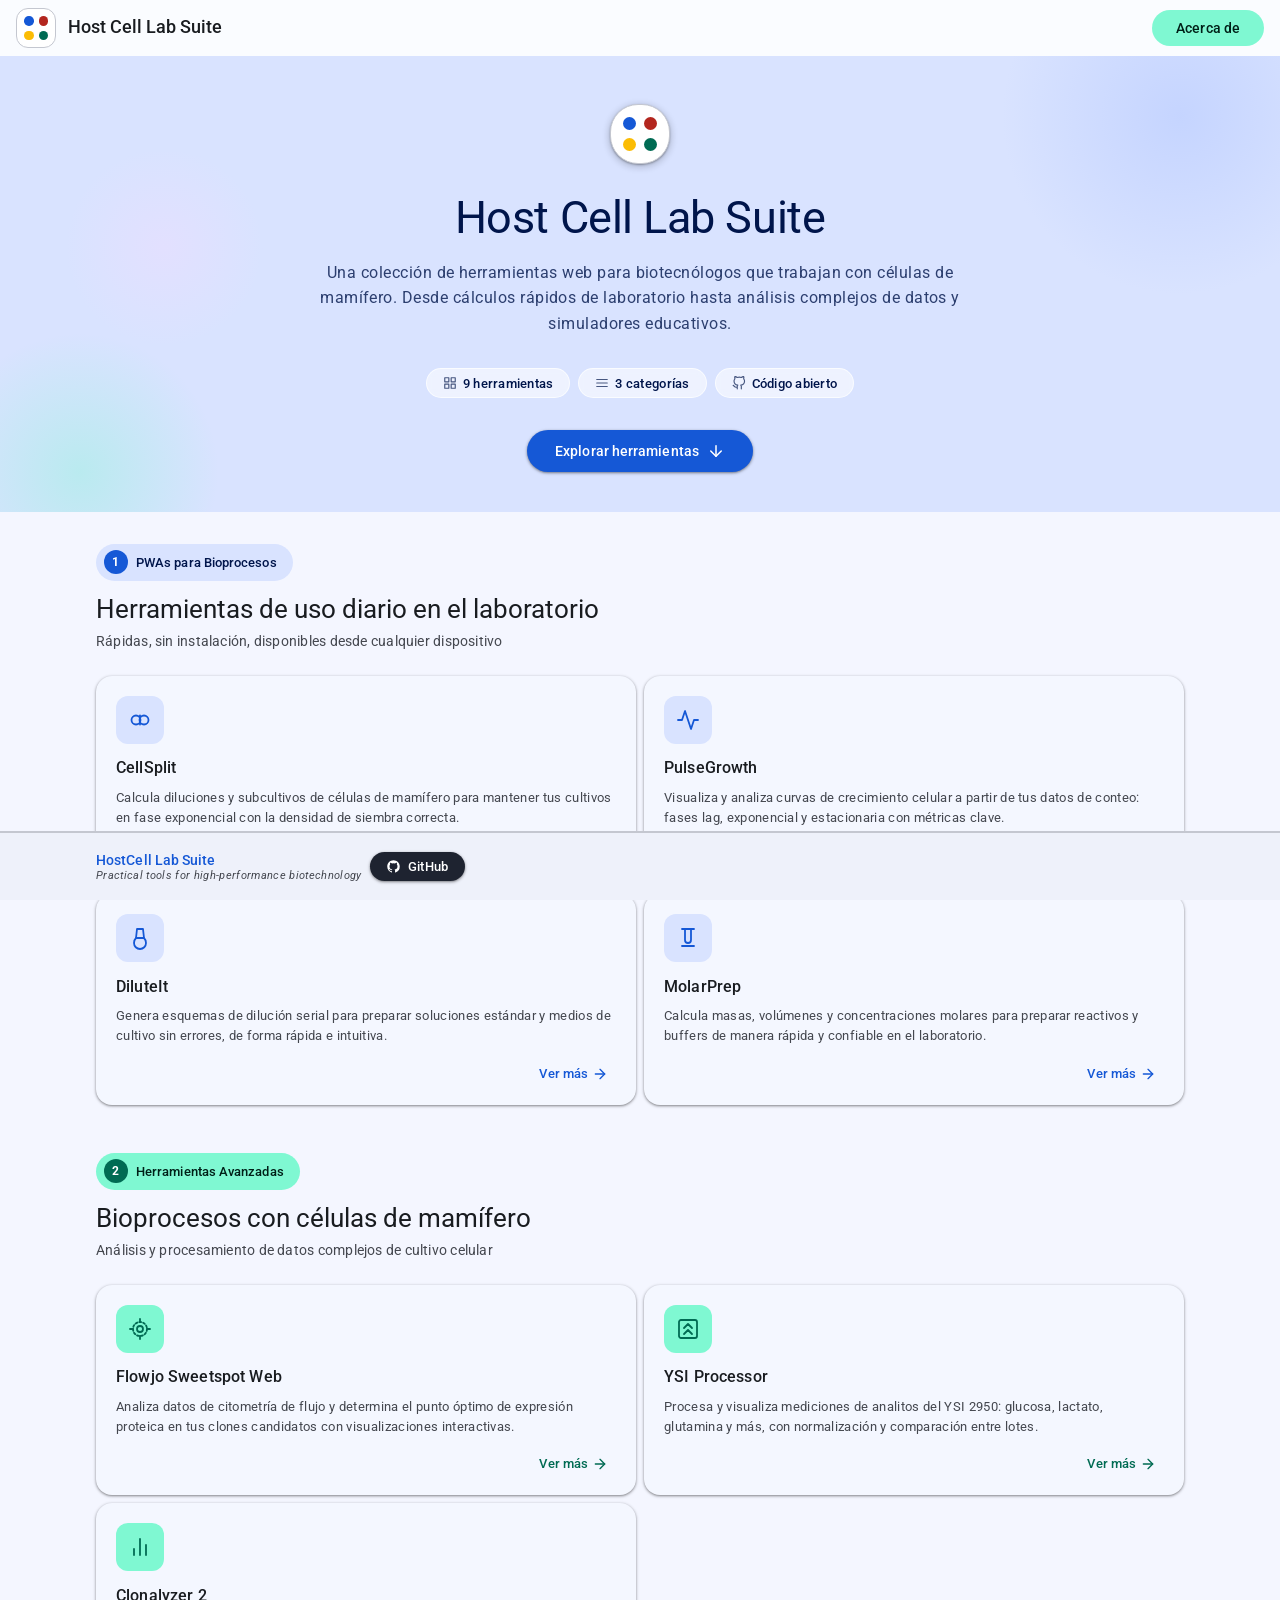
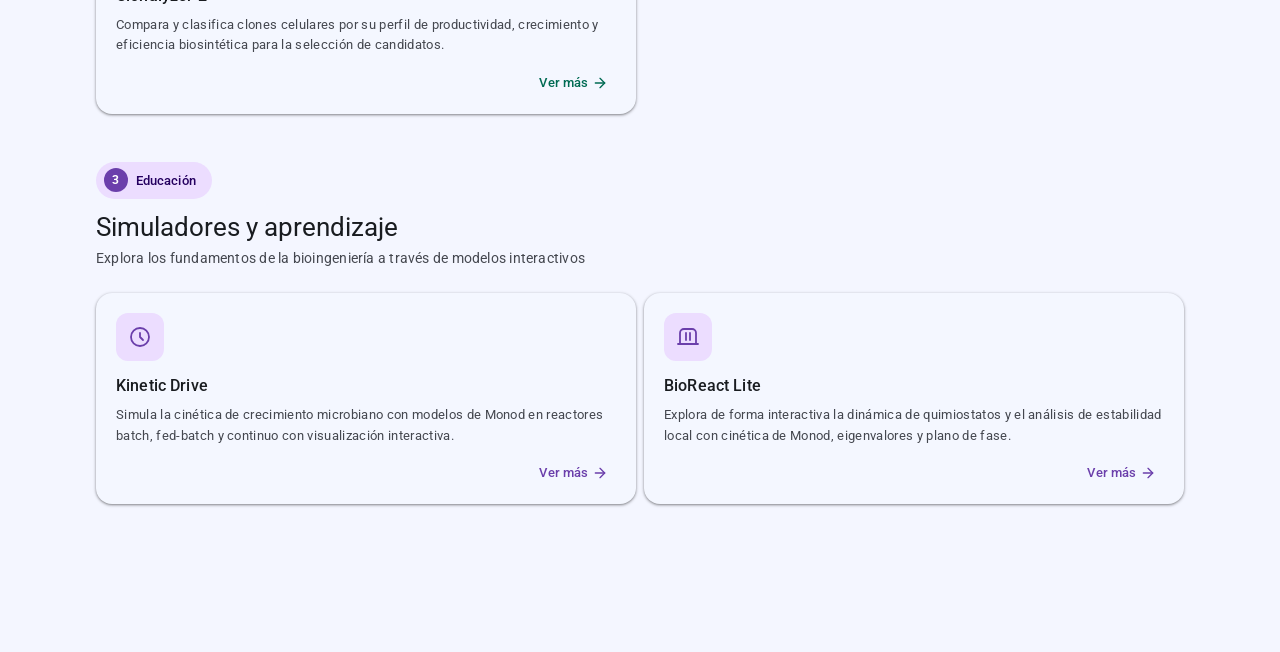
==== index.html @ 401dbfe0 "feat: add tool detail sub-pages for all 9 apps Create tools/ directory with a dedicated landing page" ====
<!DOCTYPE html>
<html lang="en">
<head>
  <meta charset="UTF-8" />
  <meta name="viewport" content="width=device-width, initial-scale=1.0" />

  <!-- Primary SEO -->
  <title>Host Cell Lab Suite — Browser Tools for Upstream Bioprocessing | Emiliano Balderas</title>
  <meta name="description" content="Free browser-based tools for upstream bioprocessing: CHO cell passaging (CellSplit), growth kinetics (PulseGrowth), molar solution prep (MolarPrep), YSI 2950 data processing, flow cytometry analysis, and bioreactor simulation. Built by Emiliano Balderas Ramírez, PhD candidate at IBt-UNAM." />
  <meta name="keywords" content="CHO cell culture tools, upstream bioprocessing software, cell passaging calculator, growth kinetics calculator, YSI 2950 processor, flow cytometry analysis, bioreactor simulator, Saccharomyces cerevisiae, Escherichia coli, biopharmaceutical tools, IVCD calculator, molar solution calculator, dilution calculator, Emiliano Balderas, IBt UNAM, HostCell" />
  <meta name="author" content="Emiliano Balderas Ramírez" />
  <link rel="canonical" href="https://hostcell.app/" />

  <!-- Open Graph -->
  <meta property="og:type"        content="website" />
  <meta property="og:title"       content="Host Cell Lab Suite — Browser Tools for Upstream Bioprocessing" />
  <meta property="og:description" content="Free, offline-ready browser tools for CHO cell culture, bioprocess data analysis, and lab calculations. Built by a PhD researcher at IBt-UNAM." />
  <meta property="og:url"         content="https://hostcell.app/" />
  <meta property="og:site_name"   content="Host Cell Lab Suite" />
  <meta property="og:image"       content="https://hostcell.app/assets/profile.jpg" />

  <!-- Twitter Card -->
  <meta name="twitter:card"        content="summary" />
  <meta name="twitter:title"       content="Host Cell Lab Suite — Browser Tools for Upstream Bioprocessing" />
  <meta name="twitter:description" content="Free, offline-ready browser tools for CHO cell culture, bioprocess data analysis, and lab calculations." />
  <meta name="twitter:image"       content="https://hostcell.app/assets/profile.jpg" />

  <!-- JSON-LD Structured Data -->
  <script type="application/ld+json">
  {
    "@context": "https://schema.org",
    "@graph": [
      {
        "@type": "WebSite",
        "name": "Host Cell Lab Suite",
        "url": "https://hostcell.app/",
        "description": "A collection of free, browser-based tools for upstream bioprocessing, CHO cell culture, laboratory calculations, and bioprocess data analysis.",
        "inLanguage": "en",
        "author": { "@id": "#emiliano" }
      },
      {
        "@type": "Person",
        "@id": "#emiliano",
        "name": "Emiliano Balderas Ramírez",
        "jobTitle": "Bioengineer and PhD Candidate in Biochemical Sciences",
        "affiliation": {
          "@type": "Organization",
          "name": "Instituto de Biotecnología, UNAM",
          "url": "https://www.ibt.unam.mx/"
        },
        "url": "https://hostcell.app/about.html",
        "sameAs": [
          "https://github.com/ebalderasr",
          "https://www.linkedin.com/in/emilianobalderas/",
          "https://ebalderasr.github.io/ebalderasr/"
        ],
        "knowsAbout": [
          "Upstream Bioprocessing", "CHO Cell Culture", "Fed-batch Bioreactor",
          "Saccharomyces cerevisiae", "Escherichia coli", "Molecular Biology",
          "CRISPR-Cas9", "Scientific Software", "Data Science", "Python",
          "Biotherapeutics", "Recombinant Protein Production"
        ]
      },
      {
        "@type": "SoftwareApplication",
        "name": "Host Cell Lab Suite",
        "applicationCategory": "ScienceApplication",
        "operatingSystem": "Any — runs in web browser",
        "url": "https://hostcell.app/",
        "author": { "@id": "#emiliano" },
        "license": "https://opensource.org/licenses/MIT",
        "description": "Browser-based tools for upstream bioprocessing: cell passaging, growth kinetics, molar solution preparation, serial dilution, YSI 2950 data processing, flow cytometry sweetspot analysis, clone comparison, and bioreactor simulation."
      }
    ]
  }
  </script>

  <link rel="preconnect" href="https://fonts.googleapis.com" />
  <link rel="preconnect" href="https://fonts.gstatic.com" crossorigin />
  <link href="https://fonts.googleapis.com/css2?family=Google+Sans:wght@400;500;700&family=Roboto:wght@300;400;500&display=swap" rel="stylesheet" />

  <link rel="stylesheet" href="style.css" />
</head>
<body>

  <!-- ══ MD3 TOP APP BAR ══ -->
  <header class="md-top-app-bar" id="app-bar">
    <div class="md-top-app-bar__row">

      <div class="md-top-app-bar__leading">
        <div class="hc-logo-mark" aria-hidden="true">
          <div class="hc-logo-dot" style="background:#1558D6"></div>
          <div class="hc-logo-dot" style="background:#B3261E"></div>
          <div class="hc-logo-dot" style="background:#FBBC04"></div>
          <div class="hc-logo-dot" style="background:#006B53"></div>
        </div>
        <div class="hc-brand">
          <span class="hc-brand__name">Host Cell Lab Suite</span>
          <span class="hc-brand__tagline">Practical tools for high-performance biotechnology</span>
        </div>
      </div>

      <a class="md-button-tonal" href="about.html">Acerca de</a>

    </div>
  </header>

  <!-- ══ HERO ══ -->
  <section class="hc-hero" id="about" aria-label="Acerca de la suite">

    <div class="hc-hero__bg" aria-hidden="true">
      <div class="hc-hero__bg-blob"></div>
      <div class="hc-hero__bg-blob"></div>
      <div class="hc-hero__bg-blob"></div>
    </div>

    <div class="hc-hero__content">

      <div class="hc-hero__logo" aria-hidden="true">
        <div class="hc-logo-dot" style="background:#1558D6"></div>
        <div class="hc-logo-dot" style="background:#B3261E"></div>
        <div class="hc-logo-dot" style="background:#FBBC04"></div>
        <div class="hc-logo-dot" style="background:#006B53"></div>
      </div>

      <h1 class="hc-hero__title">Host Cell Lab Suite</h1>

      <p class="hc-hero__body">
        Una colección de herramientas web para biotecnólogos que trabajan con células
        de mamífero. Desde cálculos rápidos de laboratorio hasta análisis complejos de
        datos y simuladores educativos.
      </p>

      <!-- MD3 Assist Chips — información de contexto -->
      <div class="hc-hero__chips" role="list">
        <div class="hc-assist-chip" role="listitem">
          <svg width="14" height="14" viewBox="0 0 24 24" fill="none" stroke="currentColor" stroke-width="2" stroke-linecap="round" stroke-linejoin="round" aria-hidden="true">
            <rect x="3" y="3" width="7" height="7"/><rect x="14" y="3" width="7" height="7"/>
            <rect x="14" y="14" width="7" height="7"/><rect x="3" y="14" width="7" height="7"/>
          </svg>
          9 herramientas
        </div>
        <div class="hc-assist-chip" role="listitem">
          <svg width="14" height="14" viewBox="0 0 24 24" fill="none" stroke="currentColor" stroke-width="2" stroke-linecap="round" stroke-linejoin="round" aria-hidden="true">
            <path d="M3 6h18M3 12h18M3 18h18"/>
          </svg>
          3 categorías
        </div>
        <div class="hc-assist-chip" role="listitem">
          <svg width="14" height="14" viewBox="0 0 24 24" fill="none" stroke="currentColor" stroke-width="2" stroke-linecap="round" stroke-linejoin="round" aria-hidden="true">
            <path d="M9 19c-5 1.5-5-2.5-7-3m14 6v-3.87a3.37 3.37 0 0 0-.94-2.61c3.14-.35 6.44-1.54 6.44-7A5.44 5.44 0 0 0 20 4.77 5.07 5.07 0 0 0 19.91 1S18.73.65 16 2.48a13.38 13.38 0 0 0-7 0C6.27.65 5.09 1 5.09 1A5.07 5.07 0 0 0 5 4.77a5.44 5.44 0 0 0-1.5 3.78c0 5.42 3.3 6.61 6.44 7A3.37 3.37 0 0 0 9 18.13V22"/>
          </svg>
          Código abierto
        </div>
      </div>

      <a class="md-button-filled" href="#tools">
        Explorar herramientas
        <svg width="18" height="18" viewBox="0 0 24 24" fill="none" stroke="currentColor" stroke-width="2" stroke-linecap="round" stroke-linejoin="round" aria-hidden="true">
          <line x1="12" y1="5" x2="12" y2="19"/><polyline points="19 12 12 19 5 12"/>
        </svg>
      </a>

    </div>
  </section>

  <!-- ══ TOOL SECTIONS ══ -->
  <div class="hc-content" id="tools">

    <!-- ── Sección 1: PWAs para Bioprocesos ── -->
    <section class="hc-section" aria-labelledby="section-pwa-title">

      <div class="hc-section__header">
        <div class="hc-category-chip hc-category-chip--primary">
          <span class="hc-category-chip__num" aria-hidden="true">1</span>
          PWAs para Bioprocesos
        </div>
        <h2 class="hc-section__title" id="section-pwa-title">Herramientas de uso diario en el laboratorio</h2>
        <p class="hc-section__sub">Rápidas, sin instalación, disponibles desde cualquier dispositivo</p>
      </div>

      <div class="hc-tool-grid">

        <!-- CellSplit -->
        <a class="md-card" href="tools/cellsplit.html" aria-label="Ver CellSplit">
          <div class="md-state-layer" aria-hidden="true"></div>
          <div class="md-card__media">
            <div class="md-card__icon-container md-card__icon-container--primary">
              <svg width="24" height="24" viewBox="0 0 24 24" fill="none" stroke="#1558D6" stroke-width="1.8" stroke-linecap="round" stroke-linejoin="round" aria-hidden="true">
                <circle cx="8" cy="12" r="4.5"/><circle cx="16" cy="12" r="4.5"/>
                <line x1="12" y1="7.5" x2="12" y2="16.5"/>
              </svg>
            </div>
          </div>
          <div class="md-card__body">
            <div class="md-card__title">CellSplit</div>
            <p class="md-card__supporting">Calcula diluciones y subcultivos de células de mamífero para mantener tus cultivos en fase exponencial con la densidad de siembra correcta.</p>
          </div>
          <div class="md-card__actions">
            <span class="md-card__action-btn">
              Ver más
              <svg width="16" height="16" viewBox="0 0 24 24" fill="none" stroke="currentColor" stroke-width="2" stroke-linecap="round" stroke-linejoin="round" aria-hidden="true">
                <line x1="5" y1="12" x2="19" y2="12"/><polyline points="12 5 19 12 12 19"/>
              </svg>
            </span>
          </div>
        </a>

        <!-- PulseGrowth -->
        <a class="md-card" href="tools/pulsegrowth.html" aria-label="Ver PulseGrowth">
          <div class="md-state-layer" aria-hidden="true"></div>
          <div class="md-card__media">
            <div class="md-card__icon-container md-card__icon-container--primary">
              <svg width="24" height="24" viewBox="0 0 24 24" fill="none" stroke="#1558D6" stroke-width="1.8" stroke-linecap="round" stroke-linejoin="round" aria-hidden="true">
                <polyline points="22 12 18 12 15 21 9 3 6 12 2 12"/>
              </svg>
            </div>
          </div>
          <div class="md-card__body">
            <div class="md-card__title">PulseGrowth</div>
            <p class="md-card__supporting">Visualiza y analiza curvas de crecimiento celular a partir de tus datos de conteo: fases lag, exponencial y estacionaria con métricas clave.</p>
          </div>
          <div class="md-card__actions">
            <span class="md-card__action-btn">
              Ver más
              <svg width="16" height="16" viewBox="0 0 24 24" fill="none" stroke="currentColor" stroke-width="2" stroke-linecap="round" stroke-linejoin="round" aria-hidden="true">
                <line x1="5" y1="12" x2="19" y2="12"/><polyline points="12 5 19 12 12 19"/>
              </svg>
            </span>
          </div>
        </a>

        <!-- DiluteIt -->
        <a class="md-card" href="tools/diluteit.html" aria-label="Ver DiluteIt">
          <div class="md-state-layer" aria-hidden="true"></div>
          <div class="md-card__media">
            <div class="md-card__icon-container md-card__icon-container--primary">
              <svg width="24" height="24" viewBox="0 0 24 24" fill="none" stroke="#1558D6" stroke-width="1.8" stroke-linecap="round" stroke-linejoin="round" aria-hidden="true">
                <path d="M9 3h6l1 9H8L9 3z"/>
                <path d="M8 12c0 0-2 2-2 5a6 6 0 0 0 12 0c0-3-2-5-2-5"/>
              </svg>
            </div>
          </div>
          <div class="md-card__body">
            <div class="md-card__title">DiluteIt</div>
            <p class="md-card__supporting">Genera esquemas de dilución serial para preparar soluciones estándar y medios de cultivo sin errores, de forma rápida e intuitiva.</p>
          </div>
          <div class="md-card__actions">
            <span class="md-card__action-btn">
              Ver más
              <svg width="16" height="16" viewBox="0 0 24 24" fill="none" stroke="currentColor" stroke-width="2" stroke-linecap="round" stroke-linejoin="round" aria-hidden="true">
                <line x1="5" y1="12" x2="19" y2="12"/><polyline points="12 5 19 12 12 19"/>
              </svg>
            </span>
          </div>
        </a>

        <!-- MolarPrep -->
        <a class="md-card" href="tools/molarprep.html" aria-label="Ver MolarPrep">
          <div class="md-state-layer" aria-hidden="true"></div>
          <div class="md-card__media">
            <div class="md-card__icon-container md-card__icon-container--primary">
              <svg width="24" height="24" viewBox="0 0 24 24" fill="none" stroke="#1558D6" stroke-width="1.8" stroke-linecap="round" stroke-linejoin="round" aria-hidden="true">
                <path d="M9 3v11a3 3 0 0 0 6 0V3"/>
                <line x1="6" y1="3" x2="18" y2="3"/>
                <path d="M6 20h12"/>
              </svg>
            </div>
          </div>
          <div class="md-card__body">
            <div class="md-card__title">MolarPrep</div>
            <p class="md-card__supporting">Calcula masas, volúmenes y concentraciones molares para preparar reactivos y buffers de manera rápida y confiable en el laboratorio.</p>
          </div>
          <div class="md-card__actions">
            <span class="md-card__action-btn">
              Ver más
              <svg width="16" height="16" viewBox="0 0 24 24" fill="none" stroke="currentColor" stroke-width="2" stroke-linecap="round" stroke-linejoin="round" aria-hidden="true">
                <line x1="5" y1="12" x2="19" y2="12"/><polyline points="12 5 19 12 12 19"/>
              </svg>
            </span>
          </div>
        </a>

      </div>
    </section>

    <!-- ── Sección 2: Herramientas Avanzadas ── -->
    <section class="hc-section" aria-labelledby="section-adv-title">

      <div class="hc-section__header">
        <div class="hc-category-chip hc-category-chip--secondary">
          <span class="hc-category-chip__num" aria-hidden="true">2</span>
          Herramientas Avanzadas
        </div>
        <h2 class="hc-section__title" id="section-adv-title">Bioprocesos con células de mamífero</h2>
        <p class="hc-section__sub">Análisis y procesamiento de datos complejos de cultivo celular</p>
      </div>

      <div class="hc-tool-grid">

        <!-- Flowjo Sweetspot Web -->
        <a class="md-card md-card--secondary" href="tools/flowjo-sweetspot.html" aria-label="Ver Flowjo Sweetspot Web">
          <div class="md-state-layer" aria-hidden="true"></div>
          <div class="md-card__media">
            <div class="md-card__icon-container md-card__icon-container--secondary">
              <svg width="24" height="24" viewBox="0 0 24 24" fill="none" stroke="#006B53" stroke-width="1.8" stroke-linecap="round" stroke-linejoin="round" aria-hidden="true">
                <circle cx="12" cy="12" r="3"/>
                <circle cx="12" cy="12" r="7" stroke-dasharray="2 2"/>
                <line x1="12" y1="2" x2="12" y2="5"/>
                <line x1="12" y1="19" x2="12" y2="22"/>
                <line x1="2" y1="12" x2="5" y2="12"/>
                <line x1="19" y1="12" x2="22" y2="12"/>
              </svg>
            </div>
          </div>
          <div class="md-card__body">
            <div class="md-card__title">Flowjo Sweetspot Web</div>
            <p class="md-card__supporting">Analiza datos de citometría de flujo y determina el punto óptimo de expresión proteica en tus clones candidatos con visualizaciones interactivas.</p>
          </div>
          <div class="md-card__actions">
            <span class="md-card__action-btn">
              Ver más
              <svg width="16" height="16" viewBox="0 0 24 24" fill="none" stroke="currentColor" stroke-width="2" stroke-linecap="round" stroke-linejoin="round" aria-hidden="true">
                <line x1="5" y1="12" x2="19" y2="12"/><polyline points="12 5 19 12 12 19"/>
              </svg>
            </span>
          </div>
        </a>

        <!-- YSI Processor -->
        <a class="md-card md-card--secondary" href="tools/ysi-processor.html" aria-label="Ver YSI Processor">
          <div class="md-state-layer" aria-hidden="true"></div>
          <div class="md-card__media">
            <div class="md-card__icon-container md-card__icon-container--secondary">
              <svg width="24" height="24" viewBox="0 0 24 24" fill="none" stroke="#006B53" stroke-width="1.8" stroke-linecap="round" stroke-linejoin="round" aria-hidden="true">
                <rect x="3" y="3" width="18" height="18" rx="2"/>
                <polyline points="8 17 12 13 16 17"/>
                <polyline points="8 11 12 7 16 11"/>
              </svg>
            </div>
          </div>
          <div class="md-card__body">
            <div class="md-card__title">YSI Processor</div>
            <p class="md-card__supporting">Procesa y visualiza mediciones de analitos del YSI 2950: glucosa, lactato, glutamina y más, con normalización y comparación entre lotes.</p>
          </div>
          <div class="md-card__actions">
            <span class="md-card__action-btn">
              Ver más
              <svg width="16" height="16" viewBox="0 0 24 24" fill="none" stroke="currentColor" stroke-width="2" stroke-linecap="round" stroke-linejoin="round" aria-hidden="true">
                <line x1="5" y1="12" x2="19" y2="12"/><polyline points="12 5 19 12 12 19"/>
              </svg>
            </span>
          </div>
        </a>

        <!-- Clonalyzer 2 -->
        <a class="md-card md-card--secondary" href="tools/clonalyzer.html" aria-label="Ver Clonalyzer 2">
          <div class="md-state-layer" aria-hidden="true"></div>
          <div class="md-card__media">
            <div class="md-card__icon-container md-card__icon-container--secondary">
              <svg width="24" height="24" viewBox="0 0 24 24" fill="none" stroke="#006B53" stroke-width="1.8" stroke-linecap="round" stroke-linejoin="round" aria-hidden="true">
                <path d="M18 20V10"/><path d="M12 20V4"/><path d="M6 20v-6"/>
              </svg>
            </div>
          </div>
          <div class="md-card__body">
            <div class="md-card__title">Clonalyzer 2</div>
            <p class="md-card__supporting">Compara y clasifica clones celulares por su perfil de productividad, crecimiento y eficiencia biosintética para la selección de candidatos.</p>
          </div>
          <div class="md-card__actions">
            <span class="md-card__action-btn">
              Ver más
              <svg width="16" height="16" viewBox="0 0 24 24" fill="none" stroke="currentColor" stroke-width="2" stroke-linecap="round" stroke-linejoin="round" aria-hidden="true">
                <line x1="5" y1="12" x2="19" y2="12"/><polyline points="12 5 19 12 12 19"/>
              </svg>
            </span>
          </div>
        </a>

      </div>
    </section>

    <!-- ── Sección 3: Educación ── -->
    <section class="hc-section" aria-labelledby="section-edu-title">

      <div class="hc-section__header">
        <div class="hc-category-chip hc-category-chip--tertiary">
          <span class="hc-category-chip__num" aria-hidden="true">3</span>
          Educación
        </div>
        <h2 class="hc-section__title" id="section-edu-title">Simuladores y aprendizaje</h2>
        <p class="hc-section__sub">Explora los fundamentos de la bioingeniería a través de modelos interactivos</p>
      </div>

      <div class="hc-tool-grid">

        <!-- Kinetic Drive -->
        <a class="md-card md-card--tertiary" href="tools/kinetic-drive.html" aria-label="Ver Kinetic Drive">
          <div class="md-state-layer" aria-hidden="true"></div>
          <div class="md-card__media">
            <div class="md-card__icon-container md-card__icon-container--tertiary">
              <svg width="24" height="24" viewBox="0 0 24 24" fill="none" stroke="#6B3FAB" stroke-width="1.8" stroke-linecap="round" stroke-linejoin="round" aria-hidden="true">
                <circle cx="12" cy="12" r="9"/>
                <path d="M12 8v4l3 3"/>
              </svg>
            </div>
          </div>
          <div class="md-card__body">
            <div class="md-card__title">Kinetic Drive</div>
            <p class="md-card__supporting">Simula la cinética de crecimiento microbiano con modelos de Monod en reactores batch, fed-batch y continuo con visualización interactiva.</p>
          </div>
          <div class="md-card__actions">
            <span class="md-card__action-btn">
              Ver más
              <svg width="16" height="16" viewBox="0 0 24 24" fill="none" stroke="currentColor" stroke-width="2" stroke-linecap="round" stroke-linejoin="round" aria-hidden="true">
                <line x1="5" y1="12" x2="19" y2="12"/><polyline points="12 5 19 12 12 19"/>
              </svg>
            </span>
          </div>
        </a>

        <!-- BioReact Lite -->
        <a class="md-card md-card--tertiary" href="tools/bioreact-lite.html" aria-label="Ver BioReact Lite">
          <div class="md-state-layer" aria-hidden="true"></div>
          <div class="md-card__media">
            <div class="md-card__icon-container md-card__icon-container--tertiary">
              <svg width="24" height="24" viewBox="0 0 24 24" fill="none" stroke="#6B3FAB" stroke-width="1.8" stroke-linecap="round" stroke-linejoin="round" aria-hidden="true">
                <path d="M4 19V8a4 4 0 0 1 4-4h8a4 4 0 0 1 4 4v11"/>
                <line x1="2" y1="19" x2="22" y2="19"/>
                <line x1="10" y1="8" x2="10" y2="15"/>
                <line x1="14" y1="8" x2="14" y2="15"/>
              </svg>
            </div>
          </div>
          <div class="md-card__body">
            <div class="md-card__title">BioReact Lite</div>
            <p class="md-card__supporting">Explora de forma interactiva la dinámica de quimiostatos y el análisis de estabilidad local con cinética de Monod, eigenvalores y plano de fase.</p>
          </div>
          <div class="md-card__actions">
            <span class="md-card__action-btn">
              Ver más
              <svg width="16" height="16" viewBox="0 0 24 24" fill="none" stroke="currentColor" stroke-width="2" stroke-linecap="round" stroke-linejoin="round" aria-hidden="true">
                <line x1="5" y1="12" x2="19" y2="12"/><polyline points="12 5 19 12 12 19"/>
              </svg>
            </span>
          </div>
        </a>

      </div>
    </section>

  </div><!-- /.hc-content -->

  <!-- ══ FOOTER ══ -->
  <footer class="hc-footer">
    <div class="hc-footer__inner">
      <div class="hc-footer__brand">
        <span class="hc-footer__name">HostCell Lab Suite</span>
        <span class="hc-footer__slogan">Practical tools for high-performance biotechnology</span>
      </div>
      <span class="hc-footer__author">© Emiliano Balderas Ramírez</span>
      <a href="https://github.com/ebalderasr"
         target="_blank" rel="noopener noreferrer"
         class="hc-footer__github">
        <svg xmlns="http://www.w3.org/2000/svg" width="15" height="15"
             viewBox="0 0 24 24" fill="currentColor" aria-hidden="true">
          <path d="M12 2C6.477 2 2 6.484 2 12.017c0 4.425 2.865 8.18 6.839
          9.504.5.092.682-.217.682-.483 0-.237-.008-.868-.013-1.703-2.782.605
          -3.369-1.343-3.369-1.343-.454-1.158-1.11-1.466-1.11-1.466-.908-.62
          .069-.608.069-.608 1.003.07 1.531 1.032 1.531 1.032.892 1.53 2.341
          1.088 2.91.832.092-.647.35-1.088.636-1.338-2.22-.253-4.555-1.113
          -4.555-4.951 0-1.093.39-1.988 1.029-2.688-.103-.253-.446-1.272.098
          -2.65 0 0 .84-.27 2.75 1.026A9.564 9.564 0 0 1 12 6.844a9.59 9.59
          0 0 1 2.504.337c1.909-1.296 2.747-1.027 2.747-1.027.546 1.379.202
          2.398.1 2.651.64.7 1.028 1.595 1.028 2.688 0 3.848-2.339 4.695
          -4.566 4.943.359.309.678.92.678 1.855 0 1.338-.012 2.419-.012 2.747
          0 .268.18.58.688.482A10.02 10.02 0 0 0 22 12.017C22 6.484 17.522 2
          12 2Z"/>
        </svg>
        <span>GitHub</span>
      </a>
    </div>
  </footer>

  <script src="app.js"></script>
</body>
</html>
---- style.css ----
/* ══════════════════════════════════════════════════════════
   HOST CELL LAB SUITE — Material Design 3
   ══════════════════════════════════════════════════════════ */

/* ── MD3 Color Tokens ────────────────────────────────────── */
:root {
  /* Primary — biotech blue */
  --md-primary:               #1558D6;
  --md-on-primary:            #FFFFFF;
  --md-primary-container:     #D9E3FF;
  --md-on-primary-container:  #00154B;

  /* Secondary — deep teal (tools avanzadas) */
  --md-secondary:             #006B53;
  --md-on-secondary:          #FFFFFF;
  --md-secondary-container:   #7FF8D2;
  --md-on-secondary-container:#002018;

  /* Tertiary — science violet (educación) */
  --md-tertiary:              #6B3FAB;
  --md-on-tertiary:           #FFFFFF;
  --md-tertiary-container:    #ECDDFF;
  --md-on-tertiary-container: #250060;

  /* Surface family */
  --md-background:            #F4F6FF;
  --md-surface:               #FAFCFF;
  --md-surface-variant:       #E1E4F0;
  --md-on-surface:            #191C20;
  --md-on-surface-variant:    #44474F;

  /* Containers (tonal elevation) */
  --md-surface-container-lowest:  #FFFFFF;
  --md-surface-container-low:     #F4F7FF;
  --md-surface-container:         #EEF1FA;
  --md-surface-container-high:    #E8EBF4;
  --md-surface-container-highest: #E3E5EE;

  /* Outline */
  --md-outline:         #74777F;
  --md-outline-variant: #C4C7D0;

  /* ── MD3 Shape Scale ──────────────────────────────────── */
  --md-shape-xs:    4px;
  --md-shape-sm:    8px;
  --md-shape-md:    12px;
  --md-shape-lg:    16px;
  --md-shape-xl:    28px;
  --md-shape-full:  9999px;

  /* ── MD3 Elevation (tonal shadows, not color overlays) ── */
  --md-elevation-1: 0 1px 2px rgba(0,0,0,0.30), 0 1px 3px 1px rgba(0,0,0,0.15);
  --md-elevation-2: 0 1px 2px rgba(0,0,0,0.30), 0 2px 6px 2px rgba(0,0,0,0.15);
  --md-elevation-3: 0 4px 8px 3px rgba(0,0,0,0.15), 0 1px 3px rgba(0,0,0,0.30);

  /* ── MD3 Motion ───────────────────────────────────────── */
  --md-easing-standard:   cubic-bezier(0.2, 0, 0, 1);
  --md-easing-emphasized: cubic-bezier(0.2, 0, 0, 1);
  --md-duration-short:    200ms;
  --md-duration-medium:   300ms;
  --md-duration-long:     500ms;

  /* ── Layout ───────────────────────────────────────────── */
  --app-bar-height:    64px;
  --footer-height:     56px;
}

/* ── Reset ───────────────────────────────────────────────── */
*, *::before, *::after { box-sizing: border-box; margin: 0; padding: 0; }

html {
  scroll-behavior: smooth;
  scroll-padding-top: calc(var(--app-bar-height) + 32px);
}

body {
  font-family: 'Roboto', 'Google Sans', system-ui, sans-serif;
  background: var(--md-background);
  color: var(--md-on-surface);
  min-height: 100vh;
  padding-top: var(--app-bar-height);
  padding-bottom: var(--footer-height);
  -webkit-font-smoothing: antialiased;
}

a { text-decoration: none; color: inherit; }

/* ══════════════════════════════════════════════════════════
   MD3 TOP APP BAR (Small)
   ══════════════════════════════════════════════════════════ */
.md-top-app-bar {
  position: fixed;
  top: 0; left: 0; right: 0;
  height: var(--app-bar-height);
  z-index: 1000;
  background: var(--md-surface);
  /* No shadow at rest — MD3 uses tonal elevation, not shadows */
  transition:
    background var(--md-duration-short) var(--md-easing-standard),
    box-shadow  var(--md-duration-short) var(--md-easing-standard);
}

/* On scroll: surface-container background = tonal elevation level 2 */
.md-top-app-bar.scrolled {
  background: var(--md-surface-container);
  box-shadow: var(--md-elevation-2);
}

.md-top-app-bar__row {
  height: 100%;
  display: flex;
  align-items: center;
  justify-content: space-between;
  padding: 0 1.5rem;
  gap: 1rem;
}

.md-top-app-bar__leading {
  display: flex;
  align-items: center;
  gap: 12px;
  min-width: 0;
  flex: 1 1 auto;
  overflow: hidden;
}

/* ── 4-dot brand mark ────────────────────────────────────── */
.hc-logo-mark {
  flex-shrink: 0;
  width: 40px; height: 40px;
  display: grid;
  grid-template-columns: 1fr 1fr;
  gap: 5px;
  padding: 7px;
  background: var(--md-surface-container-lowest);
  border: 1px solid var(--md-outline-variant);
  border-radius: var(--md-shape-md);
}

.hc-logo-dot {
  border-radius: 50%;
  width: 100%; height: 100%;
}

.hc-brand {
  min-width: 0;
  line-height: 1;
}

/* MD3 Title Large */
.hc-brand__name {
  font-family: 'Google Sans', 'Roboto', sans-serif;
  font-size: 1.1rem;
  font-weight: 500;
  letter-spacing: 0;
  color: var(--md-on-surface);
  white-space: nowrap;
  overflow: hidden;
  text-overflow: ellipsis;
  display: block;
}

/* MD3 Label Medium */
.hc-brand__tagline {
  font-size: 0.75rem;
  letter-spacing: 0.03em;
  font-weight: 400;
  color: var(--md-on-surface-variant);
  white-space: nowrap;
  overflow: hidden;
  text-overflow: ellipsis;
  display: block;
  margin-top: 1px;
}

/* ── MD3 Tonal Button ────────────────────────────────────── */
.md-button-tonal {
  position: relative;
  display: inline-flex;
  align-items: center;
  gap: 8px;
  padding: 0.6rem 1.5rem;
  border-radius: var(--md-shape-full);
  background: var(--md-secondary-container);
  color: var(--md-on-secondary-container);
  font-family: 'Google Sans', 'Roboto', sans-serif;
  font-size: 0.875rem;
  font-weight: 500;
  letter-spacing: 0.006em;
  overflow: hidden;
  flex-shrink: 0;
  transition: box-shadow var(--md-duration-short) var(--md-easing-standard);
}

.md-button-tonal::before {
  content: '';
  position: absolute;
  inset: 0;
  background: var(--md-on-secondary-container);
  opacity: 0;
  transition: opacity var(--md-duration-short) var(--md-easing-standard);
}

.md-button-tonal:hover::before  { opacity: 0.08; }
.md-button-tonal:active::before { opacity: 0.12; }
.md-button-tonal:hover { box-shadow: var(--md-elevation-1); }

/* ══════════════════════════════════════════════════════════
   HERO
   ══════════════════════════════════════════════════════════ */
.hc-hero {
  background: var(--md-primary-container);
  color: var(--md-on-primary-container);
  padding: 5rem 2rem 4.5rem;
  text-align: center;
  position: relative;
  overflow: hidden;
}

/* Decorative background shapes — MD3 loves expressive geometry */
.hc-hero__bg {
  position: absolute;
  inset: 0;
  pointer-events: none;
  overflow: hidden;
}

.hc-hero__bg-blob {
  position: absolute;
  border-radius: 50%;
  opacity: 0.35;
}

.hc-hero__bg-blob:nth-child(1) {
  width: 360px; height: 360px;
  top: -120px; right: -80px;
  background: radial-gradient(circle, #A0B9FF 0%, transparent 70%);
}

.hc-hero__bg-blob:nth-child(2) {
  width: 280px; height: 280px;
  bottom: -100px; left: -60px;
  background: radial-gradient(circle, #7FF8D2 0%, transparent 70%);
}

.hc-hero__bg-blob:nth-child(3) {
  width: 200px; height: 200px;
  top: 20%; left: 5%;
  background: radial-gradient(circle, #ECDDFF 0%, transparent 70%);
  opacity: 0.5;
}

.hc-hero__content {
  position: relative;
  z-index: 1;
  max-width: 680px;
  margin: 0 auto;
}

/* Big logo mark in hero */
.hc-hero__logo {
  width: 72px; height: 72px;
  display: grid;
  grid-template-columns: 1fr 1fr;
  gap: 8px;
  padding: 12px;
  background: var(--md-surface-container-lowest);
  border: 1px solid var(--md-outline-variant);
  border-radius: var(--md-shape-xl);
  box-shadow: var(--md-elevation-2);
  margin: 0 auto 1.75rem;
}

/* MD3 Display Medium */
.hc-hero__title {
  font-family: 'Google Sans', 'Roboto', sans-serif;
  font-size: clamp(2rem, 5vw, 2.8rem);
  font-weight: 400;    /* MD3 Display uses Regular weight — it lets size do the work */
  letter-spacing: -0.01em;
  line-height: 1.15;
  color: var(--md-on-primary-container);
  margin-bottom: 1rem;
}

/* MD3 Body Large */
.hc-hero__body {
  font-size: 1rem;
  line-height: 1.6;
  letter-spacing: 0.03em;
  color: color-mix(in srgb, var(--md-on-primary-container) 80%, transparent);
  margin-bottom: 2rem;
}

/* Assist chips row */
.hc-hero__chips {
  display: flex;
  justify-content: center;
  flex-wrap: wrap;
  gap: 0.5rem;
  margin-bottom: 2rem;
}

.hc-assist-chip {
  display: inline-flex;
  align-items: center;
  gap: 6px;
  padding: 0.4rem 1rem;
  border-radius: var(--md-shape-full);
  background: rgba(255,255,255,0.55);
  border: 1px solid rgba(255,255,255,0.7);
  font-size: 0.8125rem;
  font-weight: 500;
  letter-spacing: 0.02em;
  color: var(--md-on-primary-container);
  backdrop-filter: blur(4px);
}

.hc-assist-chip svg {
  opacity: 0.7;
}

/* MD3 Extended FAB (acting as CTA) */
.md-button-filled {
  position: relative;
  display: inline-flex;
  align-items: center;
  gap: 8px;
  padding: 0.75rem 1.75rem;
  border-radius: var(--md-shape-full);
  background: var(--md-primary);
  color: var(--md-on-primary);
  font-family: 'Google Sans', 'Roboto', sans-serif;
  font-size: 0.875rem;
  font-weight: 500;
  letter-spacing: 0.006em;
  overflow: hidden;
  transition: box-shadow var(--md-duration-short) var(--md-easing-standard);
  box-shadow: var(--md-elevation-1);
}

.md-button-filled::before {
  content: '';
  position: absolute;
  inset: 0;
  background: var(--md-on-primary);
  opacity: 0;
  transition: opacity var(--md-duration-short) var(--md-easing-standard);
}

.md-button-filled:hover::before  { opacity: 0.08; }
.md-button-filled:active::before { opacity: 0.12; }
.md-button-filled:hover { box-shadow: var(--md-elevation-2); }

/* ══════════════════════════════════════════════════════════
   CONTENT AREA
   ══════════════════════════════════════════════════════════ */
.hc-content {
  max-width: 1120px;
  margin: 0 auto;
  padding: 3rem 1.5rem 3rem;
}

/* ══════════════════════════════════════════════════════════
   SECTION
   ══════════════════════════════════════════════════════════ */
.hc-section {
  margin-bottom: 4rem;
}

.hc-section__header {
  margin-bottom: 1.5rem;
}

/* MD3 Suggestion Chip used as category label */
.hc-category-chip {
  display: inline-flex;
  align-items: center;
  gap: 8px;
  padding: 0.4rem 1rem 0.4rem 0.5rem;
  border-radius: var(--md-shape-full);
  font-family: 'Google Sans', 'Roboto', sans-serif;
  font-size: 0.8125rem;
  font-weight: 500;
  letter-spacing: 0.006em;
  margin-bottom: 0.75rem;
}

.hc-category-chip--primary {
  background: var(--md-primary-container);
  color: var(--md-on-primary-container);
}

.hc-category-chip--secondary {
  background: var(--md-secondary-container);
  color: var(--md-on-secondary-container);
}

.hc-category-chip--tertiary {
  background: var(--md-tertiary-container);
  color: var(--md-on-tertiary-container);
}

.hc-category-chip__num {
  display: flex;
  align-items: center;
  justify-content: center;
  width: 24px; height: 24px;
  border-radius: 50%;
  font-size: 0.75rem;
  font-weight: 700;
  flex-shrink: 0;
}

.hc-category-chip--primary   .hc-category-chip__num { background: var(--md-primary);   color: var(--md-on-primary); }
.hc-category-chip--secondary .hc-category-chip__num { background: var(--md-secondary); color: var(--md-on-secondary); }
.hc-category-chip--tertiary  .hc-category-chip__num { background: var(--md-tertiary);  color: var(--md-on-tertiary); }

/* MD3 Headline Medium */
.hc-section__title {
  font-family: 'Google Sans', 'Roboto', sans-serif;
  font-size: 1.625rem;
  font-weight: 400;   /* MD3 Headline is Regular — expressive not heavy */
  letter-spacing: 0;
  line-height: 1.3;
  color: var(--md-on-surface);
  margin-bottom: 0.25rem;
}

/* MD3 Body Medium */
.hc-section__sub {
  font-size: 0.875rem;
  line-height: 1.5;
  letter-spacing: 0.016em;
  color: var(--md-on-surface-variant);
}

/* ══════════════════════════════════════════════════════════
   TOOL GRID
   ══════════════════════════════════════════════════════════ */
.hc-tool-grid {
  display: grid;
  grid-template-columns: repeat(auto-fill, minmax(240px, 1fr));
  gap: 12px;
}

/* ══════════════════════════════════════════════════════════
   MD3 ELEVATED CARD
   ══════════════════════════════════════════════════════════ */
.md-card {
  position: relative;
  display: flex;
  flex-direction: column;
  background: var(--md-surface-container-low);
  border-radius: var(--md-shape-lg);         /* MD3 Large shape = 16dp */
  box-shadow: var(--md-elevation-1);
  overflow: hidden;
  color: var(--md-on-surface);
  text-decoration: none;
  transition:
    box-shadow var(--md-duration-short) var(--md-easing-standard),
    transform  var(--md-duration-short) var(--md-easing-emphasized);
}

.md-card:hover {
  box-shadow: var(--md-elevation-2);
  transform: translateY(-2px);
}

/* MD3 State Layer — overlaid on top of card content */
.md-state-layer {
  position: absolute;
  inset: 0;
  border-radius: inherit;
  background: var(--md-primary);
  opacity: 0;
  pointer-events: none;
  transition: opacity var(--md-duration-short) var(--md-easing-standard);
  z-index: 0;
}

.md-card:hover .md-state-layer  { opacity: 0.08; }
.md-card:active .md-state-layer { opacity: 0.12; }

/* Secondary cards */
.md-card--secondary .md-state-layer { background: var(--md-secondary); }
.md-card--tertiary  .md-state-layer { background: var(--md-tertiary); }

/* ── Card inner layout ───────────────────────────────────── */
.md-card__media {
  position: relative;
  z-index: 1;
  padding: 1.25rem 1.25rem 0;
}

.md-card__icon-container {
  width: 48px; height: 48px;
  border-radius: var(--md-shape-md);
  display: flex;
  align-items: center;
  justify-content: center;
}

.md-card__icon-container--primary   { background: var(--md-primary-container); }
.md-card__icon-container--secondary { background: var(--md-secondary-container); }
.md-card__icon-container--tertiary  { background: var(--md-tertiary-container); }

.md-card__body {
  position: relative;
  z-index: 1;
  padding: 0.85rem 1.25rem;
  flex: 1;
}

/* MD3 Title Medium */
.md-card__title {
  font-family: 'Google Sans', 'Roboto', sans-serif;
  font-size: 1rem;
  font-weight: 500;
  letter-spacing: 0.009em;
  line-height: 1.4;
  color: var(--md-on-surface);
  margin-bottom: 0.5rem;
}

/* MD3 Body Small */
.md-card__supporting {
  font-size: 0.8125rem;
  line-height: 1.55;
  letter-spacing: 0.025em;
  color: var(--md-on-surface-variant);
}

.md-card__actions {
  position: relative;
  z-index: 1;
  padding: 0 1.25rem 1.1rem;
  margin-top: auto;
  display: flex;
  align-items: center;
  justify-content: flex-end;
}

/* MD3 Text button with arrow */
.md-card__action-btn {
  display: inline-flex;
  align-items: center;
  gap: 4px;
  font-family: 'Google Sans', 'Roboto', sans-serif;
  font-size: 0.8125rem;
  font-weight: 500;
  letter-spacing: 0.006em;
  color: var(--md-primary);
  border-radius: var(--md-shape-full);
  padding: 0.35rem 0.5rem;
}

.md-card--secondary .md-card__action-btn { color: var(--md-secondary); }
.md-card--tertiary  .md-card__action-btn { color: var(--md-tertiary); }

.md-card__action-btn svg {
  transition: transform var(--md-duration-short) var(--md-easing-emphasized);
}

.md-card:hover .md-card__action-btn svg {
  transform: translateX(4px);
}

/* ══════════════════════════════════════════════════════════
   MD3 FOOTER (navigation bar feel)
   ══════════════════════════════════════════════════════════ */
.hc-footer {
  position: fixed;
  bottom: 0; left: 0; right: 0;
  height: var(--footer-height);
  background: var(--md-surface-container);
  border-top: 1px solid var(--md-outline-variant);
  box-shadow: 0 -1px 0 var(--md-outline-variant);
  z-index: 1000;
}

.hc-footer__inner {
  height: 100%;
  display: flex;
  align-items: center;
  padding: 0 1.5rem;
  gap: 1rem;
  max-width: 1120px;
  margin: 0 auto;
}

.hc-footer__brand {
  display: flex;
  flex-direction: column;
  gap: 1px;
  min-width: 0;
}

/* MD3 Label Large */
.hc-footer__name {
  font-family: 'Google Sans', 'Roboto', sans-serif;
  font-size: 0.875rem;
  font-weight: 500;
  letter-spacing: 0.006em;
  color: var(--md-primary);
  white-space: nowrap;
}

/* MD3 Label Small */
.hc-footer__slogan {
  font-size: 0.6875rem;
  letter-spacing: 0.03em;
  color: var(--md-on-surface-variant);
  font-style: italic;
  white-space: nowrap;
}

/* MD3 Label Medium */
.hc-footer__author {
  font-size: 0.75rem;
  letter-spacing: 0.03em;
  color: var(--md-on-surface-variant);
  white-space: nowrap;
  margin-left: auto;
}

/* GitHub — outlined button style */
.hc-footer__github {
  position: relative;
  display: inline-flex;
  align-items: center;
  gap: 7px;
  padding: 0.44rem 1.05rem;
  border-radius: var(--md-shape-full);
  background: #1e2330;
  color: #FFFFFF;
  font-family: 'Google Sans', 'Roboto', sans-serif;
  font-size: 0.8125rem;
  font-weight: 500;
  letter-spacing: 0.006em;
  overflow: hidden;
  flex-shrink: 0;
  transition: box-shadow var(--md-duration-short) var(--md-easing-standard);
  box-shadow: var(--md-elevation-1);
}

.hc-footer__github::before {
  content: '';
  position: absolute;
  inset: 0;
  background: #FFFFFF;
  opacity: 0;
  transition: opacity var(--md-duration-short) var(--md-easing-standard);
}

.hc-footer__github:hover::before  { opacity: 0.08; }
.hc-footer__github:hover { box-shadow: var(--md-elevation-2); }
.hc-footer__github svg { flex-shrink: 0; position: relative; z-index: 1; }
.hc-footer__github span { position: relative; z-index: 1; }

/* ══════════════════════════════════════════════════════════
   TOOL DETAIL PAGES
   ══════════════════════════════════════════════════════════ */

/* Back / icon button */
.md-icon-button {
  width: 40px; height: 40px;
  border-radius: 50%;
  display: flex; align-items: center; justify-content: center;
  background: transparent;
  color: var(--md-on-surface);
  text-decoration: none;
  position: relative; overflow: hidden; flex-shrink: 0;
  transition: background var(--md-duration-short) var(--md-easing-standard);
}

.md-icon-button::before {
  content: '';
  position: absolute; inset: 0; border-radius: inherit;
  background: currentColor;
  opacity: 0;
  transition: opacity var(--md-duration-short) var(--md-easing-standard);
}

.md-icon-button:hover::before  { opacity: 0.08; }
.md-icon-button:active::before { opacity: 0.12; }

/* Tool hero */
.tool-hero {
  padding: 4rem 2rem 3.5rem;
  text-align: center;
  position: relative; overflow: hidden;
}

.tool-hero--primary   { background: var(--md-primary-container);   color: var(--md-on-primary-container); }
.tool-hero--secondary { background: var(--md-secondary-container);  color: var(--md-on-secondary-container); }
.tool-hero--tertiary  { background: var(--md-tertiary-container);   color: var(--md-on-tertiary-container); }

.tool-hero__bg { position: absolute; inset: 0; pointer-events: none; overflow: hidden; }

.tool-hero__bg-blob {
  position: absolute; border-radius: 50%; opacity: 0.4;
}

.tool-hero__bg-blob:nth-child(1) {
  width: 320px; height: 320px; top: -100px; right: -60px;
  background: radial-gradient(circle, rgba(255,255,255,0.55) 0%, transparent 70%);
}

.tool-hero__bg-blob:nth-child(2) {
  width: 240px; height: 240px; bottom: -80px; left: -50px;
  background: radial-gradient(circle, rgba(255,255,255,0.40) 0%, transparent 70%);
}

.tool-hero__content {
  position: relative; z-index: 1;
  max-width: 680px; margin: 0 auto;
}

.tool-hero__icon {
  width: 72px; height: 72px;
  border-radius: var(--md-shape-xl);
  display: flex; align-items: center; justify-content: center;
  background: var(--md-surface-container-lowest);
  border: 1px solid var(--md-outline-variant);
  box-shadow: var(--md-elevation-2);
  margin: 0 auto 1.5rem;
}

.tool-hero__badge {
  display: inline-flex; align-items: center; gap: 6px;
  padding: 0.35rem 0.9rem;
  border-radius: var(--md-shape-full);
  background: rgba(255,255,255,0.55);
  border: 1px solid rgba(255,255,255,0.7);
  font-size: 0.8125rem; font-weight: 500; letter-spacing: 0.02em;
  backdrop-filter: blur(4px);
  margin-bottom: 1rem;
}

.tool-hero__title {
  font-family: 'Google Sans', 'Roboto', sans-serif;
  font-size: clamp(1.75rem, 4vw, 2.5rem);
  font-weight: 400; letter-spacing: -0.01em; line-height: 1.2;
  margin-bottom: 0.75rem;
}

.tool-hero__tagline {
  font-size: 1rem; line-height: 1.6; letter-spacing: 0.025em;
  opacity: 0.82; max-width: 560px; margin: 0 auto;
}

/* Tool page content */
.tool-content {
  max-width: 900px; margin: 0 auto;
  padding: 3rem 1.5rem 3rem;
}

.tool-info-grid {
  display: grid;
  grid-template-columns: 1fr 1fr;
  gap: 14px;
  margin-bottom: 3rem;
}

.tool-info-card {
  background: var(--md-surface-container-low);
  border-radius: var(--md-shape-lg);
  padding: 1.5rem;
  box-shadow: var(--md-elevation-1);
}

.tool-info-card__label {
  font-family: 'Google Sans', 'Roboto', sans-serif;
  font-size: 0.6875rem; font-weight: 700;
  letter-spacing: 0.09em; text-transform: uppercase;
  color: var(--md-primary);
  margin-bottom: 0.6rem;
}

.tool-info-card--secondary .tool-info-card__label { color: var(--md-secondary); }
.tool-info-card--tertiary  .tool-info-card__label { color: var(--md-tertiary); }

.tool-info-card__title {
  font-family: 'Google Sans', 'Roboto', sans-serif;
  font-size: 1.0625rem; font-weight: 500;
  letter-spacing: 0; line-height: 1.35;
  color: var(--md-on-surface);
  margin-bottom: 0.65rem;
}

.tool-info-card__body {
  font-size: 0.875rem; line-height: 1.65;
  letter-spacing: 0.018em;
  color: var(--md-on-surface-variant);
}

.tool-info-card__body ul {
  padding-left: 1.15rem; margin-top: 0.4rem;
  list-style: disc;
}

.tool-info-card__body li { margin-bottom: 0.3rem; }

/* CTA block */
.tool-cta {
  text-align: center;
  padding: 2.5rem 0 1rem;
  border-top: 1px solid var(--md-outline-variant);
}

.tool-cta__label {
  font-size: 0.875rem; letter-spacing: 0.02em;
  color: var(--md-on-surface-variant);
  margin-bottom: 1.25rem;
}

.md-button-filled--large {
  padding: 0.9rem 2.25rem;
  font-size: 1rem;
  gap: 10px;
}

.md-button-filled--secondary {
  background: var(--md-secondary);
  color: var(--md-on-secondary);
}
.md-button-filled--secondary::before { background: var(--md-on-secondary); }

.md-button-filled--tertiary {
  background: var(--md-tertiary);
  color: var(--md-on-tertiary);
}
.md-button-filled--tertiary::before { background: var(--md-on-tertiary); }

/* ══════════════════════════════════════════════════════════
   RESPONSIVE
   ══════════════════════════════════════════════════════════ */
@media (max-width: 900px) {
  .hc-hero { padding: 3.5rem 1.5rem 3rem; }
  .hc-content { padding: 2.5rem 1.25rem 2.5rem; }
  .tool-content { padding: 2.5rem 1.25rem 2.5rem; }
}

@media (max-width: 680px) {
  .tool-hero { padding: 3rem 1.25rem 2.5rem; }
  .tool-hero__icon { width: 60px; height: 60px; }
  .tool-info-grid { grid-template-columns: 1fr; gap: 10px; }
  .tool-content { padding: 2rem 1rem 2rem; }
}
  :root {
    --app-bar-height: 56px;
    --footer-height:  68px;
  }

  .md-top-app-bar__row { padding: 0 1rem; }
  .hc-brand__tagline { display: none; }

  .hc-hero { padding: 3rem 1.25rem 2.5rem; }
  .hc-hero__logo { width: 60px; height: 60px; }

  .hc-content { padding: 2rem 1rem 2rem; }
  .hc-tool-grid { grid-template-columns: 1fr 1fr; gap: 8px; }
  .hc-section { margin-bottom: 3rem; }

  .hc-footer__inner { padding: 0 1rem; gap: 0.5rem; }
  .hc-footer__author { display: none; }
}

@media (max-width: 480px) {
  .hc-tool-grid { grid-template-columns: 1fr; }
  .hc-hero__chips { gap: 0.4rem; }
}
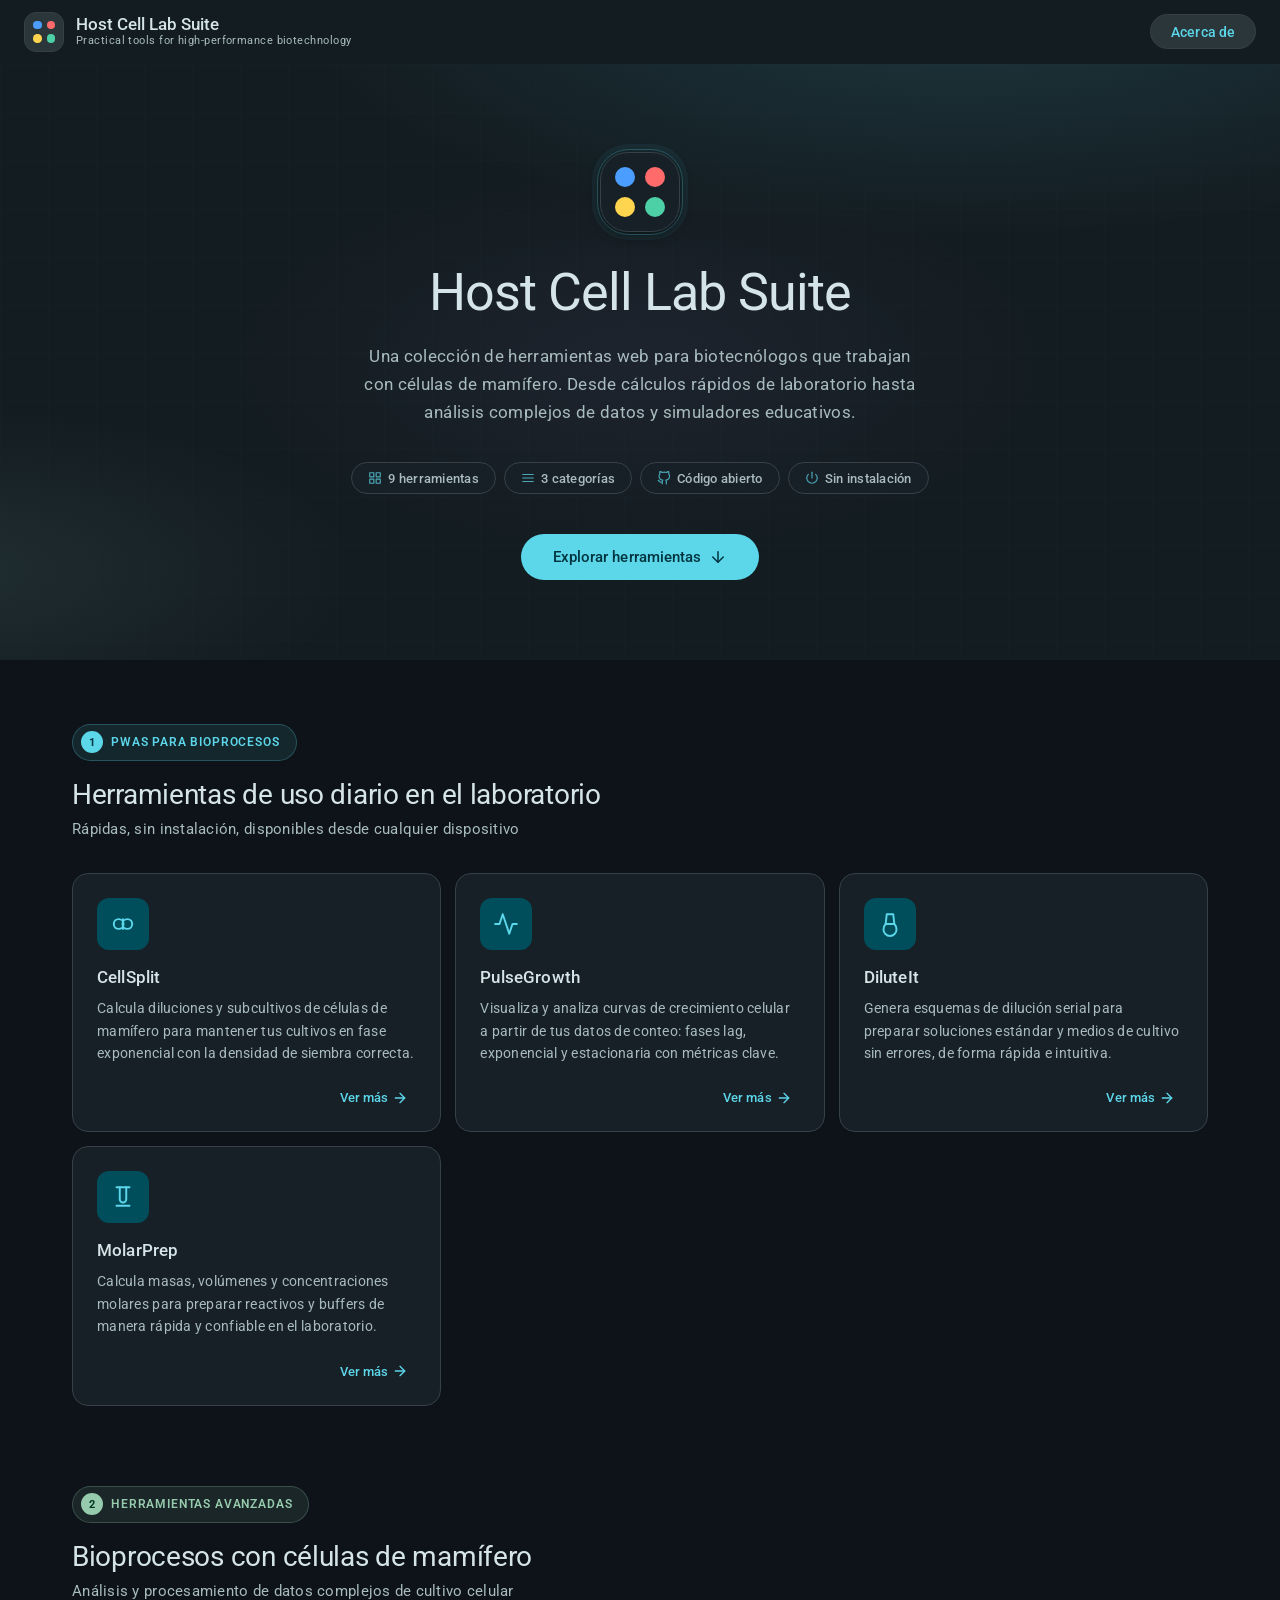
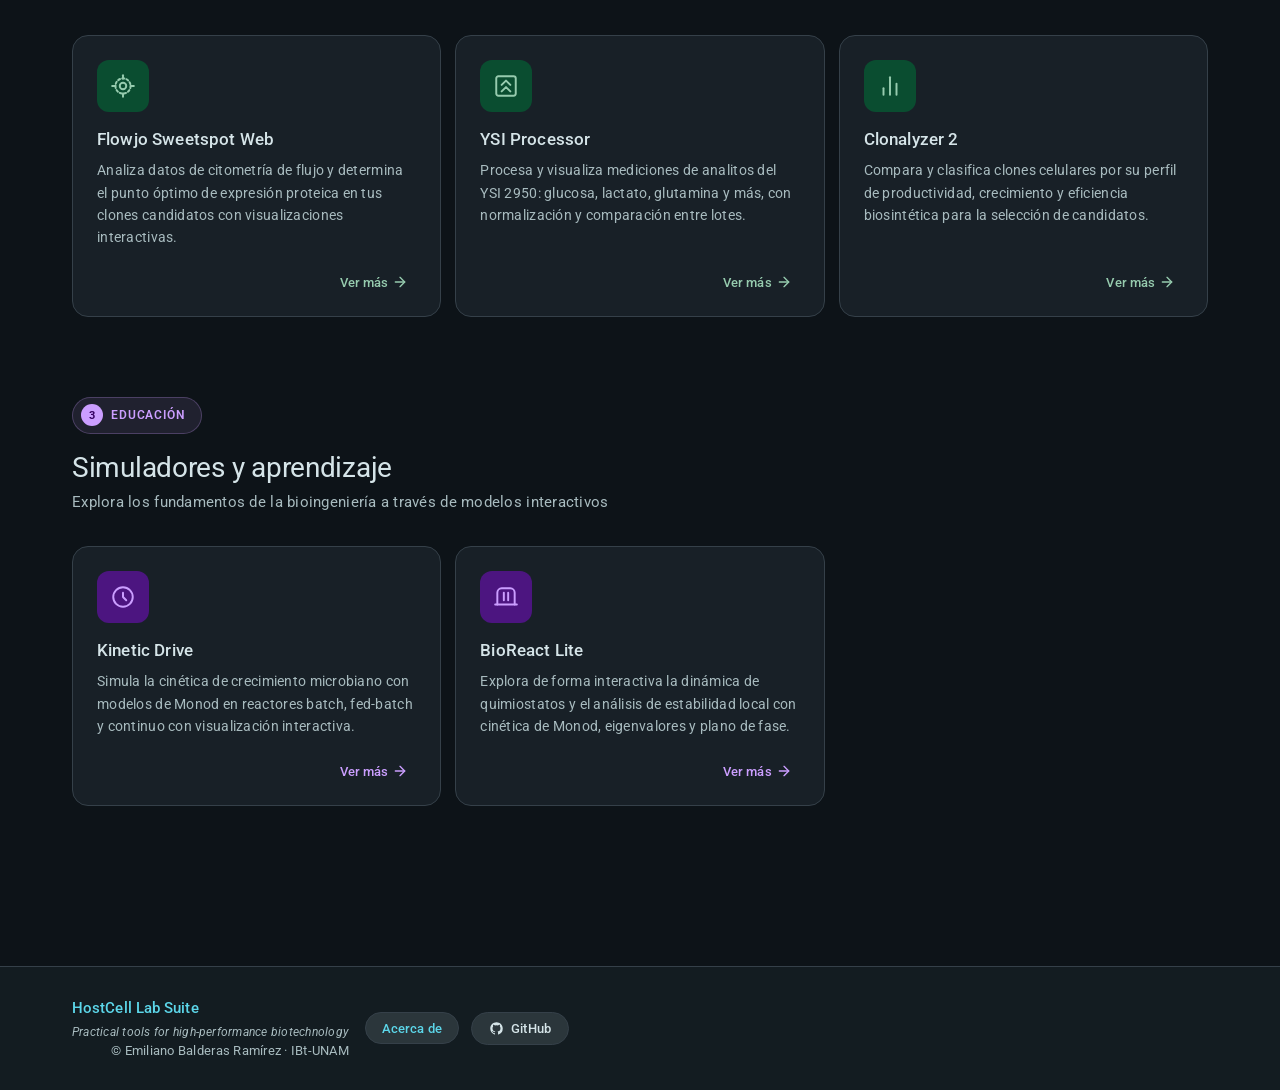
==== commit 12f14486: "redesign: rewrite UI with Material Design 3 dark science theme Complete visual overhaul of Host Cell" ====
--- a/index.html
+++ b/index.html
@@ -89,10 +89,10 @@
 
       <div class="md-top-app-bar__leading">
         <div class="hc-logo-mark" aria-hidden="true">
-          <div class="hc-logo-dot" style="background:#1558D6"></div>
-          <div class="hc-logo-dot" style="background:#B3261E"></div>
-          <div class="hc-logo-dot" style="background:#FBBC04"></div>
-          <div class="hc-logo-dot" style="background:#006B53"></div>
+          <div class="hc-logo-dot" style="background:#4B9EFF"></div>
+          <div class="hc-logo-dot" style="background:#FF6B6B"></div>
+          <div class="hc-logo-dot" style="background:#FFD54F"></div>
+          <div class="hc-logo-dot" style="background:#4DD0A5"></div>
         </div>
         <div class="hc-brand">
           <span class="hc-brand__name">Host Cell Lab Suite</span>
@@ -108,19 +108,15 @@
   <!-- ══ HERO ══ -->
   <section class="hc-hero" id="about" aria-label="Acerca de la suite">
 
-    <div class="hc-hero__bg" aria-hidden="true">
-      <div class="hc-hero__bg-blob"></div>
-      <div class="hc-hero__bg-blob"></div>
-      <div class="hc-hero__bg-blob"></div>
-    </div>
+    <div class="hc-hero__bg" aria-hidden="true"></div>
 
     <div class="hc-hero__content">
 
       <div class="hc-hero__logo" aria-hidden="true">
-        <div class="hc-logo-dot" style="background:#1558D6"></div>
-        <div class="hc-logo-dot" style="background:#B3261E"></div>
-        <div class="hc-logo-dot" style="background:#FBBC04"></div>
-        <div class="hc-logo-dot" style="background:#006B53"></div>
+        <div class="hc-logo-dot" style="background:#4B9EFF"></div>
+        <div class="hc-logo-dot" style="background:#FF6B6B"></div>
+        <div class="hc-logo-dot" style="background:#FFD54F"></div>
+        <div class="hc-logo-dot" style="background:#4DD0A5"></div>
       </div>
 
       <h1 class="hc-hero__title">Host Cell Lab Suite</h1>
@@ -131,7 +127,7 @@
         datos y simuladores educativos.
       </p>
 
-      <!-- MD3 Assist Chips — información de contexto -->
+      <!-- MD3 Assist Chips -->
       <div class="hc-hero__chips" role="list">
         <div class="hc-assist-chip" role="listitem">
           <svg width="14" height="14" viewBox="0 0 24 24" fill="none" stroke="currentColor" stroke-width="2" stroke-linecap="round" stroke-linejoin="round" aria-hidden="true">
@@ -152,6 +148,13 @@
           </svg>
           Código abierto
         </div>
+        <div class="hc-assist-chip" role="listitem">
+          <svg width="14" height="14" viewBox="0 0 24 24" fill="none" stroke="currentColor" stroke-width="2" stroke-linecap="round" stroke-linejoin="round" aria-hidden="true">
+            <path d="M18.364 5.636a9 9 0 1 1-12.728 0"/>
+            <line x1="12" y1="2" x2="12" y2="12"/>
+          </svg>
+          Sin instalación
+        </div>
       </div>
 
       <a class="md-button-filled" href="#tools">
@@ -186,7 +189,7 @@
           <div class="md-state-layer" aria-hidden="true"></div>
           <div class="md-card__media">
             <div class="md-card__icon-container md-card__icon-container--primary">
-              <svg width="24" height="24" viewBox="0 0 24 24" fill="none" stroke="#1558D6" stroke-width="1.8" stroke-linecap="round" stroke-linejoin="round" aria-hidden="true">
+              <svg width="26" height="26" viewBox="0 0 24 24" fill="none" stroke="currentColor" stroke-width="1.8" stroke-linecap="round" stroke-linejoin="round" aria-hidden="true">
                 <circle cx="8" cy="12" r="4.5"/><circle cx="16" cy="12" r="4.5"/>
                 <line x1="12" y1="7.5" x2="12" y2="16.5"/>
               </svg>
@@ -211,7 +214,7 @@
           <div class="md-state-layer" aria-hidden="true"></div>
           <div class="md-card__media">
             <div class="md-card__icon-container md-card__icon-container--primary">
-              <svg width="24" height="24" viewBox="0 0 24 24" fill="none" stroke="#1558D6" stroke-width="1.8" stroke-linecap="round" stroke-linejoin="round" aria-hidden="true">
+              <svg width="26" height="26" viewBox="0 0 24 24" fill="none" stroke="currentColor" stroke-width="1.8" stroke-linecap="round" stroke-linejoin="round" aria-hidden="true">
                 <polyline points="22 12 18 12 15 21 9 3 6 12 2 12"/>
               </svg>
             </div>
@@ -235,7 +238,7 @@
           <div class="md-state-layer" aria-hidden="true"></div>
           <div class="md-card__media">
             <div class="md-card__icon-container md-card__icon-container--primary">
-              <svg width="24" height="24" viewBox="0 0 24 24" fill="none" stroke="#1558D6" stroke-width="1.8" stroke-linecap="round" stroke-linejoin="round" aria-hidden="true">
+              <svg width="26" height="26" viewBox="0 0 24 24" fill="none" stroke="currentColor" stroke-width="1.8" stroke-linecap="round" stroke-linejoin="round" aria-hidden="true">
                 <path d="M9 3h6l1 9H8L9 3z"/>
                 <path d="M8 12c0 0-2 2-2 5a6 6 0 0 0 12 0c0-3-2-5-2-5"/>
               </svg>
@@ -260,7 +263,7 @@
           <div class="md-state-layer" aria-hidden="true"></div>
           <div class="md-card__media">
             <div class="md-card__icon-container md-card__icon-container--primary">
-              <svg width="24" height="24" viewBox="0 0 24 24" fill="none" stroke="#1558D6" stroke-width="1.8" stroke-linecap="round" stroke-linejoin="round" aria-hidden="true">
+              <svg width="26" height="26" viewBox="0 0 24 24" fill="none" stroke="currentColor" stroke-width="1.8" stroke-linecap="round" stroke-linejoin="round" aria-hidden="true">
                 <path d="M9 3v11a3 3 0 0 0 6 0V3"/>
                 <line x1="6" y1="3" x2="18" y2="3"/>
                 <path d="M6 20h12"/>
@@ -303,7 +306,7 @@
           <div class="md-state-layer" aria-hidden="true"></div>
           <div class="md-card__media">
             <div class="md-card__icon-container md-card__icon-container--secondary">
-              <svg width="24" height="24" viewBox="0 0 24 24" fill="none" stroke="#006B53" stroke-width="1.8" stroke-linecap="round" stroke-linejoin="round" aria-hidden="true">
+              <svg width="26" height="26" viewBox="0 0 24 24" fill="none" stroke="currentColor" stroke-width="1.8" stroke-linecap="round" stroke-linejoin="round" aria-hidden="true">
                 <circle cx="12" cy="12" r="3"/>
                 <circle cx="12" cy="12" r="7" stroke-dasharray="2 2"/>
                 <line x1="12" y1="2" x2="12" y2="5"/>
@@ -332,7 +335,7 @@
           <div class="md-state-layer" aria-hidden="true"></div>
           <div class="md-card__media">
             <div class="md-card__icon-container md-card__icon-container--secondary">
-              <svg width="24" height="24" viewBox="0 0 24 24" fill="none" stroke="#006B53" stroke-width="1.8" stroke-linecap="round" stroke-linejoin="round" aria-hidden="true">
+              <svg width="26" height="26" viewBox="0 0 24 24" fill="none" stroke="currentColor" stroke-width="1.8" stroke-linecap="round" stroke-linejoin="round" aria-hidden="true">
                 <rect x="3" y="3" width="18" height="18" rx="2"/>
                 <polyline points="8 17 12 13 16 17"/>
                 <polyline points="8 11 12 7 16 11"/>
@@ -358,7 +361,7 @@
           <div class="md-state-layer" aria-hidden="true"></div>
           <div class="md-card__media">
             <div class="md-card__icon-container md-card__icon-container--secondary">
-              <svg width="24" height="24" viewBox="0 0 24 24" fill="none" stroke="#006B53" stroke-width="1.8" stroke-linecap="round" stroke-linejoin="round" aria-hidden="true">
+              <svg width="26" height="26" viewBox="0 0 24 24" fill="none" stroke="currentColor" stroke-width="1.8" stroke-linecap="round" stroke-linejoin="round" aria-hidden="true">
                 <path d="M18 20V10"/><path d="M12 20V4"/><path d="M6 20v-6"/>
               </svg>
             </div>
@@ -399,7 +402,7 @@
           <div class="md-state-layer" aria-hidden="true"></div>
           <div class="md-card__media">
             <div class="md-card__icon-container md-card__icon-container--tertiary">
-              <svg width="24" height="24" viewBox="0 0 24 24" fill="none" stroke="#6B3FAB" stroke-width="1.8" stroke-linecap="round" stroke-linejoin="round" aria-hidden="true">
+              <svg width="26" height="26" viewBox="0 0 24 24" fill="none" stroke="currentColor" stroke-width="1.8" stroke-linecap="round" stroke-linejoin="round" aria-hidden="true">
                 <circle cx="12" cy="12" r="9"/>
                 <path d="M12 8v4l3 3"/>
               </svg>
@@ -424,7 +427,7 @@
           <div class="md-state-layer" aria-hidden="true"></div>
           <div class="md-card__media">
             <div class="md-card__icon-container md-card__icon-container--tertiary">
-              <svg width="24" height="24" viewBox="0 0 24 24" fill="none" stroke="#6B3FAB" stroke-width="1.8" stroke-linecap="round" stroke-linejoin="round" aria-hidden="true">
+              <svg width="26" height="26" viewBox="0 0 24 24" fill="none" stroke="currentColor" stroke-width="1.8" stroke-linecap="round" stroke-linejoin="round" aria-hidden="true">
                 <path d="M4 19V8a4 4 0 0 1 4-4h8a4 4 0 0 1 4 4v11"/>
                 <line x1="2" y1="19" x2="22" y2="19"/>
                 <line x1="10" y1="8" x2="10" y2="15"/>
@@ -454,31 +457,38 @@
   <!-- ══ FOOTER ══ -->
   <footer class="hc-footer">
     <div class="hc-footer__inner">
-      <div class="hc-footer__brand">
-        <span class="hc-footer__name">HostCell Lab Suite</span>
-        <span class="hc-footer__slogan">Practical tools for high-performance biotechnology</span>
-      </div>
-      <span class="hc-footer__author">© Emiliano Balderas Ramírez</span>
-      <a href="https://github.com/ebalderasr"
-         target="_blank" rel="noopener noreferrer"
-         class="hc-footer__github">
-        <svg xmlns="http://www.w3.org/2000/svg" width="15" height="15"
-             viewBox="0 0 24 24" fill="currentColor" aria-hidden="true">
-          <path d="M12 2C6.477 2 2 6.484 2 12.017c0 4.425 2.865 8.18 6.839
-          9.504.5.092.682-.217.682-.483 0-.237-.008-.868-.013-1.703-2.782.605
-          -3.369-1.343-3.369-1.343-.454-1.158-1.11-1.466-1.11-1.466-.908-.62
-          .069-.608.069-.608 1.003.07 1.531 1.032 1.531 1.032.892 1.53 2.341
-          1.088 2.91.832.092-.647.35-1.088.636-1.338-2.22-.253-4.555-1.113
-          -4.555-4.951 0-1.093.39-1.988 1.029-2.688-.103-.253-.446-1.272.098
-          -2.65 0 0 .84-.27 2.75 1.026A9.564 9.564 0 0 1 12 6.844a9.59 9.59
-          0 0 1 2.504.337c1.909-1.296 2.747-1.027 2.747-1.027.546 1.379.202
-          2.398.1 2.651.64.7 1.028 1.595 1.028 2.688 0 3.848-2.339 4.695
-          -4.566 4.943.359.309.678.92.678 1.855 0 1.338-.012 2.419-.012 2.747
-          0 .268.18.58.688.482A10.02 10.02 0 0 0 22 12.017C22 6.484 17.522 2
-          12 2Z"/>
-        </svg>
-        <span>GitHub</span>
-      </a>
+      <div class="hc-footer__left">
+        <div class="hc-footer__brand">
+          <span class="hc-footer__name">HostCell Lab Suite</span>
+          <span class="hc-footer__slogan">Practical tools for high-performance biotechnology</span>
+        </div>
+        <span class="hc-footer__author">© Emiliano Balderas Ramírez · IBt-UNAM</span>
+      </div>
+      <div class="hc-footer__right">
+        <a href="about.html" class="md-button-tonal" style="font-size:0.8125rem; padding:0.45rem 1rem;">
+          Acerca de
+        </a>
+        <a href="https://github.com/ebalderasr"
+           target="_blank" rel="noopener noreferrer"
+           class="hc-footer__github">
+          <svg xmlns="http://www.w3.org/2000/svg" width="15" height="15"
+               viewBox="0 0 24 24" fill="currentColor" aria-hidden="true">
+            <path d="M12 2C6.477 2 2 6.484 2 12.017c0 4.425 2.865 8.18 6.839
+            9.504.5.092.682-.217.682-.483 0-.237-.008-.868-.013-1.703-2.782.605
+            -3.369-1.343-3.369-1.343-.454-1.158-1.11-1.466-1.11-1.466-.908-.62
+            .069-.608.069-.608 1.003.07 1.531 1.032 1.531 1.032.892 1.53 2.341
+            1.088 2.91.832.092-.647.35-1.088.636-1.338-2.22-.253-4.555-1.113
+            -4.555-4.951 0-1.093.39-1.988 1.029-2.688-.103-.253-.446-1.272.098
+            -2.65 0 0 .84-.27 2.75 1.026A9.564 9.564 0 0 1 12 6.844a9.59 9.59
+            0 0 1 2.504.337c1.909-1.296 2.747-1.027 2.747-1.027.546 1.379.202
+            2.398.1 2.651.64.7 1.028 1.595 1.028 2.688 0 3.848-2.339 4.695
+            -4.566 4.943.359.309.678.92.678 1.855 0 1.338-.012 2.419-.012 2.747
+            0 .268.18.58.688.482A10.02 10.02 0 0 0 22 12.017C22 6.484 17.522 2
+            12 2Z"/>
+          </svg>
+          <span>GitHub</span>
+        </a>
+      </div>
     </div>
   </footer>
 
--- a/style.css
+++ b/style.css
@@ -1,44 +1,49 @@
 /* ══════════════════════════════════════════════════════════
-   HOST CELL LAB SUITE — Material Design 3
+   HOST CELL LAB SUITE — Material Design 3 · Dark Science
    ══════════════════════════════════════════════════════════ */
 
-/* ── MD3 Color Tokens ────────────────────────────────────── */
+/* ── MD3 Dark Color Tokens ───────────────────────────────── */
 :root {
-  /* Primary — biotech blue */
-  --md-primary:               #1558D6;
-  --md-on-primary:            #FFFFFF;
-  --md-primary-container:     #D9E3FF;
-  --md-on-primary-container:  #00154B;
-
-  /* Secondary — deep teal (tools avanzadas) */
-  --md-secondary:             #006B53;
-  --md-on-secondary:          #FFFFFF;
-  --md-secondary-container:   #7FF8D2;
-  --md-on-secondary-container:#002018;
-
-  /* Tertiary — science violet (educación) */
-  --md-tertiary:              #6B3FAB;
-  --md-on-tertiary:           #FFFFFF;
-  --md-tertiary-container:    #ECDDFF;
-  --md-on-tertiary-container: #250060;
-
-  /* Surface family */
-  --md-background:            #F4F6FF;
-  --md-surface:               #FAFCFF;
-  --md-surface-variant:       #E1E4F0;
-  --md-on-surface:            #191C20;
-  --md-on-surface-variant:    #44474F;
+  /* Primary — Science Cyan */
+  --md-primary:               #5CD6E9;
+  --md-on-primary:            #003540;
+  --md-primary-container:     #004E5C;
+  --md-on-primary-container:  #B0EEFF;
+
+  /* Secondary — Sage Green (Herramientas Avanzadas) */
+  --md-secondary:             #96CBAE;
+  --md-on-secondary:          #003821;
+  --md-secondary-container:   #0A4D30;
+  --md-on-secondary-container:#B2E8CA;
+
+  /* Tertiary — Soft Lavender (Educación) */
+  --md-tertiary:              #CB9EFF;
+  --md-on-tertiary:           #350062;
+  --md-tertiary-container:    #4C1580;
+  --md-on-tertiary-container: #EADDFF;
+
+  /* Surface family — deep navy/teal tint */
+  --md-background:            #0D1318;
+  --md-surface:               #0D1318;
+  --md-surface-variant:       #354049;
+  --md-on-surface:            #D5E4E8;
+  --md-on-surface-variant:    #A8BBBF;
 
   /* Containers (tonal elevation) */
-  --md-surface-container-lowest:  #FFFFFF;
-  --md-surface-container-low:     #F4F7FF;
-  --md-surface-container:         #EEF1FA;
-  --md-surface-container-high:    #E8EBF4;
-  --md-surface-container-highest: #E3E5EE;
+  --md-surface-container-lowest:  #080D12;
+  --md-surface-container-low:     #131C21;
+  --md-surface-container:         #182027;
+  --md-surface-container-high:    #212B30;
+  --md-surface-container-highest: #2B363B;
 
   /* Outline */
-  --md-outline:         #74777F;
-  --md-outline-variant: #C4C7D0;
+  --md-outline:         #778D96;
+  --md-outline-variant: #354049;
+
+  /* Error */
+  --md-error:           #FFB4AB;
+  --md-on-error:        #690005;
+  --md-error-container: #93000A;
 
   /* ── MD3 Shape Scale ──────────────────────────────────── */
   --md-shape-xs:    4px;
@@ -48,21 +53,21 @@
   --md-shape-xl:    28px;
   --md-shape-full:  9999px;
 
-  /* ── MD3 Elevation (tonal shadows, not color overlays) ── */
-  --md-elevation-1: 0 1px 2px rgba(0,0,0,0.30), 0 1px 3px 1px rgba(0,0,0,0.15);
-  --md-elevation-2: 0 1px 2px rgba(0,0,0,0.30), 0 2px 6px 2px rgba(0,0,0,0.15);
-  --md-elevation-3: 0 4px 8px 3px rgba(0,0,0,0.15), 0 1px 3px rgba(0,0,0,0.30);
-
-  /* ── MD3 Motion ───────────────────────────────────────── */
+  /* ── MD3 Elevation (dark — stronger shadows) ─────────── */
+  --md-elevation-1: 0 1px 2px rgba(0,0,0,0.6), 0 1px 3px 1px rgba(0,0,0,0.35);
+  --md-elevation-2: 0 1px 2px rgba(0,0,0,0.6), 0 2px 6px 2px rgba(0,0,0,0.35);
+  --md-elevation-3: 0 4px 8px 3px rgba(0,0,0,0.35), 0 1px 3px rgba(0,0,0,0.6);
+
+  /* ── MD3 Motion ──────────────────────────────────────── */
   --md-easing-standard:   cubic-bezier(0.2, 0, 0, 1);
   --md-easing-emphasized: cubic-bezier(0.2, 0, 0, 1);
+  --md-easing-decel:      cubic-bezier(0.05, 0.7, 0.1, 1);
   --md-duration-short:    200ms;
   --md-duration-medium:   300ms;
   --md-duration-long:     500ms;
 
-  /* ── Layout ───────────────────────────────────────────── */
-  --app-bar-height:    64px;
-  --footer-height:     56px;
+  /* ── Layout ──────────────────────────────────────────── */
+  --app-bar-height: 64px;
 }
 
 /* ── Reset ───────────────────────────────────────────────── */
@@ -74,35 +79,36 @@
 }
 
 body {
-  font-family: 'Roboto', 'Google Sans', system-ui, sans-serif;
+  font-family: 'Roboto', system-ui, sans-serif;
   background: var(--md-background);
   color: var(--md-on-surface);
   min-height: 100vh;
   padding-top: var(--app-bar-height);
-  padding-bottom: var(--footer-height);
   -webkit-font-smoothing: antialiased;
+  -moz-osx-font-smoothing: grayscale;
 }
 
 a { text-decoration: none; color: inherit; }
 
 /* ══════════════════════════════════════════════════════════
-   MD3 TOP APP BAR (Small)
+   MD3 TOP APP BAR
    ══════════════════════════════════════════════════════════ */
 .md-top-app-bar {
   position: fixed;
   top: 0; left: 0; right: 0;
   height: var(--app-bar-height);
   z-index: 1000;
-  background: var(--md-surface);
-  /* No shadow at rest — MD3 uses tonal elevation, not shadows */
+  background: var(--md-surface-container-low);
+  border-bottom: 1px solid transparent;
   transition:
-    background var(--md-duration-short) var(--md-easing-standard),
-    box-shadow  var(--md-duration-short) var(--md-easing-standard);
-}
-
-/* On scroll: surface-container background = tonal elevation level 2 */
+    border-color var(--md-duration-short) var(--md-easing-standard),
+    background   var(--md-duration-short) var(--md-easing-standard),
+    box-shadow   var(--md-duration-short) var(--md-easing-standard);
+}
+
 .md-top-app-bar.scrolled {
   background: var(--md-surface-container);
+  border-bottom-color: var(--md-outline-variant);
   box-shadow: var(--md-elevation-2);
 }
 
@@ -131,8 +137,8 @@
   display: grid;
   grid-template-columns: 1fr 1fr;
   gap: 5px;
-  padding: 7px;
-  background: var(--md-surface-container-lowest);
+  padding: 8px;
+  background: var(--md-surface-container-highest);
   border: 1px solid var(--md-outline-variant);
   border-radius: var(--md-shape-md);
 }
@@ -147,10 +153,9 @@
   line-height: 1;
 }
 
-/* MD3 Title Large */
 .hc-brand__name {
   font-family: 'Google Sans', 'Roboto', sans-serif;
-  font-size: 1.1rem;
+  font-size: 1.0625rem;
   font-weight: 500;
   letter-spacing: 0;
   color: var(--md-on-surface);
@@ -160,43 +165,44 @@
   display: block;
 }
 
-/* MD3 Label Medium */
 .hc-brand__tagline {
-  font-size: 0.75rem;
-  letter-spacing: 0.03em;
+  font-size: 0.7rem;
+  letter-spacing: 0.04em;
   font-weight: 400;
   color: var(--md-on-surface-variant);
   white-space: nowrap;
   overflow: hidden;
   text-overflow: ellipsis;
   display: block;
-  margin-top: 1px;
-}
-
-/* ── MD3 Tonal Button ────────────────────────────────────── */
+  margin-top: 2px;
+}
+
+/* ── Tonal Button (nav "Acerca de") ─────────────────────── */
 .md-button-tonal {
   position: relative;
   display: inline-flex;
   align-items: center;
   gap: 8px;
-  padding: 0.6rem 1.5rem;
+  padding: 0.55rem 1.25rem;
   border-radius: var(--md-shape-full);
-  background: var(--md-secondary-container);
-  color: var(--md-on-secondary-container);
+  background: var(--md-surface-container-highest);
+  color: var(--md-primary);
+  border: 1px solid var(--md-outline-variant);
   font-family: 'Google Sans', 'Roboto', sans-serif;
   font-size: 0.875rem;
   font-weight: 500;
   letter-spacing: 0.006em;
   overflow: hidden;
   flex-shrink: 0;
-  transition: box-shadow var(--md-duration-short) var(--md-easing-standard);
+  transition: box-shadow var(--md-duration-short) var(--md-easing-standard),
+              background  var(--md-duration-short) var(--md-easing-standard);
 }
 
 .md-button-tonal::before {
   content: '';
   position: absolute;
   inset: 0;
-  background: var(--md-on-secondary-container);
+  background: var(--md-primary);
   opacity: 0;
   transition: opacity var(--md-duration-short) var(--md-easing-standard);
 }
@@ -209,86 +215,86 @@
    HERO
    ══════════════════════════════════════════════════════════ */
 .hc-hero {
-  background: var(--md-primary-container);
-  color: var(--md-on-primary-container);
-  padding: 5rem 2rem 4.5rem;
+  position: relative;
+  padding: 5.5rem 2rem 5rem;
   text-align: center;
-  position: relative;
   overflow: hidden;
-}
-
-/* Decorative background shapes — MD3 loves expressive geometry */
-.hc-hero__bg {
+  background:
+    radial-gradient(ellipse 80% 60% at 75% -10%, rgba(92,214,233,0.14) 0%, transparent 65%),
+    radial-gradient(ellipse 60% 50% at -5%  85%, rgba(150,203,174,0.10) 0%, transparent 55%),
+    radial-gradient(ellipse 50% 50% at 50%  50%, rgba(203,158,255,0.06) 0%, transparent 65%),
+    var(--md-surface-container-low);
+}
+
+/* Subtle grid pattern overlay */
+.hc-hero::before {
+  content: '';
   position: absolute;
   inset: 0;
+  background-image:
+    linear-gradient(var(--md-outline-variant) 1px, transparent 1px),
+    linear-gradient(90deg, var(--md-outline-variant) 1px, transparent 1px);
+  background-size: 48px 48px;
+  opacity: 0.06;
   pointer-events: none;
-  overflow: hidden;
-}
-
-.hc-hero__bg-blob {
-  position: absolute;
-  border-radius: 50%;
-  opacity: 0.35;
-}
-
-.hc-hero__bg-blob:nth-child(1) {
-  width: 360px; height: 360px;
-  top: -120px; right: -80px;
-  background: radial-gradient(circle, #A0B9FF 0%, transparent 70%);
-}
-
-.hc-hero__bg-blob:nth-child(2) {
-  width: 280px; height: 280px;
-  bottom: -100px; left: -60px;
-  background: radial-gradient(circle, #7FF8D2 0%, transparent 70%);
-}
-
-.hc-hero__bg-blob:nth-child(3) {
-  width: 200px; height: 200px;
-  top: 20%; left: 5%;
-  background: radial-gradient(circle, #ECDDFF 0%, transparent 70%);
-  opacity: 0.5;
-}
+}
+
+/* Remove old bg blobs — handled via CSS gradient above */
+.hc-hero__bg { display: none; }
 
 .hc-hero__content {
   position: relative;
   z-index: 1;
-  max-width: 680px;
+  max-width: 720px;
   margin: 0 auto;
 }
 
-/* Big logo mark in hero */
+/* Big logo mark */
 .hc-hero__logo {
-  width: 72px; height: 72px;
+  width: 80px; height: 80px;
   display: grid;
   grid-template-columns: 1fr 1fr;
-  gap: 8px;
-  padding: 12px;
-  background: var(--md-surface-container-lowest);
+  gap: 10px;
+  padding: 14px;
+  background: var(--md-surface-container);
   border: 1px solid var(--md-outline-variant);
   border-radius: var(--md-shape-xl);
-  box-shadow: var(--md-elevation-2);
-  margin: 0 auto 1.75rem;
+  box-shadow: 0 0 0 8px rgba(92,214,233,0.06), var(--md-elevation-3);
+  margin: 0 auto 2rem;
+  position: relative;
+}
+
+/* Glow ring on logo */
+.hc-hero__logo::before {
+  content: '';
+  position: absolute;
+  inset: -4px;
+  border-radius: calc(var(--md-shape-xl) + 4px);
+  border: 1px solid rgba(92,214,233,0.25);
+  pointer-events: none;
 }
 
 /* MD3 Display Medium */
 .hc-hero__title {
   font-family: 'Google Sans', 'Roboto', sans-serif;
-  font-size: clamp(2rem, 5vw, 2.8rem);
-  font-weight: 400;    /* MD3 Display uses Regular weight — it lets size do the work */
-  letter-spacing: -0.01em;
-  line-height: 1.15;
-  color: var(--md-on-primary-container);
-  margin-bottom: 1rem;
+  font-size: clamp(2.25rem, 5.5vw, 3.25rem);
+  font-weight: 400;
+  letter-spacing: -0.02em;
+  line-height: 1.12;
+  color: var(--md-on-surface);
+  margin-bottom: 1.25rem;
 }
 
 /* MD3 Body Large */
 .hc-hero__body {
-  font-size: 1rem;
-  line-height: 1.6;
-  letter-spacing: 0.03em;
-  color: color-mix(in srgb, var(--md-on-primary-container) 80%, transparent);
-  margin-bottom: 2rem;
+  font-size: 1.0625rem;
+  line-height: 1.65;
+  letter-spacing: 0.02em;
+  color: var(--md-on-surface-variant);
+  margin-bottom: 2.25rem;
+  max-width: 560px;
+  margin-left: auto;
+  margin-right: auto;
 }
 
 /* Assist chips row */
@@ -297,45 +303,43 @@
   justify-content: center;
   flex-wrap: wrap;
   gap: 0.5rem;
-  margin-bottom: 2rem;
+  margin-bottom: 2.5rem;
 }
 
 .hc-assist-chip {
   display: inline-flex;
   align-items: center;
   gap: 6px;
-  padding: 0.4rem 1rem;
+  padding: 0.45rem 1rem;
   border-radius: var(--md-shape-full);
-  background: rgba(255,255,255,0.55);
-  border: 1px solid rgba(255,255,255,0.7);
+  background: var(--md-surface-container);
+  border: 1px solid var(--md-outline-variant);
   font-size: 0.8125rem;
   font-weight: 500;
   letter-spacing: 0.02em;
-  color: var(--md-on-primary-container);
-  backdrop-filter: blur(4px);
-}
-
-.hc-assist-chip svg {
-  opacity: 0.7;
-}
-
-/* MD3 Extended FAB (acting as CTA) */
+  color: var(--md-on-surface-variant);
+}
+
+.hc-assist-chip svg { opacity: 0.75; color: var(--md-primary); }
+
+/* MD3 Filled Button (CTA) */
 .md-button-filled {
   position: relative;
   display: inline-flex;
   align-items: center;
   gap: 8px;
-  padding: 0.75rem 1.75rem;
+  padding: 0.875rem 2rem;
   border-radius: var(--md-shape-full);
   background: var(--md-primary);
   color: var(--md-on-primary);
   font-family: 'Google Sans', 'Roboto', sans-serif;
-  font-size: 0.875rem;
+  font-size: 0.9375rem;
   font-weight: 500;
   letter-spacing: 0.006em;
   overflow: hidden;
-  transition: box-shadow var(--md-duration-short) var(--md-easing-standard);
-  box-shadow: var(--md-elevation-1);
+  transition: box-shadow var(--md-duration-short) var(--md-easing-standard),
+              transform  var(--md-duration-short) var(--md-easing-standard);
+  box-shadow: 0 0 0 0 rgba(92,214,233,0);
 }
 
 .md-button-filled::before {
@@ -349,29 +353,32 @@
 
 .md-button-filled:hover::before  { opacity: 0.08; }
 .md-button-filled:active::before { opacity: 0.12; }
-.md-button-filled:hover { box-shadow: var(--md-elevation-2); }
+.md-button-filled:hover {
+  box-shadow: 0 0 0 6px rgba(92,214,233,0.12), var(--md-elevation-2);
+  transform: translateY(-1px);
+}
 
 /* ══════════════════════════════════════════════════════════
    CONTENT AREA
    ══════════════════════════════════════════════════════════ */
 .hc-content {
-  max-width: 1120px;
+  max-width: 1200px;
   margin: 0 auto;
-  padding: 3rem 1.5rem 3rem;
+  padding: 4rem 2rem 5rem;
 }
 
 /* ══════════════════════════════════════════════════════════
-   SECTION
+   SECTIONS
    ══════════════════════════════════════════════════════════ */
 .hc-section {
-  margin-bottom: 4rem;
+  margin-bottom: 5rem;
 }
 
 .hc-section__header {
-  margin-bottom: 1.5rem;
-}
-
-/* MD3 Suggestion Chip used as category label */
+  margin-bottom: 2rem;
+}
+
+/* Category chip (section label) */
 .hc-category-chip {
   display: inline-flex;
   align-items: center;
@@ -379,34 +386,39 @@
   padding: 0.4rem 1rem 0.4rem 0.5rem;
   border-radius: var(--md-shape-full);
   font-family: 'Google Sans', 'Roboto', sans-serif;
-  font-size: 0.8125rem;
-  font-weight: 500;
-  letter-spacing: 0.006em;
-  margin-bottom: 0.75rem;
+  font-size: 0.75rem;
+  font-weight: 600;
+  letter-spacing: 0.07em;
+  text-transform: uppercase;
+  margin-bottom: 1rem;
+  border: 1px solid;
 }
 
 .hc-category-chip--primary {
-  background: var(--md-primary-container);
-  color: var(--md-on-primary-container);
+  background: rgba(92,214,233,0.10);
+  color: var(--md-primary);
+  border-color: rgba(92,214,233,0.25);
 }
 
 .hc-category-chip--secondary {
-  background: var(--md-secondary-container);
-  color: var(--md-on-secondary-container);
+  background: rgba(150,203,174,0.10);
+  color: var(--md-secondary);
+  border-color: rgba(150,203,174,0.25);
 }
 
 .hc-category-chip--tertiary {
-  background: var(--md-tertiary-container);
-  color: var(--md-on-tertiary-container);
+  background: rgba(203,158,255,0.10);
+  color: var(--md-tertiary);
+  border-color: rgba(203,158,255,0.25);
 }
 
 .hc-category-chip__num {
   display: flex;
   align-items: center;
   justify-content: center;
-  width: 24px; height: 24px;
+  width: 22px; height: 22px;
   border-radius: 50%;
-  font-size: 0.75rem;
+  font-size: 0.7rem;
   font-weight: 700;
   flex-shrink: 0;
 }
@@ -418,19 +430,19 @@
 /* MD3 Headline Medium */
 .hc-section__title {
   font-family: 'Google Sans', 'Roboto', sans-serif;
-  font-size: 1.625rem;
-  font-weight: 400;   /* MD3 Headline is Regular — expressive not heavy */
-  letter-spacing: 0;
-  line-height: 1.3;
-  color: var(--md-on-surface);
-  margin-bottom: 0.25rem;
+  font-size: 1.75rem;
+  font-weight: 400;
+  letter-spacing: -0.01em;
+  line-height: 1.25;
+  color: var(--md-on-surface);
+  margin-bottom: 0.4rem;
 }
 
 /* MD3 Body Medium */
 .hc-section__sub {
-  font-size: 0.875rem;
-  line-height: 1.5;
-  letter-spacing: 0.016em;
+  font-size: 0.9375rem;
+  line-height: 1.55;
+  letter-spacing: 0.018em;
   color: var(--md-on-surface-variant);
 }
 
@@ -439,34 +451,54 @@
    ══════════════════════════════════════════════════════════ */
 .hc-tool-grid {
   display: grid;
-  grid-template-columns: repeat(auto-fill, minmax(240px, 1fr));
-  gap: 12px;
+  grid-template-columns: repeat(auto-fill, minmax(280px, 1fr));
+  gap: 14px;
 }
 
 /* ══════════════════════════════════════════════════════════
-   MD3 ELEVATED CARD
+   MD3 FILLED CARD
    ══════════════════════════════════════════════════════════ */
 .md-card {
   position: relative;
   display: flex;
   flex-direction: column;
-  background: var(--md-surface-container-low);
-  border-radius: var(--md-shape-lg);         /* MD3 Large shape = 16dp */
-  box-shadow: var(--md-elevation-1);
+  background: var(--md-surface-container);
+  border-radius: var(--md-shape-lg);
+  border: 1px solid var(--md-outline-variant);
   overflow: hidden;
   color: var(--md-on-surface);
   text-decoration: none;
   transition:
-    box-shadow var(--md-duration-short) var(--md-easing-standard),
-    transform  var(--md-duration-short) var(--md-easing-emphasized);
-}
+    background  var(--md-duration-short) var(--md-easing-standard),
+    border-color var(--md-duration-short) var(--md-easing-standard),
+    box-shadow  var(--md-duration-short) var(--md-easing-standard),
+    transform   var(--md-duration-short) var(--md-easing-emphasized);
+}
+
+/* Colored top accent line */
+.md-card::after {
+  content: '';
+  position: absolute;
+  top: 0; left: 0; right: 0;
+  height: 2px;
+  background: var(--md-primary);
+  opacity: 0;
+  transition: opacity var(--md-duration-medium) var(--md-easing-standard);
+}
+
+.md-card--secondary::after { background: var(--md-secondary); }
+.md-card--tertiary::after  { background: var(--md-tertiary); }
 
 .md-card:hover {
+  background: var(--md-surface-container-high);
+  border-color: transparent;
   box-shadow: var(--md-elevation-2);
-  transform: translateY(-2px);
-}
-
-/* MD3 State Layer — overlaid on top of card content */
+  transform: translateY(-3px);
+}
+
+.md-card:hover::after { opacity: 1; }
+
+/* MD3 State Layer */
 .md-state-layer {
   position: absolute;
   inset: 0;
@@ -478,10 +510,9 @@
   z-index: 0;
 }
 
-.md-card:hover .md-state-layer  { opacity: 0.08; }
-.md-card:active .md-state-layer { opacity: 0.12; }
-
-/* Secondary cards */
+.md-card:hover .md-state-layer  { opacity: 0.05; }
+.md-card:active .md-state-layer { opacity: 0.10; }
+
 .md-card--secondary .md-state-layer { background: var(--md-secondary); }
 .md-card--tertiary  .md-state-layer { background: var(--md-tertiary); }
 
@@ -489,51 +520,60 @@
 .md-card__media {
   position: relative;
   z-index: 1;
-  padding: 1.25rem 1.25rem 0;
+  padding: 1.5rem 1.5rem 0;
 }
 
 .md-card__icon-container {
-  width: 48px; height: 48px;
+  width: 52px; height: 52px;
   border-radius: var(--md-shape-md);
   display: flex;
   align-items: center;
   justify-content: center;
 }
 
-.md-card__icon-container--primary   { background: var(--md-primary-container); }
-.md-card__icon-container--secondary { background: var(--md-secondary-container); }
-.md-card__icon-container--tertiary  { background: var(--md-tertiary-container); }
+.md-card__icon-container--primary   {
+  background: var(--md-primary-container);
+  color: var(--md-primary);
+}
+.md-card__icon-container--secondary {
+  background: var(--md-secondary-container);
+  color: var(--md-secondary);
+}
+.md-card__icon-container--tertiary  {
+  background: var(--md-tertiary-container);
+  color: var(--md-tertiary);
+}
 
 .md-card__body {
   position: relative;
   z-index: 1;
-  padding: 0.85rem 1.25rem;
+  padding: 1rem 1.5rem 0.5rem;
   flex: 1;
 }
 
 /* MD3 Title Medium */
 .md-card__title {
   font-family: 'Google Sans', 'Roboto', sans-serif;
-  font-size: 1rem;
+  font-size: 1.0625rem;
   font-weight: 500;
   letter-spacing: 0.009em;
-  line-height: 1.4;
+  line-height: 1.35;
   color: var(--md-on-surface);
   margin-bottom: 0.5rem;
 }
 
 /* MD3 Body Small */
 .md-card__supporting {
-  font-size: 0.8125rem;
-  line-height: 1.55;
-  letter-spacing: 0.025em;
+  font-size: 0.875rem;
+  line-height: 1.6;
+  letter-spacing: 0.02em;
   color: var(--md-on-surface-variant);
 }
 
 .md-card__actions {
   position: relative;
   z-index: 1;
-  padding: 0 1.25rem 1.1rem;
+  padding: 0.75rem 1.5rem 1.25rem;
   margin-top: auto;
   display: flex;
   align-items: center;
@@ -566,61 +606,68 @@
 }
 
 /* ══════════════════════════════════════════════════════════
-   MD3 FOOTER (navigation bar feel)
+   FOOTER (non-fixed, page bottom)
    ══════════════════════════════════════════════════════════ */
 .hc-footer {
-  position: fixed;
-  bottom: 0; left: 0; right: 0;
-  height: var(--footer-height);
-  background: var(--md-surface-container);
+  background: var(--md-surface-container-low);
   border-top: 1px solid var(--md-outline-variant);
-  box-shadow: 0 -1px 0 var(--md-outline-variant);
-  z-index: 1000;
+  margin-top: auto;
 }
 
 .hc-footer__inner {
-  height: 100%;
-  display: flex;
-  align-items: center;
-  padding: 0 1.5rem;
+  max-width: 1200px;
+  margin: 0 auto;
+  padding: 2rem 2rem;
+  display: flex;
+  align-items: center;
   gap: 1rem;
-  max-width: 1120px;
-  margin: 0 auto;
+  flex-wrap: wrap;
+}
+
+.hc-footer__left {
+  display: flex;
+  flex-direction: column;
+  gap: 4px;
 }
 
 .hc-footer__brand {
   display: flex;
+  align-items: baseline;
+  gap: 0.5rem;
+  flex-wrap: wrap;
   flex-direction: column;
-  gap: 1px;
-  min-width: 0;
 }
 
 /* MD3 Label Large */
 .hc-footer__name {
   font-family: 'Google Sans', 'Roboto', sans-serif;
-  font-size: 0.875rem;
+  font-size: 0.9375rem;
   font-weight: 500;
   letter-spacing: 0.006em;
   color: var(--md-primary);
-  white-space: nowrap;
 }
 
 /* MD3 Label Small */
 .hc-footer__slogan {
-  font-size: 0.6875rem;
-  letter-spacing: 0.03em;
+  font-size: 0.75rem;
+  letter-spacing: 0.02em;
   color: var(--md-on-surface-variant);
   font-style: italic;
-  white-space: nowrap;
 }
 
 /* MD3 Label Medium */
 .hc-footer__author {
-  font-size: 0.75rem;
-  letter-spacing: 0.03em;
+  font-size: 0.8125rem;
+  letter-spacing: 0.02em;
   color: var(--md-on-surface-variant);
-  white-space: nowrap;
   margin-left: auto;
+}
+
+.hc-footer__right {
+  display: flex;
+  align-items: center;
+  gap: 0.75rem;
+  flex-shrink: 0;
 }
 
 /* GitHub — outlined button style */
@@ -629,39 +676,44 @@
   display: inline-flex;
   align-items: center;
   gap: 7px;
-  padding: 0.44rem 1.05rem;
+  padding: 0.5rem 1.1rem;
   border-radius: var(--md-shape-full);
-  background: #1e2330;
-  color: #FFFFFF;
+  background: var(--md-surface-container-highest);
+  border: 1px solid var(--md-outline-variant);
+  color: var(--md-on-surface);
   font-family: 'Google Sans', 'Roboto', sans-serif;
   font-size: 0.8125rem;
   font-weight: 500;
   letter-spacing: 0.006em;
   overflow: hidden;
   flex-shrink: 0;
-  transition: box-shadow var(--md-duration-short) var(--md-easing-standard);
-  box-shadow: var(--md-elevation-1);
+  transition: box-shadow var(--md-duration-short) var(--md-easing-standard),
+              border-color var(--md-duration-short) var(--md-easing-standard);
 }
 
 .hc-footer__github::before {
   content: '';
   position: absolute;
   inset: 0;
-  background: #FFFFFF;
+  background: currentColor;
   opacity: 0;
   transition: opacity var(--md-duration-short) var(--md-easing-standard);
 }
 
 .hc-footer__github:hover::before  { opacity: 0.08; }
-.hc-footer__github:hover { box-shadow: var(--md-elevation-2); }
-.hc-footer__github svg { flex-shrink: 0; position: relative; z-index: 1; }
+.hc-footer__github:hover {
+  box-shadow: var(--md-elevation-1);
+  border-color: var(--md-outline);
+}
+
+.hc-footer__github svg  { flex-shrink: 0; position: relative; z-index: 1; }
 .hc-footer__github span { position: relative; z-index: 1; }
 
 /* ══════════════════════════════════════════════════════════
    TOOL DETAIL PAGES
    ══════════════════════════════════════════════════════════ */
 
-/* Back / icon button */
+/* Back icon button */
 .md-icon-button {
   width: 40px; height: 40px;
   border-radius: 50%;
@@ -686,30 +738,52 @@
 
 /* Tool hero */
 .tool-hero {
-  padding: 4rem 2rem 3.5rem;
+  padding: 4.5rem 2rem 4rem;
   text-align: center;
   position: relative; overflow: hidden;
 }
 
-.tool-hero--primary   { background: var(--md-primary-container);   color: var(--md-on-primary-container); }
-.tool-hero--secondary { background: var(--md-secondary-container);  color: var(--md-on-secondary-container); }
-.tool-hero--tertiary  { background: var(--md-tertiary-container);   color: var(--md-on-tertiary-container); }
-
-.tool-hero__bg { position: absolute; inset: 0; pointer-events: none; overflow: hidden; }
-
-.tool-hero__bg-blob {
-  position: absolute; border-radius: 50%; opacity: 0.4;
-}
-
-.tool-hero__bg-blob:nth-child(1) {
-  width: 320px; height: 320px; top: -100px; right: -60px;
-  background: radial-gradient(circle, rgba(255,255,255,0.55) 0%, transparent 70%);
-}
-
-.tool-hero__bg-blob:nth-child(2) {
-  width: 240px; height: 240px; bottom: -80px; left: -50px;
-  background: radial-gradient(circle, rgba(255,255,255,0.40) 0%, transparent 70%);
-}
+.tool-hero--primary {
+  background:
+    radial-gradient(ellipse 70% 60% at 80% -20%, rgba(92,214,233,0.18) 0%, transparent 60%),
+    radial-gradient(ellipse 50% 50% at 20% 100%, rgba(92,214,233,0.08) 0%, transparent 55%),
+    var(--md-surface-container-low);
+  color: var(--md-on-surface);
+  border-bottom: 1px solid var(--md-outline-variant);
+}
+
+.tool-hero--secondary {
+  background:
+    radial-gradient(ellipse 70% 60% at 80% -20%, rgba(150,203,174,0.18) 0%, transparent 60%),
+    radial-gradient(ellipse 50% 50% at 20% 100%, rgba(150,203,174,0.08) 0%, transparent 55%),
+    var(--md-surface-container-low);
+  color: var(--md-on-surface);
+  border-bottom: 1px solid var(--md-outline-variant);
+}
+
+.tool-hero--tertiary {
+  background:
+    radial-gradient(ellipse 70% 60% at 80% -20%, rgba(203,158,255,0.18) 0%, transparent 60%),
+    radial-gradient(ellipse 50% 50% at 20% 100%, rgba(203,158,255,0.08) 0%, transparent 55%),
+    var(--md-surface-container-low);
+  color: var(--md-on-surface);
+  border-bottom: 1px solid var(--md-outline-variant);
+}
+
+/* Subtle grid overlay on tool hero */
+.tool-hero::before {
+  content: '';
+  position: absolute;
+  inset: 0;
+  background-image:
+    linear-gradient(var(--md-outline-variant) 1px, transparent 1px),
+    linear-gradient(90deg, var(--md-outline-variant) 1px, transparent 1px);
+  background-size: 40px 40px;
+  opacity: 0.05;
+  pointer-events: none;
+}
+
+.tool-hero__bg { display: none; }
 
 .tool-hero__content {
   position: relative; z-index: 1;
@@ -717,56 +791,66 @@
 }
 
 .tool-hero__icon {
-  width: 72px; height: 72px;
+  width: 76px; height: 76px;
   border-radius: var(--md-shape-xl);
   display: flex; align-items: center; justify-content: center;
-  background: var(--md-surface-container-lowest);
+  background: var(--md-surface-container);
   border: 1px solid var(--md-outline-variant);
   box-shadow: var(--md-elevation-2);
   margin: 0 auto 1.5rem;
-}
+  color: var(--md-primary);
+}
+
+.tool-hero--secondary .tool-hero__icon { color: var(--md-secondary); }
+.tool-hero--tertiary  .tool-hero__icon { color: var(--md-tertiary); }
 
 .tool-hero__badge {
   display: inline-flex; align-items: center; gap: 6px;
   padding: 0.35rem 0.9rem;
   border-radius: var(--md-shape-full);
-  background: rgba(255,255,255,0.55);
-  border: 1px solid rgba(255,255,255,0.7);
-  font-size: 0.8125rem; font-weight: 500; letter-spacing: 0.02em;
-  backdrop-filter: blur(4px);
-  margin-bottom: 1rem;
-}
+  background: var(--md-surface-container);
+  border: 1px solid var(--md-outline-variant);
+  color: var(--md-primary);
+  font-size: 0.75rem; font-weight: 600; letter-spacing: 0.07em;
+  text-transform: uppercase;
+  margin-bottom: 1.25rem;
+}
+
+.tool-hero--secondary .tool-hero__badge { color: var(--md-secondary); }
+.tool-hero--tertiary  .tool-hero__badge { color: var(--md-tertiary); }
 
 .tool-hero__title {
   font-family: 'Google Sans', 'Roboto', sans-serif;
-  font-size: clamp(1.75rem, 4vw, 2.5rem);
-  font-weight: 400; letter-spacing: -0.01em; line-height: 1.2;
-  margin-bottom: 0.75rem;
+  font-size: clamp(1.875rem, 4.5vw, 2.75rem);
+  font-weight: 400; letter-spacing: -0.01em; line-height: 1.15;
+  margin-bottom: 0.875rem;
+  color: var(--md-on-surface);
 }
 
 .tool-hero__tagline {
-  font-size: 1rem; line-height: 1.6; letter-spacing: 0.025em;
-  opacity: 0.82; max-width: 560px; margin: 0 auto;
+  font-size: 1.0625rem; line-height: 1.65; letter-spacing: 0.02em;
+  color: var(--md-on-surface-variant);
+  max-width: 560px; margin: 0 auto;
 }
 
 /* Tool page content */
 .tool-content {
-  max-width: 900px; margin: 0 auto;
-  padding: 3rem 1.5rem 3rem;
+  max-width: 960px; margin: 0 auto;
+  padding: 3.5rem 2rem 4rem;
 }
 
 .tool-info-grid {
   display: grid;
   grid-template-columns: 1fr 1fr;
   gap: 14px;
-  margin-bottom: 3rem;
+  margin-bottom: 3.5rem;
 }
 
 .tool-info-card {
-  background: var(--md-surface-container-low);
+  background: var(--md-surface-container);
   border-radius: var(--md-shape-lg);
+  border: 1px solid var(--md-outline-variant);
   padding: 1.5rem;
-  box-shadow: var(--md-elevation-1);
 }
 
 .tool-info-card__label {
@@ -789,7 +873,7 @@
 }
 
 .tool-info-card__body {
-  font-size: 0.875rem; line-height: 1.65;
+  font-size: 0.875rem; line-height: 1.7;
   letter-spacing: 0.018em;
   color: var(--md-on-surface-variant);
 }
@@ -801,17 +885,88 @@
 
 .tool-info-card__body li { margin-bottom: 0.3rem; }
 
+/* Formula block */
+.tool-formula {
+  display: block;
+  font-family: 'Roboto Mono', 'Courier New', monospace;
+  font-size: 0.8125rem;
+  background: var(--md-surface-container-high);
+  border-left: 3px solid var(--md-primary);
+  padding: 0.5rem 0.75rem;
+  border-radius: 0 var(--md-shape-sm) var(--md-shape-sm) 0;
+  margin: 0.45rem 0;
+  color: var(--md-on-surface);
+  letter-spacing: 0;
+  line-height: 1.5;
+}
+
+.tool-info-card--secondary .tool-formula { border-left-color: var(--md-secondary); }
+.tool-info-card--tertiary  .tool-formula { border-left-color: var(--md-tertiary); }
+
+/* Module header inside card body */
+.tool-module-title {
+  font-family: 'Google Sans', 'Roboto', sans-serif;
+  font-size: 0.8rem;
+  font-weight: 600;
+  letter-spacing: 0.02em;
+  color: var(--md-on-surface);
+  margin: 0.85rem 0 0.3rem;
+  display: flex;
+  align-items: center;
+  gap: 6px;
+}
+
+.tool-module-title:first-child { margin-top: 0; }
+
+.tool-module-badge {
+  font-size: 0.65rem;
+  font-weight: 700;
+  letter-spacing: 0.07em;
+  text-transform: uppercase;
+  background: var(--md-primary-container);
+  color: var(--md-on-primary-container);
+  padding: 0.15rem 0.45rem;
+  border-radius: var(--md-shape-full);
+}
+
+.tool-info-card--secondary .tool-module-badge {
+  background: var(--md-secondary-container);
+  color: var(--md-on-secondary-container);
+}
+
+/* Feature chips row */
+.tool-feature-row {
+  display: flex;
+  flex-wrap: wrap;
+  gap: 8px;
+  margin-bottom: 3rem;
+}
+
+.tool-feature-chip {
+  display: inline-flex;
+  align-items: center;
+  gap: 5px;
+  padding: 0.4rem 0.9rem;
+  border-radius: var(--md-shape-full);
+  background: var(--md-surface-container);
+  border: 1px solid var(--md-outline-variant);
+  font-size: 0.8rem;
+  font-weight: 500;
+  letter-spacing: 0.015em;
+  color: var(--md-on-surface-variant);
+}
+
 /* CTA block */
 .tool-cta {
   text-align: center;
-  padding: 2.5rem 0 1rem;
+  padding: 3rem 0 1rem;
   border-top: 1px solid var(--md-outline-variant);
 }
 
 .tool-cta__label {
-  font-size: 0.875rem; letter-spacing: 0.02em;
+  font-size: 0.9375rem; letter-spacing: 0.02em;
   color: var(--md-on-surface-variant);
-  margin-bottom: 1.25rem;
+  margin-bottom: 1.5rem;
 }
 
 .md-button-filled--large {
@@ -835,38 +990,45 @@
 /* ══════════════════════════════════════════════════════════
    RESPONSIVE
    ══════════════════════════════════════════════════════════ */
+
 @media (max-width: 900px) {
-  .hc-hero { padding: 3.5rem 1.5rem 3rem; }
-  .hc-content { padding: 2.5rem 1.25rem 2.5rem; }
-  .tool-content { padding: 2.5rem 1.25rem 2.5rem; }
+  .hc-hero { padding: 4rem 1.5rem 3.5rem; }
+  .hc-content { padding: 3rem 1.5rem 4rem; }
+  .tool-content { padding: 3rem 1.5rem 3.5rem; }
+  .hc-footer__inner { padding: 1.75rem 1.5rem; }
 }
 
 @media (max-width: 680px) {
+  :root { --app-bar-height: 56px; }
+
+  .md-top-app-bar__row { padding: 0 1rem; }
+  .hc-brand__tagline { display: none; }
+
+  .hc-hero { padding: 3.5rem 1.25rem 3rem; }
+  .hc-hero__logo { width: 68px; height: 68px; padding: 11px; gap: 8px; }
+  .hc-hero__title { letter-spacing: -0.015em; }
+  .hc-hero__body { font-size: 0.9375rem; }
+
+  .hc-content { padding: 2.5rem 1.25rem 3rem; }
+  .hc-section { margin-bottom: 3.5rem; }
+  .hc-section__title { font-size: 1.5rem; }
+  .hc-tool-grid { grid-template-columns: 1fr 1fr; gap: 10px; }
+
+  .hc-footer__inner {
+    grid-template-columns: 1fr;
+    padding: 1.5rem 1.25rem;
+    gap: 1rem;
+  }
+  .hc-footer__right { justify-content: flex-start; }
+
   .tool-hero { padding: 3rem 1.25rem 2.5rem; }
   .tool-hero__icon { width: 60px; height: 60px; }
   .tool-info-grid { grid-template-columns: 1fr; gap: 10px; }
-  .tool-content { padding: 2rem 1rem 2rem; }
-}
-  :root {
-    --app-bar-height: 56px;
-    --footer-height:  68px;
-  }
-
-  .md-top-app-bar__row { padding: 0 1rem; }
-  .hc-brand__tagline { display: none; }
-
-  .hc-hero { padding: 3rem 1.25rem 2.5rem; }
-  .hc-hero__logo { width: 60px; height: 60px; }
-
-  .hc-content { padding: 2rem 1rem 2rem; }
-  .hc-tool-grid { grid-template-columns: 1fr 1fr; gap: 8px; }
-  .hc-section { margin-bottom: 3rem; }
-
-  .hc-footer__inner { padding: 0 1rem; gap: 0.5rem; }
-  .hc-footer__author { display: none; }
+  .tool-content { padding: 2rem 1.25rem 3rem; }
 }
 
 @media (max-width: 480px) {
   .hc-tool-grid { grid-template-columns: 1fr; }
   .hc-hero__chips { gap: 0.4rem; }
-}
+  .hc-hero__body { display: none; }
+}
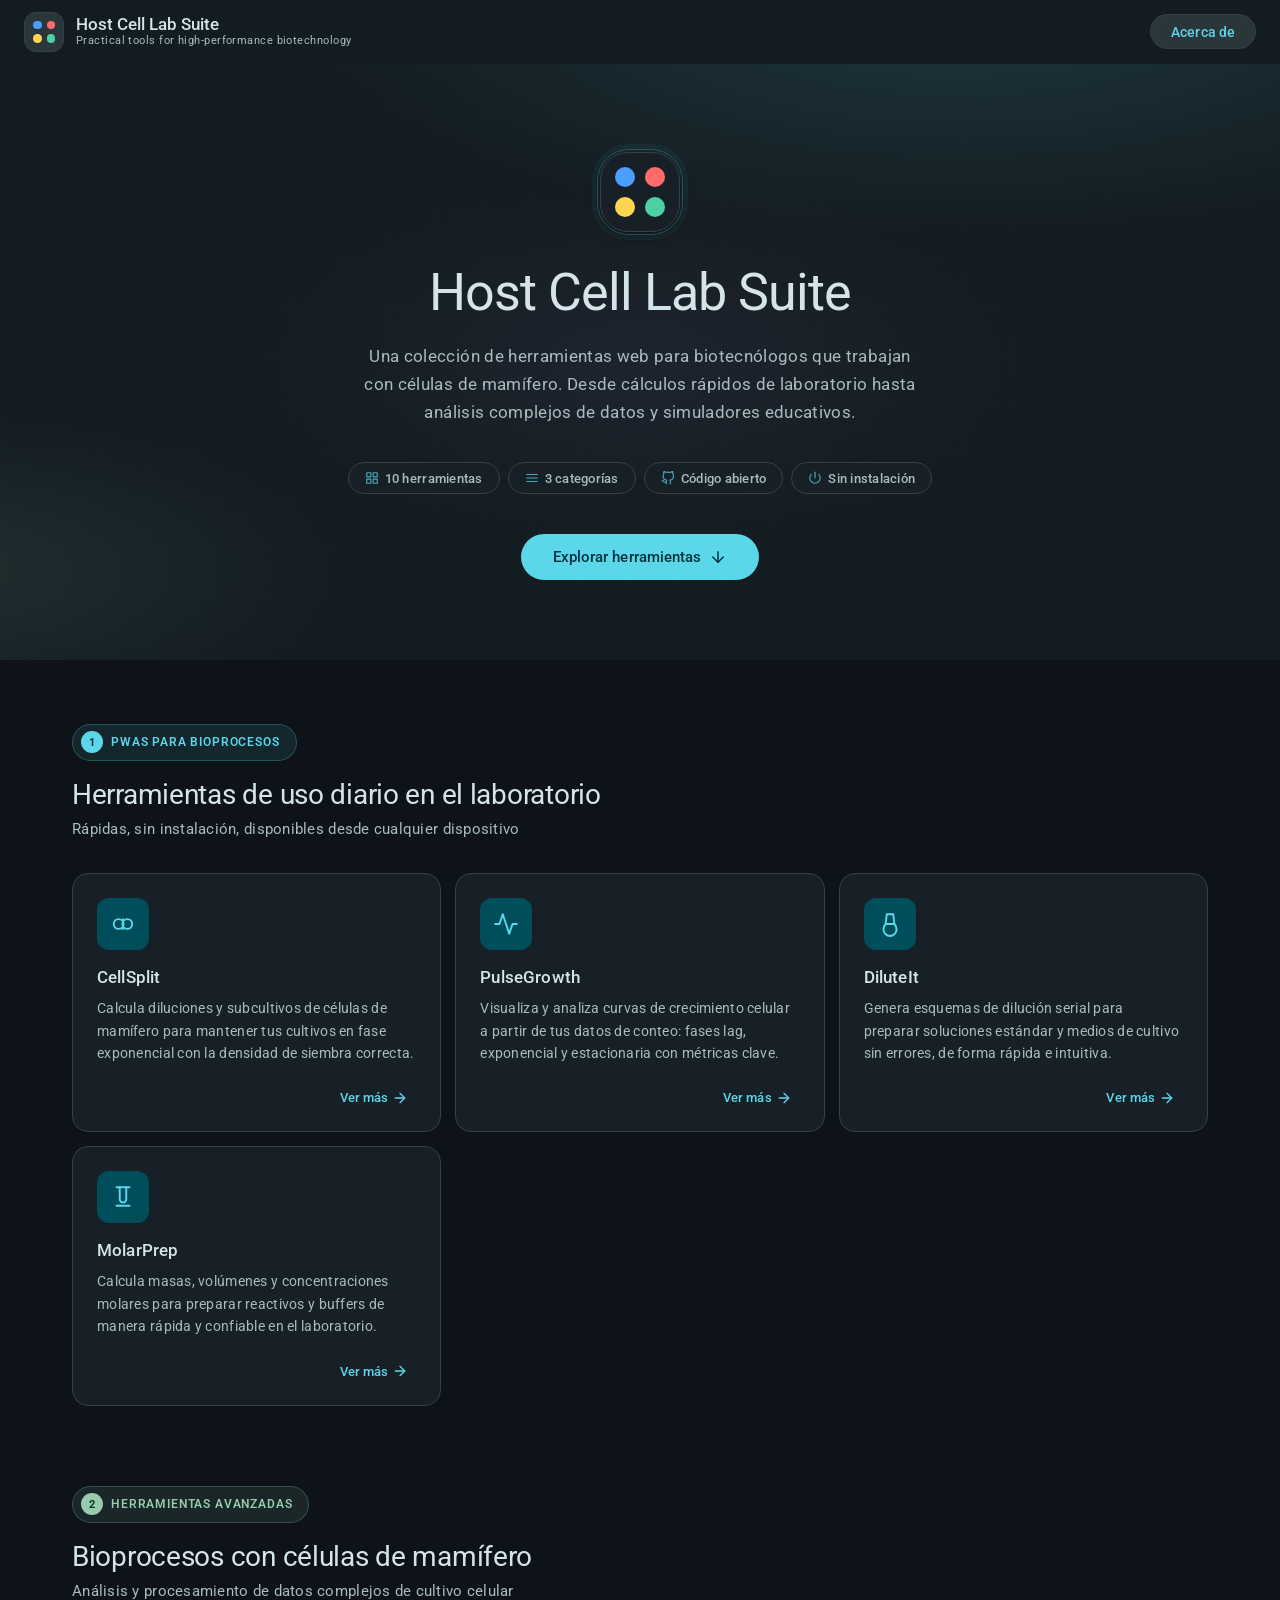
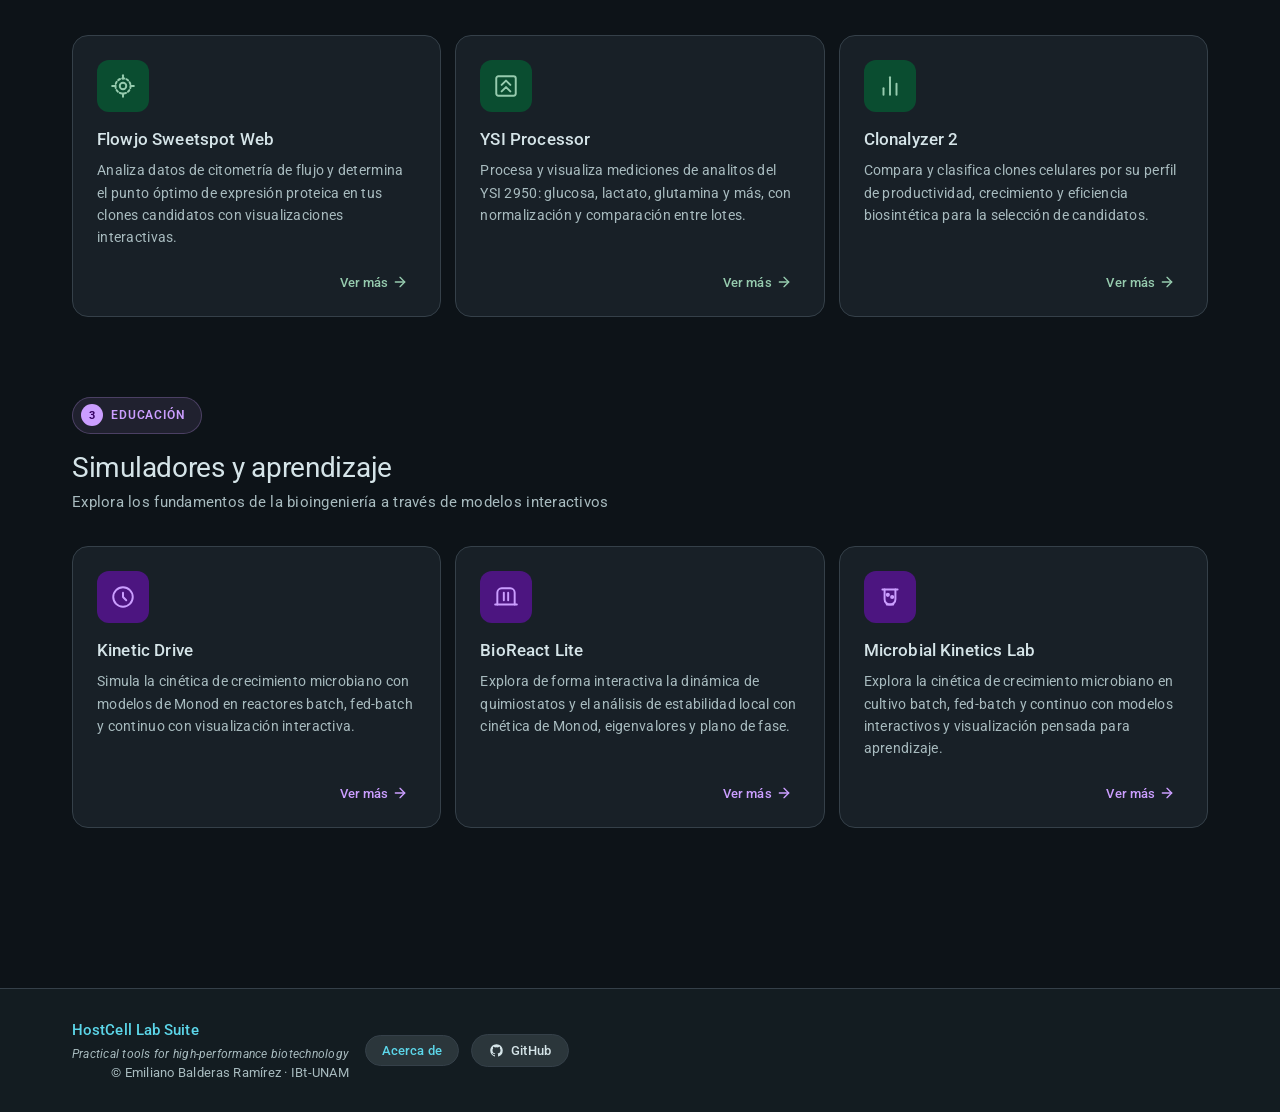
==== commit a768018b: "refine tool CTAs and add microbial kinetics page" ====
--- a/index.html
+++ b/index.html
@@ -134,7 +134,7 @@
             <rect x="3" y="3" width="7" height="7"/><rect x="14" y="3" width="7" height="7"/>
             <rect x="14" y="14" width="7" height="7"/><rect x="3" y="14" width="7" height="7"/>
           </svg>
-          9 herramientas
+          10 herramientas
         </div>
         <div class="hc-assist-chip" role="listitem">
           <svg width="14" height="14" viewBox="0 0 24 24" fill="none" stroke="currentColor" stroke-width="2" stroke-linecap="round" stroke-linejoin="round" aria-hidden="true">
@@ -438,6 +438,34 @@
           <div class="md-card__body">
             <div class="md-card__title">BioReact Lite</div>
             <p class="md-card__supporting">Explora de forma interactiva la dinámica de quimiostatos y el análisis de estabilidad local con cinética de Monod, eigenvalores y plano de fase.</p>
+          </div>
+          <div class="md-card__actions">
+            <span class="md-card__action-btn">
+              Ver más
+              <svg width="16" height="16" viewBox="0 0 24 24" fill="none" stroke="currentColor" stroke-width="2" stroke-linecap="round" stroke-linejoin="round" aria-hidden="true">
+                <line x1="5" y1="12" x2="19" y2="12"/><polyline points="12 5 19 12 12 19"/>
+              </svg>
+            </span>
+          </div>
+        </a>
+
+        <!-- Microbial Kinetics Lab -->
+        <a class="md-card md-card--tertiary" href="tools/microbial-kinetics-lab.html" aria-label="Ver Microbial Kinetics Lab">
+          <div class="md-state-layer" aria-hidden="true"></div>
+          <div class="md-card__media">
+            <div class="md-card__icon-container md-card__icon-container--tertiary">
+              <svg width="26" height="26" viewBox="0 0 24 24" fill="none" stroke="currentColor" stroke-width="1.8" stroke-linecap="round" stroke-linejoin="round" aria-hidden="true">
+                <path d="M7 5v9a5 5 0 0 0 10 0V5"/>
+                <line x1="5" y1="5" x2="19" y2="5"/>
+                <circle cx="10" cy="10" r="1"/>
+                <circle cx="14" cy="12" r="1"/>
+                <path d="M9 19h6"/>
+              </svg>
+            </div>
+          </div>
+          <div class="md-card__body">
+            <div class="md-card__title">Microbial Kinetics Lab</div>
+            <p class="md-card__supporting">Explora la cinética de crecimiento microbiano en cultivo batch, fed-batch y continuo con modelos interactivos y visualización pensada para aprendizaje.</p>
           </div>
           <div class="md-card__actions">
             <span class="md-card__action-btn">
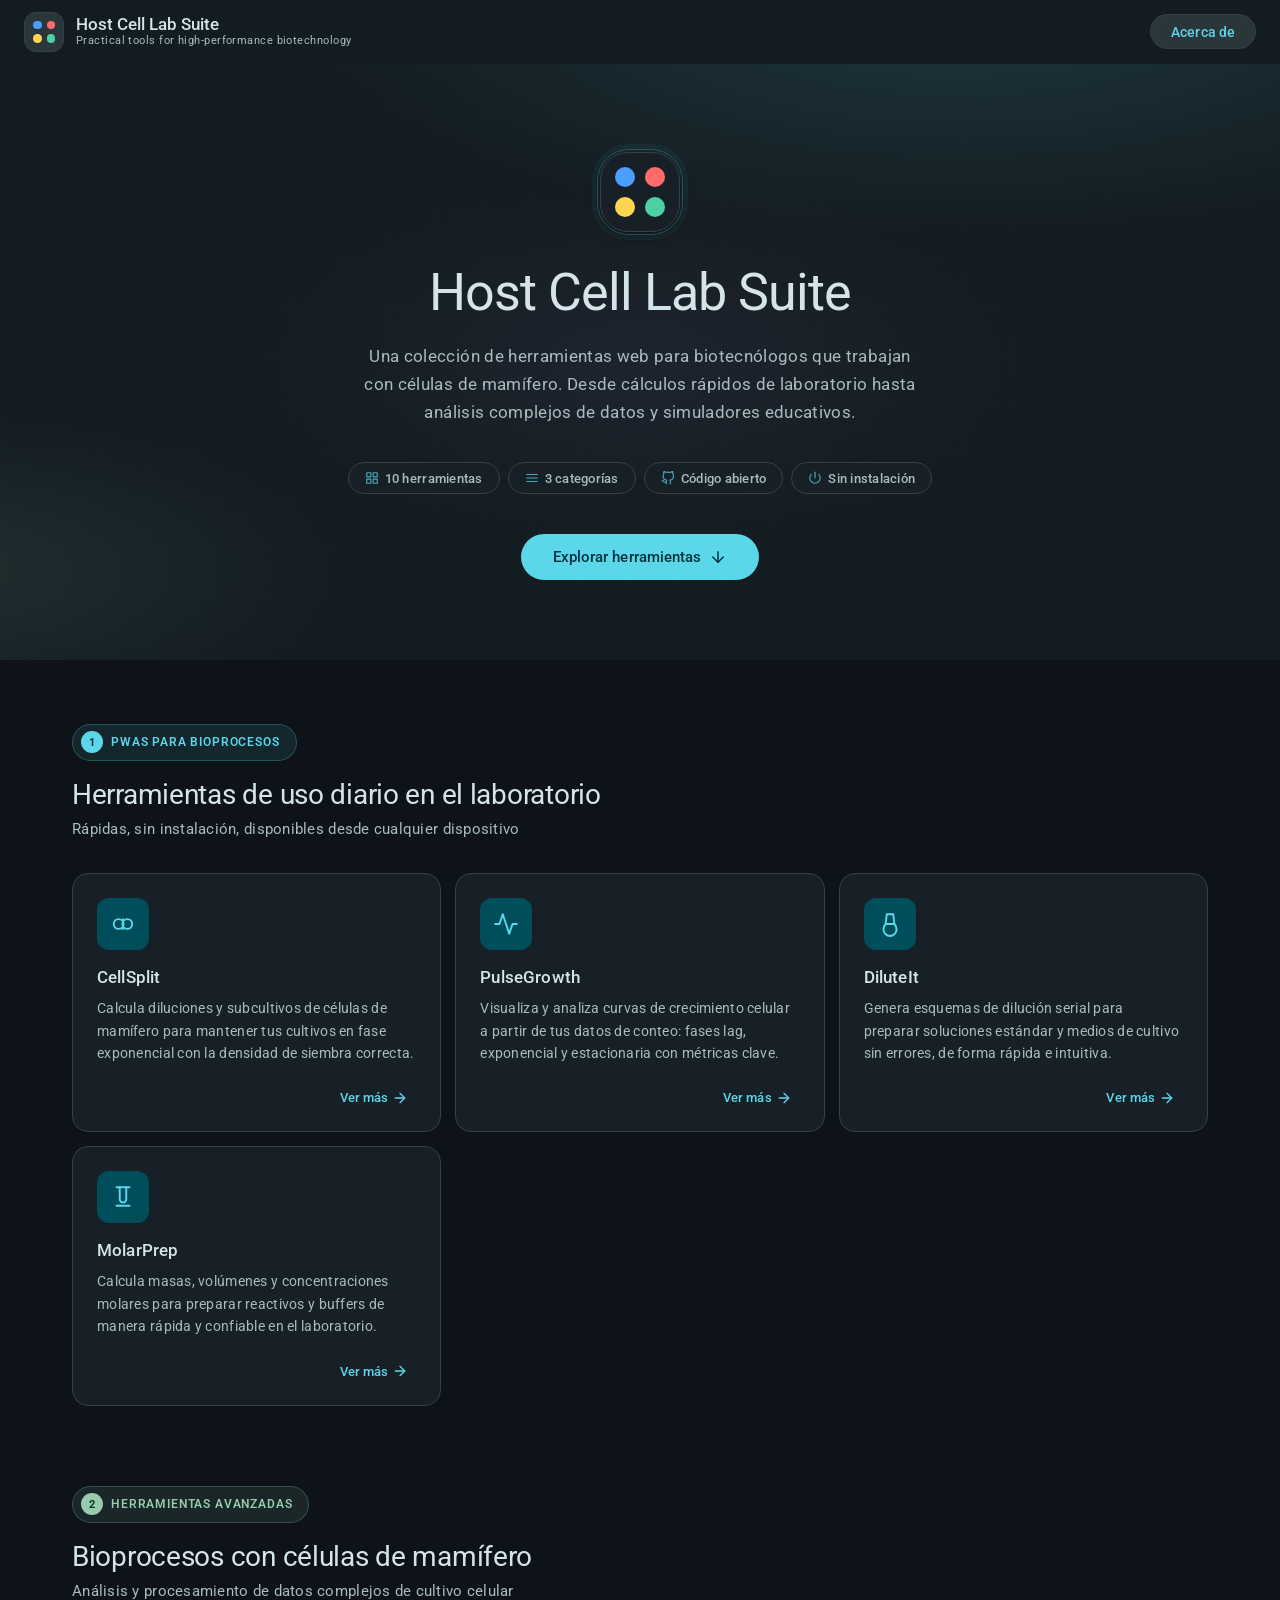
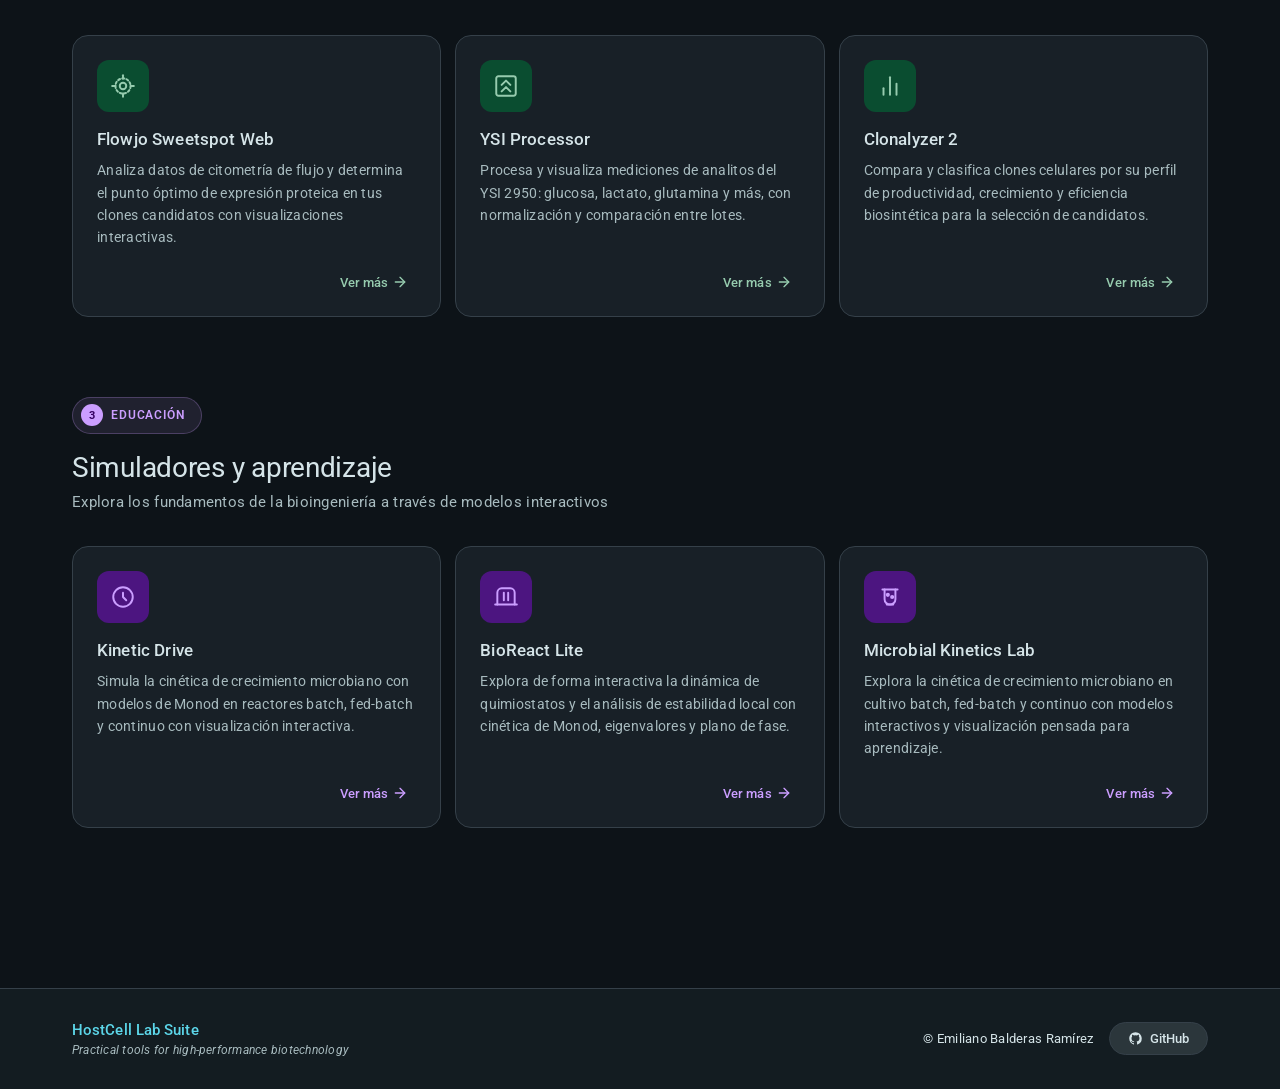
==== commit 89b21df8: "unify site footers and link footer navigation" ====
--- a/index.html
+++ b/index.html
@@ -485,38 +485,33 @@
   <!-- ══ FOOTER ══ -->
   <footer class="hc-footer">
     <div class="hc-footer__inner">
-      <div class="hc-footer__left">
-        <div class="hc-footer__brand">
+      <div class="hc-footer__brand">
+        <a class="hc-footer__brand-link" href="index.html">
           <span class="hc-footer__name">HostCell Lab Suite</span>
           <span class="hc-footer__slogan">Practical tools for high-performance biotechnology</span>
-        </div>
-        <span class="hc-footer__author">© Emiliano Balderas Ramírez · IBt-UNAM</span>
-      </div>
-      <div class="hc-footer__right">
-        <a href="about.html" class="md-button-tonal" style="font-size:0.8125rem; padding:0.45rem 1rem;">
-          Acerca de
-        </a>
-        <a href="https://github.com/ebalderasr"
-           target="_blank" rel="noopener noreferrer"
-           class="hc-footer__github">
-          <svg xmlns="http://www.w3.org/2000/svg" width="15" height="15"
-               viewBox="0 0 24 24" fill="currentColor" aria-hidden="true">
-            <path d="M12 2C6.477 2 2 6.484 2 12.017c0 4.425 2.865 8.18 6.839
-            9.504.5.092.682-.217.682-.483 0-.237-.008-.868-.013-1.703-2.782.605
-            -3.369-1.343-3.369-1.343-.454-1.158-1.11-1.466-1.11-1.466-.908-.62
-            .069-.608.069-.608 1.003.07 1.531 1.032 1.531 1.032.892 1.53 2.341
-            1.088 2.91.832.092-.647.35-1.088.636-1.338-2.22-.253-4.555-1.113
-            -4.555-4.951 0-1.093.39-1.988 1.029-2.688-.103-.253-.446-1.272.098
-            -2.65 0 0 .84-.27 2.75 1.026A9.564 9.564 0 0 1 12 6.844a9.59 9.59
-            0 0 1 2.504.337c1.909-1.296 2.747-1.027 2.747-1.027.546 1.379.202
-            2.398.1 2.651.64.7 1.028 1.595 1.028 2.688 0 3.848-2.339 4.695
-            -4.566 4.943.359.309.678.92.678 1.855 0 1.338-.012 2.419-.012 2.747
-            0 .268.18.58.688.482A10.02 10.02 0 0 0 22 12.017C22 6.484 17.522 2
-            12 2Z"/>
-          </svg>
-          <span>GitHub</span>
-        </a>
-      </div>
+        </a>
+      </div>
+      <a class="hc-footer__author hc-footer__author-link" href="about.html">© Emiliano Balderas Ramírez</a>
+      <a href="https://github.com/ebalderasr"
+         target="_blank" rel="noopener noreferrer"
+         class="hc-footer__github">
+        <svg xmlns="http://www.w3.org/2000/svg" width="15" height="15"
+             viewBox="0 0 24 24" fill="currentColor" aria-hidden="true">
+          <path d="M12 2C6.477 2 2 6.484 2 12.017c0 4.425 2.865 8.18 6.839
+          9.504.5.092.682-.217.682-.483 0-.237-.008-.868-.013-1.703-2.782.605
+          -3.369-1.343-3.369-1.343-.454-1.158-1.11-1.466-1.11-1.466-.908-.62
+          .069-.608.069-.608 1.003.07 1.531 1.032 1.531 1.032.892 1.53 2.341
+          1.088 2.91.832.092-.647.35-1.088.636-1.338-2.22-.253-4.555-1.113
+          -4.555-4.951 0-1.093.39-1.988 1.029-2.688-.103-.253-.446-1.272.098
+          -2.65 0 0 .84-.27 2.75 1.026A9.564 9.564 0 0 1 12 6.844a9.59 9.59
+          0 0 1 2.504.337c1.909-1.296 2.747-1.027 2.747-1.027.546 1.379.202
+          2.398.1 2.651.64.7 1.028 1.595 1.028 2.688 0 3.848-2.339 4.695
+          -4.566 4.943.359.309.678.92.678 1.855 0 1.338-.012 2.419-.012 2.747
+          0 .268.18.58.688.482A10.02 10.02 0 0 0 22 12.017C22 6.484 17.522 2
+          12 2Z"/>
+        </svg>
+        <span>GitHub</span>
+      </a>
     </div>
   </footer>
 
--- a/style.css
+++ b/style.css
@@ -130,6 +130,21 @@
   overflow: hidden;
 }
 
+.hc-home-link {
+  display: flex;
+  align-items: center;
+  gap: 12px;
+  min-width: 0;
+  color: inherit;
+  text-decoration: none;
+  border-radius: var(--md-shape-md);
+}
+
+.hc-home-link:focus-visible {
+  outline: 2px solid var(--md-primary);
+  outline-offset: 4px;
+}
+
 /* ── 4-dot brand mark ────────────────────────────────────── */
 .hc-logo-mark {
   flex-shrink: 0;
@@ -638,6 +653,21 @@
   flex-direction: column;
 }
 
+.hc-footer__brand-link {
+  display: inline-flex;
+  flex-direction: column;
+  gap: 0.25rem;
+  color: inherit;
+  text-decoration: none;
+}
+
+.hc-footer__brand-link:focus-visible,
+.hc-footer__author-link:focus-visible {
+  outline: 2px solid var(--md-primary);
+  outline-offset: 4px;
+  border-radius: var(--md-shape-sm);
+}
+
 /* MD3 Label Large */
 .hc-footer__name {
   font-family: 'Google Sans', 'Roboto', sans-serif;
@@ -661,6 +691,11 @@
   letter-spacing: 0.02em;
   color: var(--md-on-surface-variant);
   margin-left: auto;
+}
+
+.hc-footer__author-link {
+  color: inherit;
+  text-decoration: none;
 }
 
 .hc-footer__right {
@@ -833,6 +868,20 @@
   max-width: 560px; margin: 0 auto;
 }
 
+.tool-hero__cta {
+  display: flex;
+  justify-content: center;
+  margin-top: 1.5rem;
+}
+
+.tool-hero__cta .md-button-filled--large {
+  box-shadow: var(--md-elevation-2);
+}
+
+.tool-hero__cta .md-button-filled--large:hover {
+  box-shadow: var(--md-elevation-3);
+}
+
 /* Tool page content */
 .tool-content {
   max-width: 960px; margin: 0 auto;
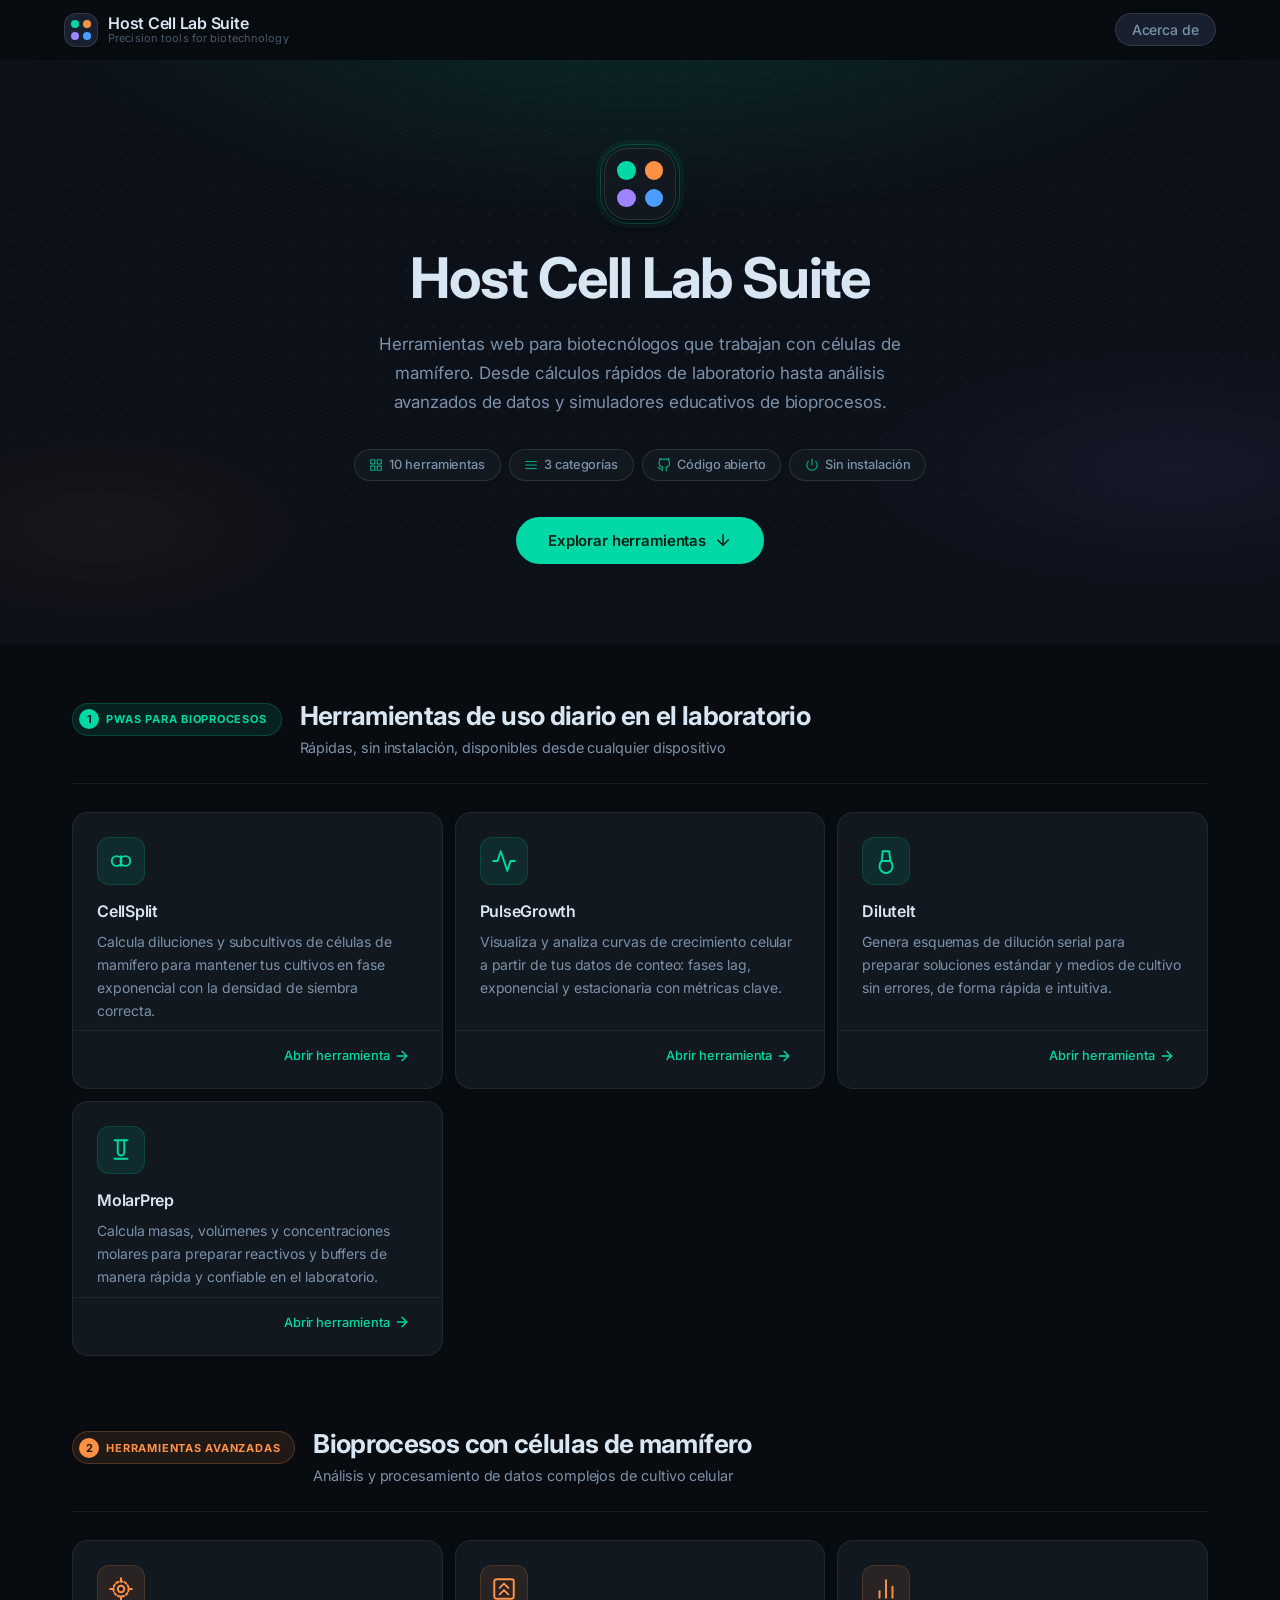
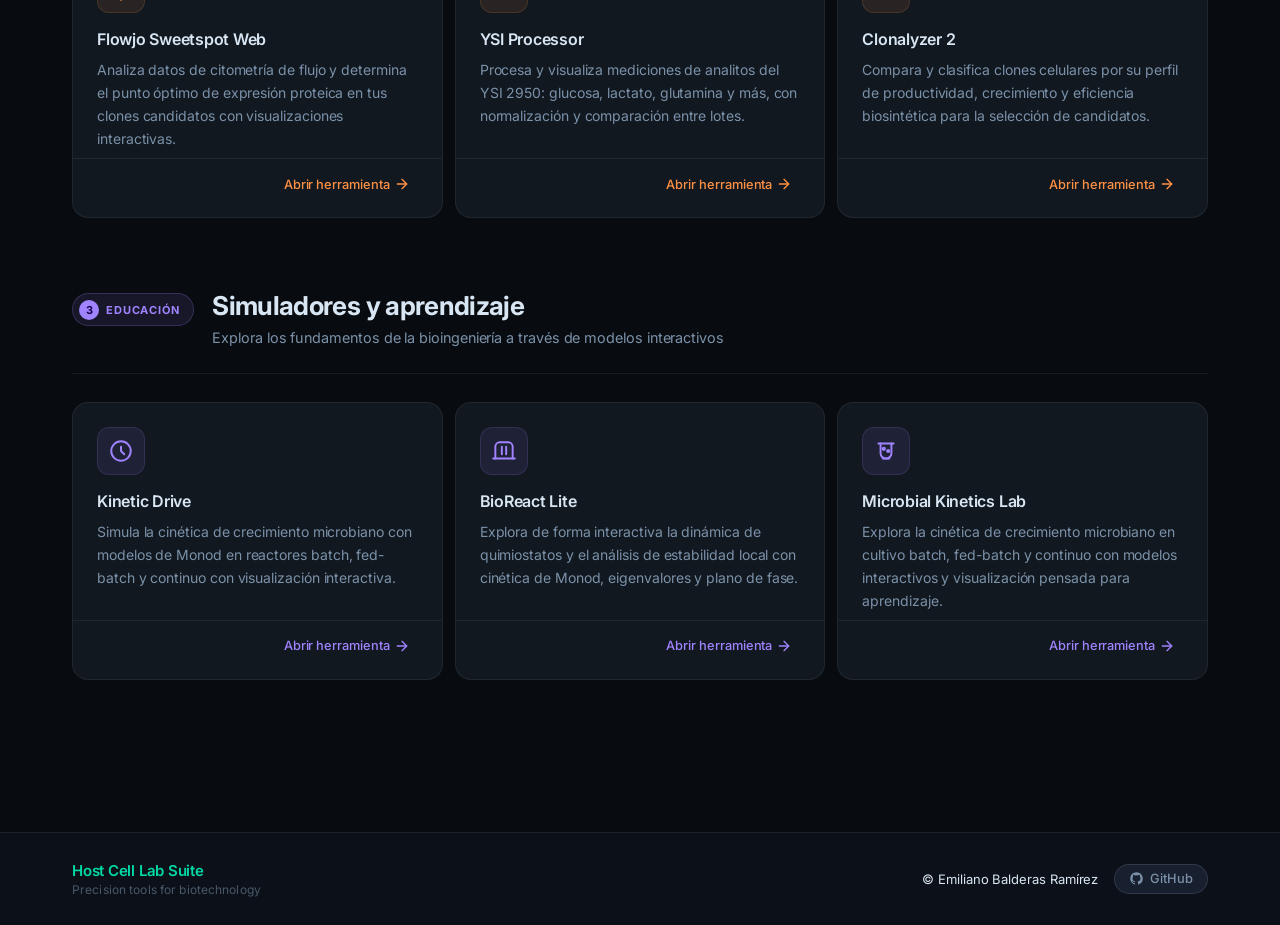
==== commit 002156df: "redesign site with Precision Bio design system - New dark palette (#080C11 base, teal/amber/violet a" ====
--- a/index.html
+++ b/index.html
@@ -53,12 +53,6 @@
           "https://github.com/ebalderasr",
           "https://www.linkedin.com/in/emilianobalderas/",
           "https://ebalderasr.github.io/ebalderasr/"
-        ],
-        "knowsAbout": [
-          "Upstream Bioprocessing", "CHO Cell Culture", "Fed-batch Bioreactor",
-          "Saccharomyces cerevisiae", "Escherichia coli", "Molecular Biology",
-          "CRISPR-Cas9", "Scientific Software", "Data Science", "Python",
-          "Biotherapeutics", "Recombinant Protein Production"
         ]
       },
       {
@@ -68,8 +62,7 @@
         "operatingSystem": "Any — runs in web browser",
         "url": "https://hostcell.app/",
         "author": { "@id": "#emiliano" },
-        "license": "https://opensource.org/licenses/MIT",
-        "description": "Browser-based tools for upstream bioprocessing: cell passaging, growth kinetics, molar solution preparation, serial dilution, YSI 2950 data processing, flow cytometry sweetspot analysis, clone comparison, and bioreactor simulation."
+        "license": "https://opensource.org/licenses/MIT"
       }
     ]
   }
@@ -77,26 +70,26 @@
 
   <link rel="preconnect" href="https://fonts.googleapis.com" />
   <link rel="preconnect" href="https://fonts.gstatic.com" crossorigin />
-  <link href="https://fonts.googleapis.com/css2?family=Google+Sans:wght@400;500;700&family=Roboto:wght@300;400;500&display=swap" rel="stylesheet" />
+  <link href="https://fonts.googleapis.com/css2?family=Inter:wght@300;400;500;600;700&family=Roboto+Mono:wght@400;500&display=swap" rel="stylesheet" />
 
   <link rel="stylesheet" href="style.css" />
 </head>
 <body>
 
-  <!-- ══ MD3 TOP APP BAR ══ -->
+  <!-- ══ NAVIGATION ══ -->
   <header class="md-top-app-bar" id="app-bar">
     <div class="md-top-app-bar__row">
 
       <div class="md-top-app-bar__leading">
         <div class="hc-logo-mark" aria-hidden="true">
+          <div class="hc-logo-dot" style="background:#00D9A6"></div>
+          <div class="hc-logo-dot" style="background:#FF9144"></div>
+          <div class="hc-logo-dot" style="background:#A083FF"></div>
           <div class="hc-logo-dot" style="background:#4B9EFF"></div>
-          <div class="hc-logo-dot" style="background:#FF6B6B"></div>
-          <div class="hc-logo-dot" style="background:#FFD54F"></div>
-          <div class="hc-logo-dot" style="background:#4DD0A5"></div>
         </div>
         <div class="hc-brand">
           <span class="hc-brand__name">Host Cell Lab Suite</span>
-          <span class="hc-brand__tagline">Practical tools for high-performance biotechnology</span>
+          <span class="hc-brand__tagline">Precision tools for biotechnology</span>
         </div>
       </div>
 
@@ -113,21 +106,20 @@
     <div class="hc-hero__content">
 
       <div class="hc-hero__logo" aria-hidden="true">
+        <div class="hc-logo-dot" style="background:#00D9A6"></div>
+        <div class="hc-logo-dot" style="background:#FF9144"></div>
+        <div class="hc-logo-dot" style="background:#A083FF"></div>
         <div class="hc-logo-dot" style="background:#4B9EFF"></div>
-        <div class="hc-logo-dot" style="background:#FF6B6B"></div>
-        <div class="hc-logo-dot" style="background:#FFD54F"></div>
-        <div class="hc-logo-dot" style="background:#4DD0A5"></div>
       </div>
 
       <h1 class="hc-hero__title">Host Cell Lab Suite</h1>
 
       <p class="hc-hero__body">
-        Una colección de herramientas web para biotecnólogos que trabajan con células
-        de mamífero. Desde cálculos rápidos de laboratorio hasta análisis complejos de
-        datos y simuladores educativos.
+        Herramientas web para biotecnólogos que trabajan con células de mamífero.
+        Desde cálculos rápidos de laboratorio hasta análisis avanzados de datos
+        y simuladores educativos de bioprocesos.
       </p>
 
-      <!-- MD3 Assist Chips -->
       <div class="hc-hero__chips" role="list">
         <div class="hc-assist-chip" role="listitem">
           <svg width="14" height="14" viewBox="0 0 24 24" fill="none" stroke="currentColor" stroke-width="2" stroke-linecap="round" stroke-linejoin="round" aria-hidden="true">
@@ -178,8 +170,10 @@
           <span class="hc-category-chip__num" aria-hidden="true">1</span>
           PWAs para Bioprocesos
         </div>
-        <h2 class="hc-section__title" id="section-pwa-title">Herramientas de uso diario en el laboratorio</h2>
-        <p class="hc-section__sub">Rápidas, sin instalación, disponibles desde cualquier dispositivo</p>
+        <div class="hc-section__meta">
+          <h2 class="hc-section__title" id="section-pwa-title">Herramientas de uso diario en el laboratorio</h2>
+          <p class="hc-section__sub">Rápidas, sin instalación, disponibles desde cualquier dispositivo</p>
+        </div>
       </div>
 
       <div class="hc-tool-grid">
@@ -201,7 +195,7 @@
           </div>
           <div class="md-card__actions">
             <span class="md-card__action-btn">
-              Ver más
+              Abrir herramienta
               <svg width="16" height="16" viewBox="0 0 24 24" fill="none" stroke="currentColor" stroke-width="2" stroke-linecap="round" stroke-linejoin="round" aria-hidden="true">
                 <line x1="5" y1="12" x2="19" y2="12"/><polyline points="12 5 19 12 12 19"/>
               </svg>
@@ -225,7 +219,7 @@
           </div>
           <div class="md-card__actions">
             <span class="md-card__action-btn">
-              Ver más
+              Abrir herramienta
               <svg width="16" height="16" viewBox="0 0 24 24" fill="none" stroke="currentColor" stroke-width="2" stroke-linecap="round" stroke-linejoin="round" aria-hidden="true">
                 <line x1="5" y1="12" x2="19" y2="12"/><polyline points="12 5 19 12 12 19"/>
               </svg>
@@ -250,7 +244,7 @@
           </div>
           <div class="md-card__actions">
             <span class="md-card__action-btn">
-              Ver más
+              Abrir herramienta
               <svg width="16" height="16" viewBox="0 0 24 24" fill="none" stroke="currentColor" stroke-width="2" stroke-linecap="round" stroke-linejoin="round" aria-hidden="true">
                 <line x1="5" y1="12" x2="19" y2="12"/><polyline points="12 5 19 12 12 19"/>
               </svg>
@@ -276,7 +270,7 @@
           </div>
           <div class="md-card__actions">
             <span class="md-card__action-btn">
-              Ver más
+              Abrir herramienta
               <svg width="16" height="16" viewBox="0 0 24 24" fill="none" stroke="currentColor" stroke-width="2" stroke-linecap="round" stroke-linejoin="round" aria-hidden="true">
                 <line x1="5" y1="12" x2="19" y2="12"/><polyline points="12 5 19 12 12 19"/>
               </svg>
@@ -295,8 +289,10 @@
           <span class="hc-category-chip__num" aria-hidden="true">2</span>
           Herramientas Avanzadas
         </div>
-        <h2 class="hc-section__title" id="section-adv-title">Bioprocesos con células de mamífero</h2>
-        <p class="hc-section__sub">Análisis y procesamiento de datos complejos de cultivo celular</p>
+        <div class="hc-section__meta">
+          <h2 class="hc-section__title" id="section-adv-title">Bioprocesos con células de mamífero</h2>
+          <p class="hc-section__sub">Análisis y procesamiento de datos complejos de cultivo celular</p>
+        </div>
       </div>
 
       <div class="hc-tool-grid">
@@ -322,7 +318,7 @@
           </div>
           <div class="md-card__actions">
             <span class="md-card__action-btn">
-              Ver más
+              Abrir herramienta
               <svg width="16" height="16" viewBox="0 0 24 24" fill="none" stroke="currentColor" stroke-width="2" stroke-linecap="round" stroke-linejoin="round" aria-hidden="true">
                 <line x1="5" y1="12" x2="19" y2="12"/><polyline points="12 5 19 12 12 19"/>
               </svg>
@@ -348,7 +344,7 @@
           </div>
           <div class="md-card__actions">
             <span class="md-card__action-btn">
-              Ver más
+              Abrir herramienta
               <svg width="16" height="16" viewBox="0 0 24 24" fill="none" stroke="currentColor" stroke-width="2" stroke-linecap="round" stroke-linejoin="round" aria-hidden="true">
                 <line x1="5" y1="12" x2="19" y2="12"/><polyline points="12 5 19 12 12 19"/>
               </svg>
@@ -372,7 +368,7 @@
           </div>
           <div class="md-card__actions">
             <span class="md-card__action-btn">
-              Ver más
+              Abrir herramienta
               <svg width="16" height="16" viewBox="0 0 24 24" fill="none" stroke="currentColor" stroke-width="2" stroke-linecap="round" stroke-linejoin="round" aria-hidden="true">
                 <line x1="5" y1="12" x2="19" y2="12"/><polyline points="12 5 19 12 12 19"/>
               </svg>
@@ -391,8 +387,10 @@
           <span class="hc-category-chip__num" aria-hidden="true">3</span>
           Educación
         </div>
-        <h2 class="hc-section__title" id="section-edu-title">Simuladores y aprendizaje</h2>
-        <p class="hc-section__sub">Explora los fundamentos de la bioingeniería a través de modelos interactivos</p>
+        <div class="hc-section__meta">
+          <h2 class="hc-section__title" id="section-edu-title">Simuladores y aprendizaje</h2>
+          <p class="hc-section__sub">Explora los fundamentos de la bioingeniería a través de modelos interactivos</p>
+        </div>
       </div>
 
       <div class="hc-tool-grid">
@@ -414,7 +412,7 @@
           </div>
           <div class="md-card__actions">
             <span class="md-card__action-btn">
-              Ver más
+              Abrir herramienta
               <svg width="16" height="16" viewBox="0 0 24 24" fill="none" stroke="currentColor" stroke-width="2" stroke-linecap="round" stroke-linejoin="round" aria-hidden="true">
                 <line x1="5" y1="12" x2="19" y2="12"/><polyline points="12 5 19 12 12 19"/>
               </svg>
@@ -441,7 +439,7 @@
           </div>
           <div class="md-card__actions">
             <span class="md-card__action-btn">
-              Ver más
+              Abrir herramienta
               <svg width="16" height="16" viewBox="0 0 24 24" fill="none" stroke="currentColor" stroke-width="2" stroke-linecap="round" stroke-linejoin="round" aria-hidden="true">
                 <line x1="5" y1="12" x2="19" y2="12"/><polyline points="12 5 19 12 12 19"/>
               </svg>
@@ -469,7 +467,7 @@
           </div>
           <div class="md-card__actions">
             <span class="md-card__action-btn">
-              Ver más
+              Abrir herramienta
               <svg width="16" height="16" viewBox="0 0 24 24" fill="none" stroke="currentColor" stroke-width="2" stroke-linecap="round" stroke-linejoin="round" aria-hidden="true">
                 <line x1="5" y1="12" x2="19" y2="12"/><polyline points="12 5 19 12 12 19"/>
               </svg>
@@ -487,8 +485,8 @@
     <div class="hc-footer__inner">
       <div class="hc-footer__brand">
         <a class="hc-footer__brand-link" href="index.html">
-          <span class="hc-footer__name">HostCell Lab Suite</span>
-          <span class="hc-footer__slogan">Practical tools for high-performance biotechnology</span>
+          <span class="hc-footer__name">Host Cell Lab Suite</span>
+          <span class="hc-footer__slogan">Precision tools for biotechnology</span>
         </a>
       </div>
       <a class="hc-footer__author hc-footer__author-link" href="about.html">© Emiliano Balderas Ramírez</a>
--- a/style.css
+++ b/style.css
@@ -1,87 +1,94 @@
-/* ══════════════════════════════════════════════════════════
-   HOST CELL LAB SUITE — Material Design 3 · Dark Science
-   ══════════════════════════════════════════════════════════ */
-
-/* ── MD3 Dark Color Tokens ───────────────────────────────── */
+/* ══════════════════════════════════════════════
+   HOST CELL LAB SUITE — Precision Bio v3
+   ══════════════════════════════════════════════ */
+
+@import url('https://fonts.googleapis.com/css2?family=Inter:wght@300;400;500;600;700&display=swap');
+
+/* ── TOKENS ──────────────────────────────────── */
 :root {
-  /* Primary — Science Cyan */
-  --md-primary:               #5CD6E9;
-  --md-on-primary:            #003540;
-  --md-primary-container:     #004E5C;
-  --md-on-primary-container:  #B0EEFF;
-
-  /* Secondary — Sage Green (Herramientas Avanzadas) */
-  --md-secondary:             #96CBAE;
-  --md-on-secondary:          #003821;
-  --md-secondary-container:   #0A4D30;
-  --md-on-secondary-container:#B2E8CA;
-
-  /* Tertiary — Soft Lavender (Educación) */
-  --md-tertiary:              #CB9EFF;
-  --md-on-tertiary:           #350062;
-  --md-tertiary-container:    #4C1580;
-  --md-on-tertiary-container: #EADDFF;
-
-  /* Surface family — deep navy/teal tint */
-  --md-background:            #0D1318;
-  --md-surface:               #0D1318;
-  --md-surface-variant:       #354049;
-  --md-on-surface:            #D5E4E8;
-  --md-on-surface-variant:    #A8BBBF;
-
-  /* Containers (tonal elevation) */
-  --md-surface-container-lowest:  #080D12;
-  --md-surface-container-low:     #131C21;
-  --md-surface-container:         #182027;
-  --md-surface-container-high:    #212B30;
-  --md-surface-container-highest: #2B363B;
-
-  /* Outline */
-  --md-outline:         #778D96;
-  --md-outline-variant: #354049;
-
-  /* Error */
-  --md-error:           #FFB4AB;
-  --md-on-error:        #690005;
-  --md-error-container: #93000A;
-
-  /* ── MD3 Shape Scale ──────────────────────────────────── */
-  --md-shape-xs:    4px;
-  --md-shape-sm:    8px;
-  --md-shape-md:    12px;
-  --md-shape-lg:    16px;
-  --md-shape-xl:    28px;
-  --md-shape-full:  9999px;
-
-  /* ── MD3 Elevation (dark — stronger shadows) ─────────── */
-  --md-elevation-1: 0 1px 2px rgba(0,0,0,0.6), 0 1px 3px 1px rgba(0,0,0,0.35);
-  --md-elevation-2: 0 1px 2px rgba(0,0,0,0.6), 0 2px 6px 2px rgba(0,0,0,0.35);
-  --md-elevation-3: 0 4px 8px 3px rgba(0,0,0,0.35), 0 1px 3px rgba(0,0,0,0.6);
-
-  /* ── MD3 Motion ──────────────────────────────────────── */
-  --md-easing-standard:   cubic-bezier(0.2, 0, 0, 1);
-  --md-easing-emphasized: cubic-bezier(0.2, 0, 0, 1);
-  --md-easing-decel:      cubic-bezier(0.05, 0.7, 0.1, 1);
-  --md-duration-short:    200ms;
-  --md-duration-medium:   300ms;
-  --md-duration-long:     500ms;
-
-  /* ── Layout ──────────────────────────────────────────── */
-  --app-bar-height: 64px;
-}
-
-/* ── Reset ───────────────────────────────────────────────── */
-*, *::before, *::after { box-sizing: border-box; margin: 0; padding: 0; }
+  --col-green:       #00D9A6;
+  --col-green-bg:    rgba(0,217,166,0.10);
+  --col-amber:       #FF9144;
+  --col-amber-bg:    rgba(255,145,68,0.10);
+  --col-violet:      #A083FF;
+  --col-violet-bg:   rgba(160,131,255,0.10);
+
+  --col-bg:   #080C11;
+  --col-s0:   #0C1018;
+  --col-s1:   #111820;
+  --col-s2:   #182030;
+  --col-s3:   #1E2838;
+
+  --col-border:  rgba(255,255,255,0.065);
+  --col-border2: rgba(255,255,255,0.11);
+  --col-border3: rgba(255,255,255,0.17);
+
+  --col-text:  #D8E5F2;
+  --col-text2: #7B91A8;
+  --col-text3: #485869;
+
+  /* ── MD3 COMPAT (used by tool pages & about) ── */
+  --md-primary:               var(--col-green);
+  --md-on-primary:            #001F17;
+  --md-primary-container:     rgba(0,217,166,0.14);
+  --md-on-primary-container:  #ADFDE7;
+  --md-secondary:             var(--col-amber);
+  --md-on-secondary:          #231200;
+  --md-secondary-container:   rgba(255,145,68,0.14);
+  --md-on-secondary-container:#FFDDC3;
+  --md-tertiary:              var(--col-violet);
+  --md-on-tertiary:           #180048;
+  --md-tertiary-container:    rgba(160,131,255,0.14);
+  --md-on-tertiary-container: #EAE0FF;
+  --md-background:            var(--col-bg);
+  --md-surface:               var(--col-s0);
+  --md-surface-variant:       var(--col-s2);
+  --md-on-surface:            var(--col-text);
+  --md-on-surface-variant:    var(--col-text2);
+  --md-surface-container-lowest:  #06080C;
+  --md-surface-container-low:     var(--col-s0);
+  --md-surface-container:         var(--col-s1);
+  --md-surface-container-high:    var(--col-s2);
+  --md-surface-container-highest: var(--col-s3);
+  --md-outline:         var(--col-border3);
+  --md-outline-variant: var(--col-border);
+  --md-error:           #FF6B6B;
+  --md-on-error:        #30000A;
+  --md-error-container: #600014;
+
+  --md-shape-xs:   4px;
+  --md-shape-sm:   8px;
+  --md-shape-md:   12px;
+  --md-shape-lg:   16px;
+  --md-shape-xl:   24px;
+  --md-shape-full: 9999px;
+
+  --md-easing-standard:   cubic-bezier(0.2,0,0,1);
+  --md-easing-emphasized: cubic-bezier(0.2,0,0,1);
+  --md-easing-decel:      cubic-bezier(0.05,0.7,0.1,1);
+  --md-duration-short:    150ms;
+  --md-duration-medium:   250ms;
+  --md-duration-long:     400ms;
+
+  --md-elevation-1: 0 1px 2px rgba(0,0,0,.7),0 1px 3px 1px rgba(0,0,0,.4);
+  --md-elevation-2: 0 1px 2px rgba(0,0,0,.7),0 2px 6px 2px rgba(0,0,0,.4);
+  --md-elevation-3: 0 4px 8px 3px rgba(0,0,0,.4),0 1px 3px rgba(0,0,0,.7);
+
+  --app-bar-height: 60px;
+}
+
+/* ── RESET ─────────────────────────────────── */
+*,*::before,*::after { box-sizing:border-box; margin:0; padding:0; }
 
 html {
   scroll-behavior: smooth;
-  scroll-padding-top: calc(var(--app-bar-height) + 32px);
+  scroll-padding-top: calc(var(--app-bar-height) + 28px);
 }
 
 body {
-  font-family: 'Roboto', system-ui, sans-serif;
-  background: var(--md-background);
-  color: var(--md-on-surface);
+  font-family: 'Inter', system-ui, -apple-system, sans-serif;
+  background: var(--col-bg);
+  color: var(--col-text);
   min-height: 100vh;
   padding-top: var(--app-bar-height);
   -webkit-font-smoothing: antialiased;
@@ -90,30 +97,31 @@
 
 a { text-decoration: none; color: inherit; }
 
-/* ══════════════════════════════════════════════════════════
-   MD3 TOP APP BAR
-   ══════════════════════════════════════════════════════════ */
+/* ════════════════════════════════════════════
+   TOP APP BAR
+   ════════════════════════════════════════════ */
 .md-top-app-bar {
   position: fixed;
   top: 0; left: 0; right: 0;
   height: var(--app-bar-height);
   z-index: 1000;
-  background: var(--md-surface-container-low);
+  background: rgba(8,12,17,0.75);
+  backdrop-filter: blur(20px) saturate(1.4);
+  -webkit-backdrop-filter: blur(20px) saturate(1.4);
   border-bottom: 1px solid transparent;
-  transition:
-    border-color var(--md-duration-short) var(--md-easing-standard),
-    background   var(--md-duration-short) var(--md-easing-standard),
-    box-shadow   var(--md-duration-short) var(--md-easing-standard);
+  transition: border-color 150ms var(--md-easing-standard),
+              background   150ms var(--md-easing-standard);
 }
 
 .md-top-app-bar.scrolled {
-  background: var(--md-surface-container);
-  border-bottom-color: var(--md-outline-variant);
-  box-shadow: var(--md-elevation-2);
+  background: rgba(8,12,17,0.92);
+  border-bottom-color: var(--col-border);
 }
 
 .md-top-app-bar__row {
   height: 100%;
+  max-width: 1200px;
+  margin: 0 auto;
   display: flex;
   align-items: center;
   justify-content: space-between;
@@ -124,7 +132,7 @@
 .md-top-app-bar__leading {
   display: flex;
   align-items: center;
-  gap: 12px;
+  gap: 10px;
   min-width: 0;
   flex: 1 1 auto;
   overflow: hidden;
@@ -133,7 +141,7 @@
 .hc-home-link {
   display: flex;
   align-items: center;
-  gap: 12px;
+  gap: 10px;
   min-width: 0;
   color: inherit;
   text-decoration: none;
@@ -141,20 +149,19 @@
 }
 
 .hc-home-link:focus-visible {
-  outline: 2px solid var(--md-primary);
+  outline: 2px solid var(--col-green);
   outline-offset: 4px;
 }
 
-/* ── 4-dot brand mark ────────────────────────────────────── */
 .hc-logo-mark {
   flex-shrink: 0;
-  width: 40px; height: 40px;
+  width: 34px; height: 34px;
   display: grid;
   grid-template-columns: 1fr 1fr;
-  gap: 5px;
-  padding: 8px;
-  background: var(--md-surface-container-highest);
-  border: 1px solid var(--md-outline-variant);
+  gap: 4px;
+  padding: 6px;
+  background: var(--col-s2);
+  border: 1px solid var(--col-border2);
   border-radius: var(--md-shape-md);
 }
 
@@ -163,17 +170,13 @@
   width: 100%; height: 100%;
 }
 
-.hc-brand {
-  min-width: 0;
-  line-height: 1;
-}
+.hc-brand { min-width: 0; line-height: 1; }
 
 .hc-brand__name {
-  font-family: 'Google Sans', 'Roboto', sans-serif;
-  font-size: 1.0625rem;
-  font-weight: 500;
-  letter-spacing: 0;
-  color: var(--md-on-surface);
+  font-size: 1rem;
+  font-weight: 600;
+  letter-spacing: -0.015em;
+  color: var(--col-text);
   white-space: nowrap;
   overflow: hidden;
   text-overflow: ellipsis;
@@ -181,10 +184,10 @@
 }
 
 .hc-brand__tagline {
-  font-size: 0.7rem;
-  letter-spacing: 0.04em;
+  font-size: 0.6875rem;
+  letter-spacing: 0.01em;
   font-weight: 400;
-  color: var(--md-on-surface-variant);
+  color: var(--col-text3);
   white-space: nowrap;
   overflow: hidden;
   text-overflow: ellipsis;
@@ -192,152 +195,135 @@
   margin-top: 2px;
 }
 
-/* ── Tonal Button (nav "Acerca de") ─────────────────────── */
 .md-button-tonal {
   position: relative;
   display: inline-flex;
   align-items: center;
   gap: 8px;
-  padding: 0.55rem 1.25rem;
+  padding: 0.45rem 1rem;
   border-radius: var(--md-shape-full);
-  background: var(--md-surface-container-highest);
-  color: var(--md-primary);
-  border: 1px solid var(--md-outline-variant);
-  font-family: 'Google Sans', 'Roboto', sans-serif;
+  background: var(--col-s2);
+  color: var(--col-text2);
+  border: 1px solid var(--col-border2);
+  font-family: 'Inter', system-ui, sans-serif;
   font-size: 0.875rem;
   font-weight: 500;
-  letter-spacing: 0.006em;
+  letter-spacing: -0.005em;
   overflow: hidden;
   flex-shrink: 0;
-  transition: box-shadow var(--md-duration-short) var(--md-easing-standard),
-              background  var(--md-duration-short) var(--md-easing-standard);
-}
-
-.md-button-tonal::before {
-  content: '';
-  position: absolute;
-  inset: 0;
-  background: var(--md-primary);
-  opacity: 0;
-  transition: opacity var(--md-duration-short) var(--md-easing-standard);
-}
-
-.md-button-tonal:hover::before  { opacity: 0.08; }
-.md-button-tonal:active::before { opacity: 0.12; }
-.md-button-tonal:hover { box-shadow: var(--md-elevation-1); }
-
-/* ══════════════════════════════════════════════════════════
-   HERO
-   ══════════════════════════════════════════════════════════ */
+  transition: color 150ms var(--md-easing-standard),
+              background 150ms var(--md-easing-standard),
+              border-color 150ms var(--md-easing-standard);
+}
+
+.md-button-tonal:hover {
+  color: var(--col-text);
+  background: var(--col-s3);
+  border-color: var(--col-border3);
+}
+
+/* ════════════════════════════════════════════
+   HERO (index page)
+   ════════════════════════════════════════════ */
 .hc-hero {
   position: relative;
   padding: 5.5rem 2rem 5rem;
   text-align: center;
   overflow: hidden;
   background:
-    radial-gradient(ellipse 80% 60% at 75% -10%, rgba(92,214,233,0.14) 0%, transparent 65%),
-    radial-gradient(ellipse 60% 50% at -5%  85%, rgba(150,203,174,0.10) 0%, transparent 55%),
-    radial-gradient(ellipse 50% 50% at 50%  50%, rgba(203,158,255,0.06) 0%, transparent 65%),
-    var(--md-surface-container-low);
-}
-
-/* Subtle grid pattern overlay */
+    radial-gradient(ellipse 90% 70% at 50% -10%, rgba(0,217,166,0.13) 0%, transparent 55%),
+    radial-gradient(ellipse 60% 50% at 92% 70%,  rgba(160,131,255,0.07) 0%, transparent 50%),
+    radial-gradient(ellipse 40% 40% at 8%  80%,  rgba(255,145,68,0.05)  0%, transparent 50%),
+    var(--col-s0);
+}
+
 .hc-hero::before {
   content: '';
   position: absolute;
   inset: 0;
-  background-image:
-    linear-gradient(var(--md-outline-variant) 1px, transparent 1px),
-    linear-gradient(90deg, var(--md-outline-variant) 1px, transparent 1px);
-  background-size: 48px 48px;
-  opacity: 0.06;
+  background-image: radial-gradient(circle, rgba(255,255,255,0.055) 1px, transparent 1px);
+  background-size: 28px 28px;
   pointer-events: none;
-}
-
-/* Remove old bg blobs — handled via CSS gradient above */
+  mask-image: radial-gradient(ellipse 90% 80% at 50% 40%, black 20%, transparent 75%);
+  -webkit-mask-image: radial-gradient(ellipse 90% 80% at 50% 40%, black 20%, transparent 75%);
+}
+
 .hc-hero__bg { display: none; }
 
 .hc-hero__content {
   position: relative;
   z-index: 1;
-  max-width: 720px;
+  max-width: 760px;
   margin: 0 auto;
 }
 
-/* Big logo mark */
 .hc-hero__logo {
-  width: 80px; height: 80px;
+  width: 72px; height: 72px;
   display: grid;
   grid-template-columns: 1fr 1fr;
-  gap: 10px;
-  padding: 14px;
-  background: var(--md-surface-container);
-  border: 1px solid var(--md-outline-variant);
+  gap: 9px;
+  padding: 12px;
+  background: var(--col-s1);
+  border: 1px solid var(--col-border2);
   border-radius: var(--md-shape-xl);
-  box-shadow: 0 0 0 8px rgba(92,214,233,0.06), var(--md-elevation-3);
-  margin: 0 auto 2rem;
+  box-shadow: 0 0 0 8px rgba(0,217,166,0.06), var(--md-elevation-3);
+  margin: 0 auto 1.75rem;
   position: relative;
 }
 
-/* Glow ring on logo */
 .hc-hero__logo::before {
   content: '';
   position: absolute;
-  inset: -4px;
-  border-radius: calc(var(--md-shape-xl) + 4px);
-  border: 1px solid rgba(92,214,233,0.25);
+  inset: -5px;
+  border-radius: calc(var(--md-shape-xl) + 5px);
+  border: 1px solid rgba(0,217,166,0.22);
   pointer-events: none;
 }
 
-/* MD3 Display Medium */
 .hc-hero__title {
-  font-family: 'Google Sans', 'Roboto', sans-serif;
-  font-size: clamp(2.25rem, 5.5vw, 3.25rem);
-  font-weight: 400;
-  letter-spacing: -0.02em;
-  line-height: 1.12;
-  color: var(--md-on-surface);
+  font-size: clamp(2.5rem, 5.5vw, 3.5rem);
+  font-weight: 700;
+  letter-spacing: -0.03em;
+  line-height: 1.1;
+  color: var(--col-text);
   margin-bottom: 1.25rem;
 }
 
-/* MD3 Body Large */
 .hc-hero__body {
   font-size: 1.0625rem;
-  line-height: 1.65;
-  letter-spacing: 0.02em;
-  color: var(--md-on-surface-variant);
-  margin-bottom: 2.25rem;
+  line-height: 1.72;
+  letter-spacing: -0.005em;
+  color: var(--col-text2);
+  margin-bottom: 2rem;
   max-width: 560px;
   margin-left: auto;
   margin-right: auto;
 }
 
-/* Assist chips row */
 .hc-hero__chips {
   display: flex;
   justify-content: center;
   flex-wrap: wrap;
   gap: 0.5rem;
-  margin-bottom: 2.5rem;
+  margin-bottom: 2.25rem;
 }
 
 .hc-assist-chip {
   display: inline-flex;
   align-items: center;
   gap: 6px;
-  padding: 0.45rem 1rem;
+  padding: 0.45rem 0.9rem;
   border-radius: var(--md-shape-full);
-  background: var(--md-surface-container);
-  border: 1px solid var(--md-outline-variant);
-  font-size: 0.8125rem;
+  background: var(--col-s1);
+  border: 1px solid var(--col-border2);
+  font-size: 0.8rem;
   font-weight: 500;
-  letter-spacing: 0.02em;
-  color: var(--md-on-surface-variant);
-}
-
-.hc-assist-chip svg { opacity: 0.75; color: var(--md-primary); }
-
-/* MD3 Filled Button (CTA) */
+  letter-spacing: -0.005em;
+  color: var(--col-text2);
+}
+
+.hc-assist-chip svg { opacity: 0.75; color: var(--col-green); }
+
 .md-button-filled {
   position: relative;
   display: inline-flex;
@@ -345,193 +331,175 @@
   gap: 8px;
   padding: 0.875rem 2rem;
   border-radius: var(--md-shape-full);
-  background: var(--md-primary);
-  color: var(--md-on-primary);
-  font-family: 'Google Sans', 'Roboto', sans-serif;
+  background: var(--col-green);
+  color: #001F17;
+  font-family: 'Inter', system-ui, sans-serif;
   font-size: 0.9375rem;
-  font-weight: 500;
-  letter-spacing: 0.006em;
+  font-weight: 600;
+  letter-spacing: -0.01em;
   overflow: hidden;
-  transition: box-shadow var(--md-duration-short) var(--md-easing-standard),
-              transform  var(--md-duration-short) var(--md-easing-standard);
-  box-shadow: 0 0 0 0 rgba(92,214,233,0);
-}
-
-.md-button-filled::before {
-  content: '';
-  position: absolute;
-  inset: 0;
-  background: var(--md-on-primary);
-  opacity: 0;
-  transition: opacity var(--md-duration-short) var(--md-easing-standard);
-}
-
-.md-button-filled:hover::before  { opacity: 0.08; }
-.md-button-filled:active::before { opacity: 0.12; }
+  transition: box-shadow 150ms var(--md-easing-standard),
+              transform  150ms var(--md-easing-standard),
+              background 150ms var(--md-easing-standard);
+}
+
 .md-button-filled:hover {
-  box-shadow: 0 0 0 6px rgba(92,214,233,0.12), var(--md-elevation-2);
+  background: #00F0B8;
+  box-shadow: 0 0 0 6px rgba(0,217,166,0.15), var(--md-elevation-2);
   transform: translateY(-1px);
 }
 
-/* ══════════════════════════════════════════════════════════
+/* ════════════════════════════════════════════
    CONTENT AREA
-   ══════════════════════════════════════════════════════════ */
+   ════════════════════════════════════════════ */
 .hc-content {
   max-width: 1200px;
   margin: 0 auto;
-  padding: 4rem 2rem 5rem;
-}
-
-/* ══════════════════════════════════════════════════════════
+  padding: 3.5rem 2rem 5rem;
+}
+
+/* ════════════════════════════════════════════
    SECTIONS
-   ══════════════════════════════════════════════════════════ */
-.hc-section {
-  margin-bottom: 5rem;
-}
+   ════════════════════════════════════════════ */
+.hc-section { margin-bottom: 4.5rem; }
 
 .hc-section__header {
-  margin-bottom: 2rem;
-}
-
-/* Category chip (section label) */
+  display: flex;
+  align-items: flex-start;
+  gap: 1.125rem;
+  margin-bottom: 1.75rem;
+  padding-bottom: 1.5rem;
+  border-bottom: 1px solid var(--col-border);
+}
+
 .hc-category-chip {
   display: inline-flex;
   align-items: center;
-  gap: 8px;
-  padding: 0.4rem 1rem 0.4rem 0.5rem;
+  gap: 7px;
+  padding: 0.35rem 0.875rem 0.35rem 0.4rem;
   border-radius: var(--md-shape-full);
-  font-family: 'Google Sans', 'Roboto', sans-serif;
-  font-size: 0.75rem;
-  font-weight: 600;
+  font-size: 0.6875rem;
+  font-weight: 700;
   letter-spacing: 0.07em;
   text-transform: uppercase;
-  margin-bottom: 1rem;
   border: 1px solid;
+  white-space: nowrap;
+  flex-shrink: 0;
+  margin-top: 3px;
 }
 
 .hc-category-chip--primary {
-  background: rgba(92,214,233,0.10);
-  color: var(--md-primary);
-  border-color: rgba(92,214,233,0.25);
-}
-
+  background: var(--col-green-bg);
+  color: var(--col-green);
+  border-color: rgba(0,217,166,0.22);
+}
 .hc-category-chip--secondary {
-  background: rgba(150,203,174,0.10);
-  color: var(--md-secondary);
-  border-color: rgba(150,203,174,0.25);
-}
-
+  background: var(--col-amber-bg);
+  color: var(--col-amber);
+  border-color: rgba(255,145,68,0.22);
+}
 .hc-category-chip--tertiary {
-  background: rgba(203,158,255,0.10);
-  color: var(--md-tertiary);
-  border-color: rgba(203,158,255,0.25);
+  background: var(--col-violet-bg);
+  color: var(--col-violet);
+  border-color: rgba(160,131,255,0.22);
 }
 
 .hc-category-chip__num {
   display: flex;
   align-items: center;
   justify-content: center;
-  width: 22px; height: 22px;
+  width: 20px; height: 20px;
   border-radius: 50%;
-  font-size: 0.7rem;
+  font-size: 0.6875rem;
   font-weight: 700;
   flex-shrink: 0;
 }
 
-.hc-category-chip--primary   .hc-category-chip__num { background: var(--md-primary);   color: var(--md-on-primary); }
-.hc-category-chip--secondary .hc-category-chip__num { background: var(--md-secondary); color: var(--md-on-secondary); }
-.hc-category-chip--tertiary  .hc-category-chip__num { background: var(--md-tertiary);  color: var(--md-on-tertiary); }
-
-/* MD3 Headline Medium */
+.hc-category-chip--primary   .hc-category-chip__num { background: var(--col-green);  color: #001F17; }
+.hc-category-chip--secondary .hc-category-chip__num { background: var(--col-amber);  color: #231200; }
+.hc-category-chip--tertiary  .hc-category-chip__num { background: var(--col-violet); color: #180048; }
+
+.hc-section__meta { flex: 1; min-width: 0; }
+
 .hc-section__title {
-  font-family: 'Google Sans', 'Roboto', sans-serif;
-  font-size: 1.75rem;
-  font-weight: 400;
-  letter-spacing: -0.01em;
-  line-height: 1.25;
-  color: var(--md-on-surface);
-  margin-bottom: 0.4rem;
-}
-
-/* MD3 Body Medium */
+  font-size: 1.625rem;
+  font-weight: 700;
+  letter-spacing: -0.025em;
+  line-height: 1.2;
+  color: var(--col-text);
+  margin-bottom: 0.3rem;
+}
+
 .hc-section__sub {
-  font-size: 0.9375rem;
-  line-height: 1.55;
-  letter-spacing: 0.018em;
-  color: var(--md-on-surface-variant);
-}
-
-/* ══════════════════════════════════════════════════════════
-   TOOL GRID
-   ══════════════════════════════════════════════════════════ */
+  font-size: 0.9rem;
+  line-height: 1.6;
+  letter-spacing: -0.005em;
+  color: var(--col-text2);
+}
+
+/* ════════════════════════════════════════════
+   TOOL GRID & CARDS
+   ════════════════════════════════════════════ */
 .hc-tool-grid {
   display: grid;
-  grid-template-columns: repeat(auto-fill, minmax(280px, 1fr));
-  gap: 14px;
-}
-
-/* ══════════════════════════════════════════════════════════
-   MD3 FILLED CARD
-   ══════════════════════════════════════════════════════════ */
+  grid-template-columns: repeat(auto-fill, minmax(290px, 1fr));
+  gap: 12px;
+}
+
 .md-card {
   position: relative;
   display: flex;
   flex-direction: column;
-  background: var(--md-surface-container);
+  background: var(--col-s1);
   border-radius: var(--md-shape-lg);
-  border: 1px solid var(--md-outline-variant);
+  border: 1px solid var(--col-border);
   overflow: hidden;
-  color: var(--md-on-surface);
+  color: var(--col-text);
   text-decoration: none;
-  transition:
-    background  var(--md-duration-short) var(--md-easing-standard),
-    border-color var(--md-duration-short) var(--md-easing-standard),
-    box-shadow  var(--md-duration-short) var(--md-easing-standard),
-    transform   var(--md-duration-short) var(--md-easing-emphasized);
-}
-
-/* Colored top accent line */
+  transition: background  150ms var(--md-easing-standard),
+              border-color 150ms var(--md-easing-standard),
+              box-shadow  150ms var(--md-easing-standard),
+              transform   150ms var(--md-easing-standard);
+}
+
 .md-card::after {
   content: '';
   position: absolute;
   top: 0; left: 0; right: 0;
   height: 2px;
-  background: var(--md-primary);
+  background: var(--col-green);
   opacity: 0;
-  transition: opacity var(--md-duration-medium) var(--md-easing-standard);
-}
-
-.md-card--secondary::after { background: var(--md-secondary); }
-.md-card--tertiary::after  { background: var(--md-tertiary); }
+  transition: opacity 250ms var(--md-easing-standard);
+}
+
+.md-card--secondary::after { background: var(--col-amber); }
+.md-card--tertiary::after  { background: var(--col-violet); }
 
 .md-card:hover {
-  background: var(--md-surface-container-high);
-  border-color: transparent;
-  box-shadow: var(--md-elevation-2);
+  background: var(--col-s2);
+  border-color: var(--col-border2);
+  box-shadow: 0 8px 28px rgba(0,0,0,0.45), 0 2px 8px rgba(0,0,0,0.3);
   transform: translateY(-3px);
 }
 
 .md-card:hover::after { opacity: 1; }
 
-/* MD3 State Layer */
 .md-state-layer {
   position: absolute;
   inset: 0;
   border-radius: inherit;
-  background: var(--md-primary);
+  background: var(--col-green);
   opacity: 0;
   pointer-events: none;
-  transition: opacity var(--md-duration-short) var(--md-easing-standard);
+  transition: opacity 150ms var(--md-easing-standard);
   z-index: 0;
 }
 
-.md-card:hover .md-state-layer  { opacity: 0.05; }
-.md-card:active .md-state-layer { opacity: 0.10; }
-
-.md-card--secondary .md-state-layer { background: var(--md-secondary); }
-.md-card--tertiary  .md-state-layer { background: var(--md-tertiary); }
-
-/* ── Card inner layout ───────────────────────────────────── */
+.md-card:hover .md-state-layer  { opacity: 0.04; }
+.md-card:active .md-state-layer { opacity: 0.08; }
+.md-card--secondary .md-state-layer { background: var(--col-amber); }
+.md-card--tertiary  .md-state-layer { background: var(--col-violet); }
+
 .md-card__media {
   position: relative;
   z-index: 1;
@@ -539,24 +507,27 @@
 }
 
 .md-card__icon-container {
-  width: 52px; height: 52px;
+  width: 48px; height: 48px;
   border-radius: var(--md-shape-md);
   display: flex;
   align-items: center;
   justify-content: center;
 }
 
-.md-card__icon-container--primary   {
-  background: var(--md-primary-container);
-  color: var(--md-primary);
+.md-card__icon-container--primary {
+  background: var(--col-green-bg);
+  color: var(--col-green);
+  border: 1px solid rgba(0,217,166,0.15);
 }
 .md-card__icon-container--secondary {
-  background: var(--md-secondary-container);
-  color: var(--md-secondary);
-}
-.md-card__icon-container--tertiary  {
-  background: var(--md-tertiary-container);
-  color: var(--md-tertiary);
+  background: var(--col-amber-bg);
+  color: var(--col-amber);
+  border: 1px solid rgba(255,145,68,0.15);
+}
+.md-card__icon-container--tertiary {
+  background: var(--col-violet-bg);
+  color: var(--col-violet);
+  border: 1px solid rgba(160,131,255,0.15);
 }
 
 .md-card__body {
@@ -566,23 +537,20 @@
   flex: 1;
 }
 
-/* MD3 Title Medium */
 .md-card__title {
-  font-family: 'Google Sans', 'Roboto', sans-serif;
-  font-size: 1.0625rem;
-  font-weight: 500;
-  letter-spacing: 0.009em;
-  line-height: 1.35;
-  color: var(--md-on-surface);
+  font-size: 1rem;
+  font-weight: 600;
+  letter-spacing: -0.015em;
+  line-height: 1.3;
+  color: var(--col-text);
   margin-bottom: 0.5rem;
 }
 
-/* MD3 Body Small */
 .md-card__supporting {
   font-size: 0.875rem;
-  line-height: 1.6;
-  letter-spacing: 0.02em;
-  color: var(--md-on-surface-variant);
+  line-height: 1.65;
+  letter-spacing: -0.005em;
+  color: var(--col-text2);
 }
 
 .md-card__actions {
@@ -593,46 +561,44 @@
   display: flex;
   align-items: center;
   justify-content: flex-end;
-}
-
-/* MD3 Text button with arrow */
+  border-top: 1px solid var(--col-border);
+}
+
 .md-card__action-btn {
   display: inline-flex;
   align-items: center;
   gap: 4px;
-  font-family: 'Google Sans', 'Roboto', sans-serif;
-  font-size: 0.8125rem;
+  font-size: 0.8rem;
   font-weight: 500;
-  letter-spacing: 0.006em;
-  color: var(--md-primary);
+  letter-spacing: -0.005em;
+  color: var(--col-green);
   border-radius: var(--md-shape-full);
-  padding: 0.35rem 0.5rem;
-}
-
-.md-card--secondary .md-card__action-btn { color: var(--md-secondary); }
-.md-card--tertiary  .md-card__action-btn { color: var(--md-tertiary); }
+  padding: 0.3rem 0.5rem;
+}
+
+.md-card--secondary .md-card__action-btn { color: var(--col-amber); }
+.md-card--tertiary  .md-card__action-btn { color: var(--col-violet); }
 
 .md-card__action-btn svg {
-  transition: transform var(--md-duration-short) var(--md-easing-emphasized);
+  transition: transform 150ms var(--md-easing-standard);
 }
 
 .md-card:hover .md-card__action-btn svg {
   transform: translateX(4px);
 }
 
-/* ══════════════════════════════════════════════════════════
-   FOOTER (non-fixed, page bottom)
-   ══════════════════════════════════════════════════════════ */
+/* ════════════════════════════════════════════
+   FOOTER
+   ════════════════════════════════════════════ */
 .hc-footer {
-  background: var(--md-surface-container-low);
-  border-top: 1px solid var(--md-outline-variant);
-  margin-top: auto;
+  background: var(--col-s0);
+  border-top: 1px solid var(--col-border);
 }
 
 .hc-footer__inner {
   max-width: 1200px;
   margin: 0 auto;
-  padding: 2rem 2rem;
+  padding: 1.75rem 2rem;
   display: flex;
   align-items: center;
   gap: 1rem;
@@ -647,56 +613,52 @@
 
 .hc-footer__brand {
   display: flex;
-  align-items: baseline;
-  gap: 0.5rem;
-  flex-wrap: wrap;
   flex-direction: column;
+  gap: 3px;
 }
 
 .hc-footer__brand-link {
   display: inline-flex;
   flex-direction: column;
-  gap: 0.25rem;
+  gap: 2px;
   color: inherit;
   text-decoration: none;
 }
 
 .hc-footer__brand-link:focus-visible,
 .hc-footer__author-link:focus-visible {
-  outline: 2px solid var(--md-primary);
+  outline: 2px solid var(--col-green);
   outline-offset: 4px;
   border-radius: var(--md-shape-sm);
 }
 
-/* MD3 Label Large */
 .hc-footer__name {
-  font-family: 'Google Sans', 'Roboto', sans-serif;
   font-size: 0.9375rem;
-  font-weight: 500;
-  letter-spacing: 0.006em;
-  color: var(--md-primary);
-}
-
-/* MD3 Label Small */
+  font-weight: 600;
+  letter-spacing: -0.015em;
+  color: var(--col-green);
+}
+
 .hc-footer__slogan {
   font-size: 0.75rem;
-  letter-spacing: 0.02em;
-  color: var(--md-on-surface-variant);
-  font-style: italic;
-}
-
-/* MD3 Label Medium */
+  letter-spacing: 0.01em;
+  color: var(--col-text3);
+}
+
 .hc-footer__author {
   font-size: 0.8125rem;
-  letter-spacing: 0.02em;
-  color: var(--md-on-surface-variant);
+  letter-spacing: -0.005em;
+  color: var(--col-text3);
   margin-left: auto;
 }
 
 .hc-footer__author-link {
   color: inherit;
   text-decoration: none;
-}
+  transition: color 150ms var(--md-easing-standard);
+}
+
+.hc-footer__author-link:hover { color: var(--col-text2); }
 
 .hc-footer__right {
   display: flex;
@@ -705,59 +667,48 @@
   flex-shrink: 0;
 }
 
-/* GitHub — outlined button style */
 .hc-footer__github {
   position: relative;
   display: inline-flex;
   align-items: center;
-  gap: 7px;
-  padding: 0.5rem 1.1rem;
+  gap: 6px;
+  padding: 0.4rem 0.875rem;
   border-radius: var(--md-shape-full);
-  background: var(--md-surface-container-highest);
-  border: 1px solid var(--md-outline-variant);
-  color: var(--md-on-surface);
-  font-family: 'Google Sans', 'Roboto', sans-serif;
-  font-size: 0.8125rem;
+  background: var(--col-s2);
+  border: 1px solid var(--col-border2);
+  color: var(--col-text2);
+  font-size: 0.8rem;
   font-weight: 500;
-  letter-spacing: 0.006em;
+  letter-spacing: -0.005em;
   overflow: hidden;
   flex-shrink: 0;
-  transition: box-shadow var(--md-duration-short) var(--md-easing-standard),
-              border-color var(--md-duration-short) var(--md-easing-standard);
-}
-
-.hc-footer__github::before {
-  content: '';
-  position: absolute;
-  inset: 0;
-  background: currentColor;
-  opacity: 0;
-  transition: opacity var(--md-duration-short) var(--md-easing-standard);
-}
-
-.hc-footer__github:hover::before  { opacity: 0.08; }
+  transition: color 150ms var(--md-easing-standard),
+              border-color 150ms var(--md-easing-standard),
+              background 150ms var(--md-easing-standard);
+}
+
 .hc-footer__github:hover {
-  box-shadow: var(--md-elevation-1);
-  border-color: var(--md-outline);
+  color: var(--col-text);
+  border-color: var(--col-border3);
+  background: var(--col-s3);
 }
 
 .hc-footer__github svg  { flex-shrink: 0; position: relative; z-index: 1; }
 .hc-footer__github span { position: relative; z-index: 1; }
 
-/* ══════════════════════════════════════════════════════════
+/* ════════════════════════════════════════════
    TOOL DETAIL PAGES
-   ══════════════════════════════════════════════════════════ */
-
-/* Back icon button */
+   ════════════════════════════════════════════ */
 .md-icon-button {
-  width: 40px; height: 40px;
+  width: 38px; height: 38px;
   border-radius: 50%;
   display: flex; align-items: center; justify-content: center;
   background: transparent;
-  color: var(--md-on-surface);
+  color: var(--col-text);
   text-decoration: none;
   position: relative; overflow: hidden; flex-shrink: 0;
-  transition: background var(--md-duration-short) var(--md-easing-standard);
+  border: 1px solid var(--col-border);
+  transition: background 150ms var(--md-easing-standard);
 }
 
 .md-icon-button::before {
@@ -765,13 +716,12 @@
   position: absolute; inset: 0; border-radius: inherit;
   background: currentColor;
   opacity: 0;
-  transition: opacity var(--md-duration-short) var(--md-easing-standard);
+  transition: opacity 150ms var(--md-easing-standard);
 }
 
 .md-icon-button:hover::before  { opacity: 0.08; }
 .md-icon-button:active::before { opacity: 0.12; }
 
-/* Tool hero */
 .tool-hero {
   padding: 4.5rem 2rem 4rem;
   text-align: center;
@@ -780,41 +730,33 @@
 
 .tool-hero--primary {
   background:
-    radial-gradient(ellipse 70% 60% at 80% -20%, rgba(92,214,233,0.18) 0%, transparent 60%),
-    radial-gradient(ellipse 50% 50% at 20% 100%, rgba(92,214,233,0.08) 0%, transparent 55%),
-    var(--md-surface-container-low);
-  color: var(--md-on-surface);
-  border-bottom: 1px solid var(--md-outline-variant);
+    radial-gradient(ellipse 70% 60% at 80% -20%, rgba(0,217,166,0.15) 0%, transparent 60%),
+    radial-gradient(ellipse 50% 50% at 20% 100%, rgba(0,217,166,0.07) 0%, transparent 55%),
+    var(--col-s0);
+  border-bottom: 1px solid var(--col-border);
 }
 
 .tool-hero--secondary {
   background:
-    radial-gradient(ellipse 70% 60% at 80% -20%, rgba(150,203,174,0.18) 0%, transparent 60%),
-    radial-gradient(ellipse 50% 50% at 20% 100%, rgba(150,203,174,0.08) 0%, transparent 55%),
-    var(--md-surface-container-low);
-  color: var(--md-on-surface);
-  border-bottom: 1px solid var(--md-outline-variant);
+    radial-gradient(ellipse 70% 60% at 80% -20%, rgba(255,145,68,0.15) 0%, transparent 60%),
+    radial-gradient(ellipse 50% 50% at 20% 100%, rgba(255,145,68,0.07) 0%, transparent 55%),
+    var(--col-s0);
+  border-bottom: 1px solid var(--col-border);
 }
 
 .tool-hero--tertiary {
   background:
-    radial-gradient(ellipse 70% 60% at 80% -20%, rgba(203,158,255,0.18) 0%, transparent 60%),
-    radial-gradient(ellipse 50% 50% at 20% 100%, rgba(203,158,255,0.08) 0%, transparent 55%),
-    var(--md-surface-container-low);
-  color: var(--md-on-surface);
-  border-bottom: 1px solid var(--md-outline-variant);
-}
-
-/* Subtle grid overlay on tool hero */
+    radial-gradient(ellipse 70% 60% at 80% -20%, rgba(160,131,255,0.15) 0%, transparent 60%),
+    radial-gradient(ellipse 50% 50% at 20% 100%, rgba(160,131,255,0.07) 0%, transparent 55%),
+    var(--col-s0);
+  border-bottom: 1px solid var(--col-border);
+}
+
 .tool-hero::before {
   content: '';
-  position: absolute;
-  inset: 0;
-  background-image:
-    linear-gradient(var(--md-outline-variant) 1px, transparent 1px),
-    linear-gradient(90deg, var(--md-outline-variant) 1px, transparent 1px);
-  background-size: 40px 40px;
-  opacity: 0.05;
+  position: absolute; inset: 0;
+  background-image: radial-gradient(circle, rgba(255,255,255,0.05) 1px, transparent 1px);
+  background-size: 32px 32px;
   pointer-events: none;
 }
 
@@ -826,63 +768,53 @@
 }
 
 .tool-hero__icon {
-  width: 76px; height: 76px;
+  width: 72px; height: 72px;
   border-radius: var(--md-shape-xl);
   display: flex; align-items: center; justify-content: center;
-  background: var(--md-surface-container);
-  border: 1px solid var(--md-outline-variant);
+  background: var(--col-s1);
+  border: 1px solid var(--col-border2);
   box-shadow: var(--md-elevation-2);
   margin: 0 auto 1.5rem;
-  color: var(--md-primary);
-}
-
-.tool-hero--secondary .tool-hero__icon { color: var(--md-secondary); }
-.tool-hero--tertiary  .tool-hero__icon { color: var(--md-tertiary); }
+  color: var(--col-green);
+}
+
+.tool-hero--secondary .tool-hero__icon { color: var(--col-amber); }
+.tool-hero--tertiary  .tool-hero__icon { color: var(--col-violet); }
 
 .tool-hero__badge {
   display: inline-flex; align-items: center; gap: 6px;
-  padding: 0.35rem 0.9rem;
+  padding: 0.3rem 0.85rem;
   border-radius: var(--md-shape-full);
-  background: var(--md-surface-container);
-  border: 1px solid var(--md-outline-variant);
-  color: var(--md-primary);
-  font-size: 0.75rem; font-weight: 600; letter-spacing: 0.07em;
+  background: var(--col-s1);
+  border: 1px solid var(--col-border2);
+  color: var(--col-green);
+  font-size: 0.7rem; font-weight: 700; letter-spacing: 0.08em;
   text-transform: uppercase;
   margin-bottom: 1.25rem;
 }
 
-.tool-hero--secondary .tool-hero__badge { color: var(--md-secondary); }
-.tool-hero--tertiary  .tool-hero__badge { color: var(--md-tertiary); }
+.tool-hero--secondary .tool-hero__badge { color: var(--col-amber); }
+.tool-hero--tertiary  .tool-hero__badge { color: var(--col-violet); }
 
 .tool-hero__title {
-  font-family: 'Google Sans', 'Roboto', sans-serif;
-  font-size: clamp(1.875rem, 4.5vw, 2.75rem);
-  font-weight: 400; letter-spacing: -0.01em; line-height: 1.15;
+  font-size: clamp(2rem, 4.5vw, 2.875rem);
+  font-weight: 700; letter-spacing: -0.025em; line-height: 1.12;
   margin-bottom: 0.875rem;
-  color: var(--md-on-surface);
+  color: var(--col-text);
 }
 
 .tool-hero__tagline {
-  font-size: 1.0625rem; line-height: 1.65; letter-spacing: 0.02em;
-  color: var(--md-on-surface-variant);
+  font-size: 1.0625rem; line-height: 1.7; letter-spacing: -0.005em;
+  color: var(--col-text2);
   max-width: 560px; margin: 0 auto;
 }
 
 .tool-hero__cta {
   display: flex;
   justify-content: center;
-  margin-top: 1.5rem;
-}
-
-.tool-hero__cta .md-button-filled--large {
-  box-shadow: var(--md-elevation-2);
-}
-
-.tool-hero__cta .md-button-filled--large:hover {
-  box-shadow: var(--md-elevation-3);
-}
-
-/* Tool page content */
+  margin-top: 1.75rem;
+}
+
 .tool-content {
   max-width: 960px; margin: 0 auto;
   padding: 3.5rem 2rem 4rem;
@@ -891,40 +823,38 @@
 .tool-info-grid {
   display: grid;
   grid-template-columns: 1fr 1fr;
-  gap: 14px;
+  gap: 12px;
   margin-bottom: 3.5rem;
 }
 
 .tool-info-card {
-  background: var(--md-surface-container);
+  background: var(--col-s1);
   border-radius: var(--md-shape-lg);
-  border: 1px solid var(--md-outline-variant);
+  border: 1px solid var(--col-border);
   padding: 1.5rem;
 }
 
 .tool-info-card__label {
-  font-family: 'Google Sans', 'Roboto', sans-serif;
   font-size: 0.6875rem; font-weight: 700;
   letter-spacing: 0.09em; text-transform: uppercase;
-  color: var(--md-primary);
+  color: var(--col-green);
   margin-bottom: 0.6rem;
 }
 
-.tool-info-card--secondary .tool-info-card__label { color: var(--md-secondary); }
-.tool-info-card--tertiary  .tool-info-card__label { color: var(--md-tertiary); }
+.tool-info-card--secondary .tool-info-card__label { color: var(--col-amber); }
+.tool-info-card--tertiary  .tool-info-card__label { color: var(--col-violet); }
 
 .tool-info-card__title {
-  font-family: 'Google Sans', 'Roboto', sans-serif;
-  font-size: 1.0625rem; font-weight: 500;
-  letter-spacing: 0; line-height: 1.35;
-  color: var(--md-on-surface);
+  font-size: 1.0625rem; font-weight: 600;
+  letter-spacing: -0.01em; line-height: 1.3;
+  color: var(--col-text);
   margin-bottom: 0.65rem;
 }
 
 .tool-info-card__body {
   font-size: 0.875rem; line-height: 1.7;
-  letter-spacing: 0.018em;
-  color: var(--md-on-surface-variant);
+  letter-spacing: -0.005em;
+  color: var(--col-text2);
 }
 
 .tool-info-card__body ul {
@@ -934,31 +864,28 @@
 
 .tool-info-card__body li { margin-bottom: 0.3rem; }
 
-/* Formula block */
 .tool-formula {
   display: block;
   font-family: 'Roboto Mono', 'Courier New', monospace;
   font-size: 0.8125rem;
-  background: var(--md-surface-container-high);
-  border-left: 3px solid var(--md-primary);
+  background: var(--col-s2);
+  border-left: 3px solid var(--col-green);
   padding: 0.5rem 0.75rem;
   border-radius: 0 var(--md-shape-sm) var(--md-shape-sm) 0;
   margin: 0.45rem 0;
-  color: var(--md-on-surface);
+  color: var(--col-text);
   letter-spacing: 0;
   line-height: 1.5;
 }
 
-.tool-info-card--secondary .tool-formula { border-left-color: var(--md-secondary); }
-.tool-info-card--tertiary  .tool-formula { border-left-color: var(--md-tertiary); }
-
-/* Module header inside card body */
+.tool-info-card--secondary .tool-formula { border-left-color: var(--col-amber); }
+.tool-info-card--tertiary  .tool-formula { border-left-color: var(--col-violet); }
+
 .tool-module-title {
-  font-family: 'Google Sans', 'Roboto', sans-serif;
   font-size: 0.8rem;
   font-weight: 600;
-  letter-spacing: 0.02em;
-  color: var(--md-on-surface);
+  letter-spacing: -0.005em;
+  color: var(--col-text);
   margin: 0.85rem 0 0.3rem;
   display: flex;
   align-items: center;
@@ -972,18 +899,19 @@
   font-weight: 700;
   letter-spacing: 0.07em;
   text-transform: uppercase;
-  background: var(--md-primary-container);
-  color: var(--md-on-primary-container);
+  background: var(--col-green-bg);
+  color: var(--col-green);
+  border: 1px solid rgba(0,217,166,0.2);
   padding: 0.15rem 0.45rem;
   border-radius: var(--md-shape-full);
 }
 
 .tool-info-card--secondary .tool-module-badge {
-  background: var(--md-secondary-container);
-  color: var(--md-on-secondary-container);
-}
-
-/* Feature chips row */
+  background: var(--col-amber-bg);
+  color: var(--col-amber);
+  border-color: rgba(255,145,68,0.2);
+}
+
 .tool-feature-row {
   display: flex;
   flex-wrap: wrap;
@@ -995,26 +923,25 @@
   display: inline-flex;
   align-items: center;
   gap: 5px;
-  padding: 0.4rem 0.9rem;
+  padding: 0.4rem 0.875rem;
   border-radius: var(--md-shape-full);
-  background: var(--md-surface-container);
-  border: 1px solid var(--md-outline-variant);
+  background: var(--col-s1);
+  border: 1px solid var(--col-border2);
   font-size: 0.8rem;
   font-weight: 500;
-  letter-spacing: 0.015em;
-  color: var(--md-on-surface-variant);
-}
-
-/* CTA block */
+  letter-spacing: -0.005em;
+  color: var(--col-text2);
+}
+
 .tool-cta {
   text-align: center;
   padding: 3rem 0 1rem;
-  border-top: 1px solid var(--md-outline-variant);
+  border-top: 1px solid var(--col-border);
 }
 
 .tool-cta__label {
-  font-size: 0.9375rem; letter-spacing: 0.02em;
-  color: var(--md-on-surface-variant);
+  font-size: 0.9375rem; letter-spacing: -0.005em;
+  color: var(--col-text2);
   margin-bottom: 1.5rem;
 }
 
@@ -1025,26 +952,33 @@
 }
 
 .md-button-filled--secondary {
-  background: var(--md-secondary);
-  color: var(--md-on-secondary);
-}
-.md-button-filled--secondary::before { background: var(--md-on-secondary); }
+  background: var(--col-amber);
+  color: #231200;
+}
+
+.md-button-filled--secondary:hover {
+  background: #FFB070;
+  box-shadow: 0 0 0 6px rgba(255,145,68,0.14), var(--md-elevation-2);
+}
 
 .md-button-filled--tertiary {
-  background: var(--md-tertiary);
-  color: var(--md-on-tertiary);
-}
-.md-button-filled--tertiary::before { background: var(--md-on-tertiary); }
-
-/* ══════════════════════════════════════════════════════════
+  background: var(--col-violet);
+  color: #180048;
+}
+
+.md-button-filled--tertiary:hover {
+  background: #C4ADFF;
+  box-shadow: 0 0 0 6px rgba(160,131,255,0.14), var(--md-elevation-2);
+}
+
+/* ════════════════════════════════════════════
    RESPONSIVE
-   ══════════════════════════════════════════════════════════ */
-
+   ════════════════════════════════════════════ */
 @media (max-width: 900px) {
   .hc-hero { padding: 4rem 1.5rem 3.5rem; }
   .hc-content { padding: 3rem 1.5rem 4rem; }
   .tool-content { padding: 3rem 1.5rem 3.5rem; }
-  .hc-footer__inner { padding: 1.75rem 1.5rem; }
+  .hc-footer__inner { padding: 1.5rem 1.5rem; }
 }
 
 @media (max-width: 680px) {
@@ -1054,21 +988,16 @@
   .hc-brand__tagline { display: none; }
 
   .hc-hero { padding: 3.5rem 1.25rem 3rem; }
-  .hc-hero__logo { width: 68px; height: 68px; padding: 11px; gap: 8px; }
-  .hc-hero__title { letter-spacing: -0.015em; }
+  .hc-hero__logo { width: 64px; height: 64px; padding: 10px; gap: 8px; }
   .hc-hero__body { font-size: 0.9375rem; }
 
   .hc-content { padding: 2.5rem 1.25rem 3rem; }
   .hc-section { margin-bottom: 3.5rem; }
-  .hc-section__title { font-size: 1.5rem; }
+  .hc-section__header { flex-direction: column; gap: 0.75rem; align-items: flex-start; }
+  .hc-section__title { font-size: 1.375rem; }
   .hc-tool-grid { grid-template-columns: 1fr 1fr; gap: 10px; }
 
-  .hc-footer__inner {
-    grid-template-columns: 1fr;
-    padding: 1.5rem 1.25rem;
-    gap: 1rem;
-  }
-  .hc-footer__right { justify-content: flex-start; }
+  .hc-footer__inner { padding: 1.5rem 1.25rem; gap: 0.75rem; }
 
   .tool-hero { padding: 3rem 1.25rem 2.5rem; }
   .tool-hero__icon { width: 60px; height: 60px; }
@@ -1079,5 +1008,4 @@
 @media (max-width: 480px) {
   .hc-tool-grid { grid-template-columns: 1fr; }
   .hc-hero__chips { gap: 0.4rem; }
-  .hc-hero__body { display: none; }
-}
+}
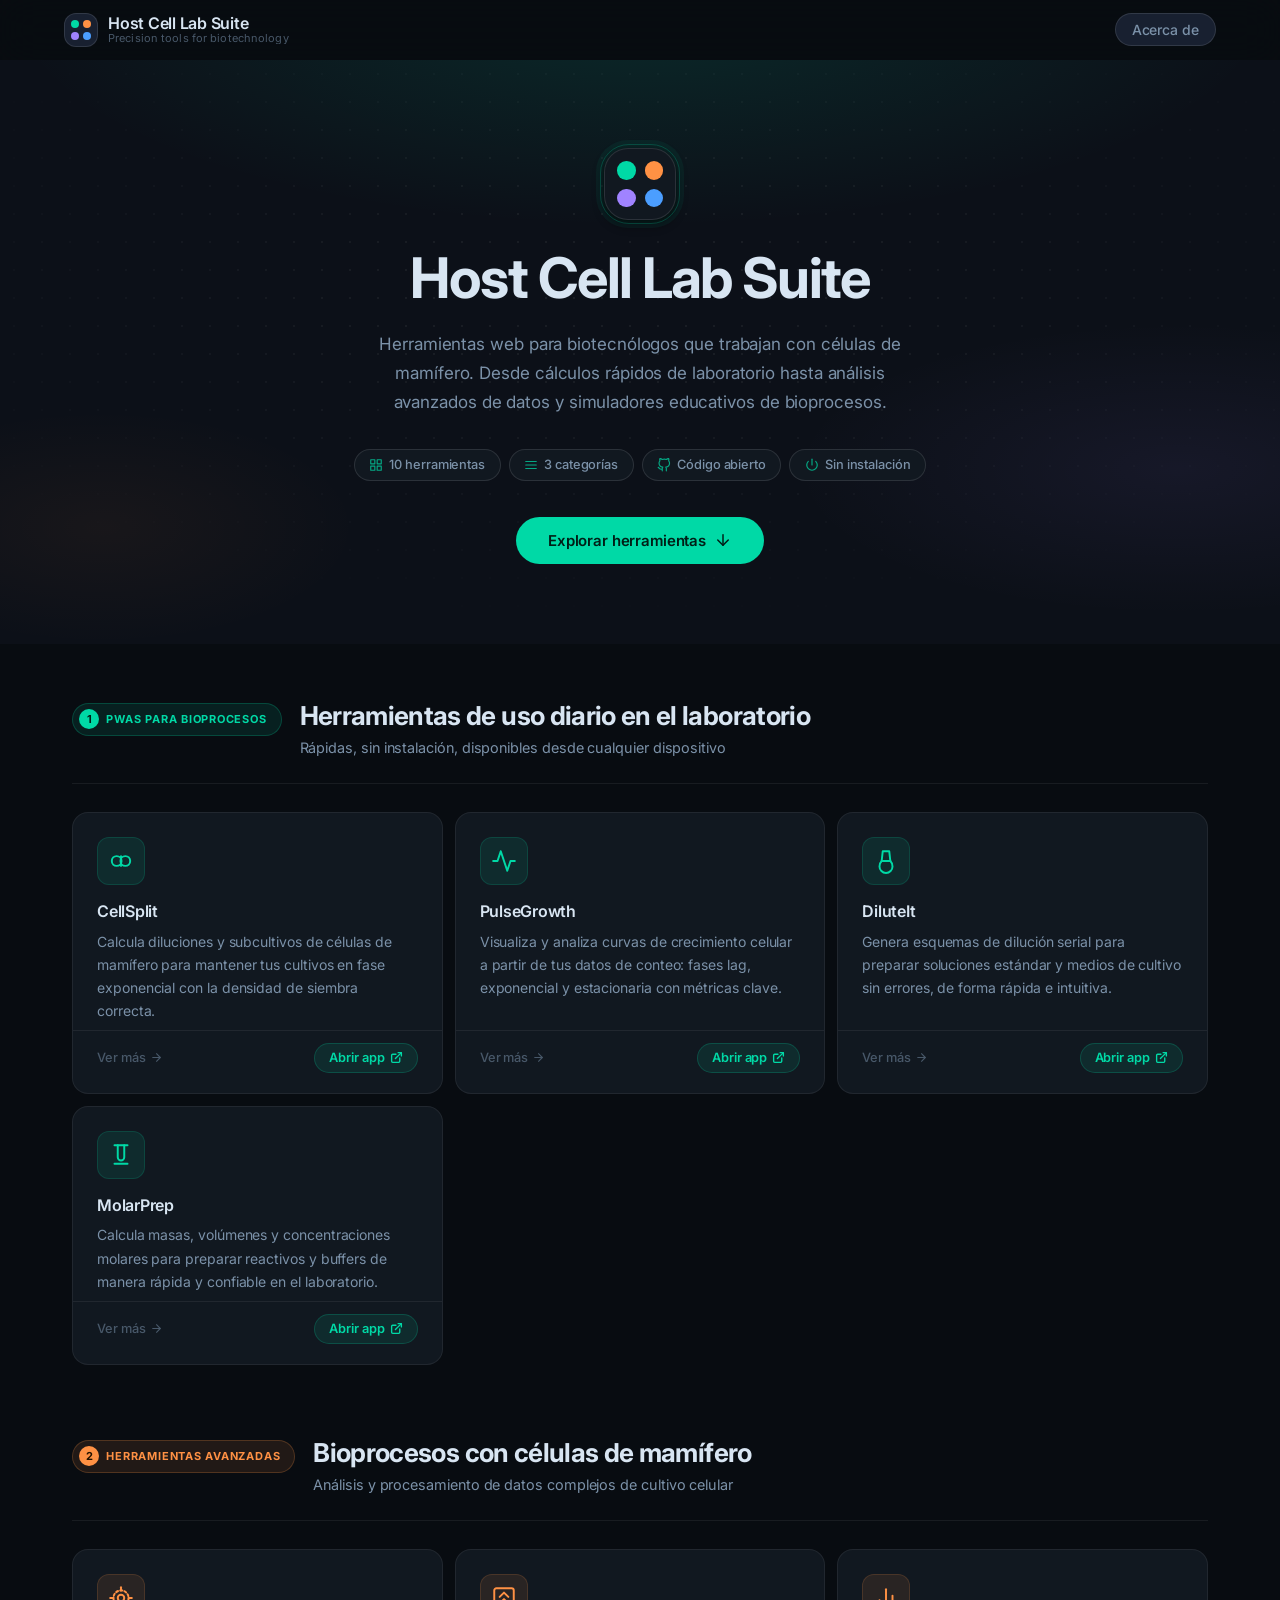
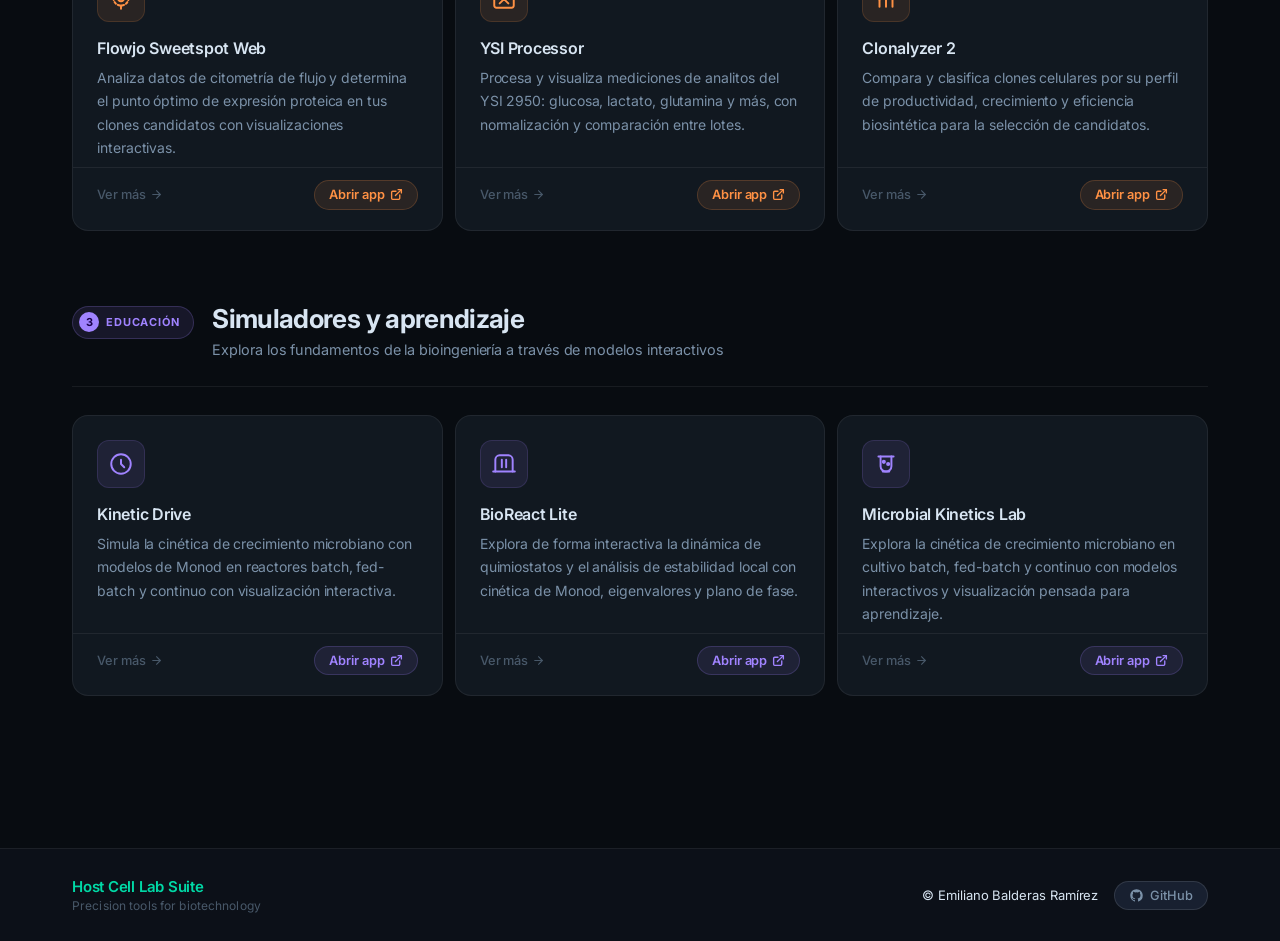
==== commit d4f4f758: "add portal navigation: cards link directly to apps Each tool card on the homepage now acts as a port" ====
--- a/index.html
+++ b/index.html
@@ -179,7 +179,7 @@
       <div class="hc-tool-grid">
 
         <!-- CellSplit -->
-        <a class="md-card" href="tools/cellsplit.html" aria-label="Ver CellSplit">
+        <div class="md-card" role="group" aria-label="CellSplit">
           <div class="md-state-layer" aria-hidden="true"></div>
           <div class="md-card__media">
             <div class="md-card__icon-container md-card__icon-container--primary">
@@ -194,17 +194,24 @@
             <p class="md-card__supporting">Calcula diluciones y subcultivos de células de mamífero para mantener tus cultivos en fase exponencial con la densidad de siembra correcta.</p>
           </div>
           <div class="md-card__actions">
-            <span class="md-card__action-btn">
-              Abrir herramienta
-              <svg width="16" height="16" viewBox="0 0 24 24" fill="none" stroke="currentColor" stroke-width="2" stroke-linecap="round" stroke-linejoin="round" aria-hidden="true">
-                <line x1="5" y1="12" x2="19" y2="12"/><polyline points="12 5 19 12 12 19"/>
-              </svg>
-            </span>
-          </div>
-        </a>
+            <a href="tools/cellsplit.html" class="md-card__more-link">
+              Ver más
+              <svg width="13" height="13" viewBox="0 0 24 24" fill="none" stroke="currentColor" stroke-width="2" stroke-linecap="round" stroke-linejoin="round" aria-hidden="true">
+                <line x1="5" y1="12" x2="19" y2="12"/><polyline points="12 5 19 12 12 19"/>
+              </svg>
+            </a>
+            <a href="https://ebalderasr.github.io/CellSplit/" class="md-card__app-btn md-card__stretched-link" target="_blank" rel="noopener noreferrer" aria-label="Abrir CellSplit">
+              Abrir app
+              <svg width="13" height="13" viewBox="0 0 24 24" fill="none" stroke="currentColor" stroke-width="2.5" stroke-linecap="round" stroke-linejoin="round" aria-hidden="true">
+                <path d="M18 13v6a2 2 0 0 1-2 2H5a2 2 0 0 1-2-2V8a2 2 0 0 1 2-2h6"/>
+                <polyline points="15 3 21 3 21 9"/><line x1="10" y1="14" x2="21" y2="3"/>
+              </svg>
+            </a>
+          </div>
+        </div>
 
         <!-- PulseGrowth -->
-        <a class="md-card" href="tools/pulsegrowth.html" aria-label="Ver PulseGrowth">
+        <div class="md-card" role="group" aria-label="PulseGrowth">
           <div class="md-state-layer" aria-hidden="true"></div>
           <div class="md-card__media">
             <div class="md-card__icon-container md-card__icon-container--primary">
@@ -218,17 +225,24 @@
             <p class="md-card__supporting">Visualiza y analiza curvas de crecimiento celular a partir de tus datos de conteo: fases lag, exponencial y estacionaria con métricas clave.</p>
           </div>
           <div class="md-card__actions">
-            <span class="md-card__action-btn">
-              Abrir herramienta
-              <svg width="16" height="16" viewBox="0 0 24 24" fill="none" stroke="currentColor" stroke-width="2" stroke-linecap="round" stroke-linejoin="round" aria-hidden="true">
-                <line x1="5" y1="12" x2="19" y2="12"/><polyline points="12 5 19 12 12 19"/>
-              </svg>
-            </span>
-          </div>
-        </a>
+            <a href="tools/pulsegrowth.html" class="md-card__more-link">
+              Ver más
+              <svg width="13" height="13" viewBox="0 0 24 24" fill="none" stroke="currentColor" stroke-width="2" stroke-linecap="round" stroke-linejoin="round" aria-hidden="true">
+                <line x1="5" y1="12" x2="19" y2="12"/><polyline points="12 5 19 12 12 19"/>
+              </svg>
+            </a>
+            <a href="https://ebalderasr.github.io/PulseGrowth/" class="md-card__app-btn md-card__stretched-link" target="_blank" rel="noopener noreferrer" aria-label="Abrir PulseGrowth">
+              Abrir app
+              <svg width="13" height="13" viewBox="0 0 24 24" fill="none" stroke="currentColor" stroke-width="2.5" stroke-linecap="round" stroke-linejoin="round" aria-hidden="true">
+                <path d="M18 13v6a2 2 0 0 1-2 2H5a2 2 0 0 1-2-2V8a2 2 0 0 1 2-2h6"/>
+                <polyline points="15 3 21 3 21 9"/><line x1="10" y1="14" x2="21" y2="3"/>
+              </svg>
+            </a>
+          </div>
+        </div>
 
         <!-- DiluteIt -->
-        <a class="md-card" href="tools/diluteit.html" aria-label="Ver DiluteIt">
+        <div class="md-card" role="group" aria-label="DiluteIt">
           <div class="md-state-layer" aria-hidden="true"></div>
           <div class="md-card__media">
             <div class="md-card__icon-container md-card__icon-container--primary">
@@ -243,17 +257,24 @@
             <p class="md-card__supporting">Genera esquemas de dilución serial para preparar soluciones estándar y medios de cultivo sin errores, de forma rápida e intuitiva.</p>
           </div>
           <div class="md-card__actions">
-            <span class="md-card__action-btn">
-              Abrir herramienta
-              <svg width="16" height="16" viewBox="0 0 24 24" fill="none" stroke="currentColor" stroke-width="2" stroke-linecap="round" stroke-linejoin="round" aria-hidden="true">
-                <line x1="5" y1="12" x2="19" y2="12"/><polyline points="12 5 19 12 12 19"/>
-              </svg>
-            </span>
-          </div>
-        </a>
+            <a href="tools/diluteit.html" class="md-card__more-link">
+              Ver más
+              <svg width="13" height="13" viewBox="0 0 24 24" fill="none" stroke="currentColor" stroke-width="2" stroke-linecap="round" stroke-linejoin="round" aria-hidden="true">
+                <line x1="5" y1="12" x2="19" y2="12"/><polyline points="12 5 19 12 12 19"/>
+              </svg>
+            </a>
+            <a href="https://ebalderasr.github.io/DiluteIt/" class="md-card__app-btn md-card__stretched-link" target="_blank" rel="noopener noreferrer" aria-label="Abrir DiluteIt">
+              Abrir app
+              <svg width="13" height="13" viewBox="0 0 24 24" fill="none" stroke="currentColor" stroke-width="2.5" stroke-linecap="round" stroke-linejoin="round" aria-hidden="true">
+                <path d="M18 13v6a2 2 0 0 1-2 2H5a2 2 0 0 1-2-2V8a2 2 0 0 1 2-2h6"/>
+                <polyline points="15 3 21 3 21 9"/><line x1="10" y1="14" x2="21" y2="3"/>
+              </svg>
+            </a>
+          </div>
+        </div>
 
         <!-- MolarPrep -->
-        <a class="md-card" href="tools/molarprep.html" aria-label="Ver MolarPrep">
+        <div class="md-card" role="group" aria-label="MolarPrep">
           <div class="md-state-layer" aria-hidden="true"></div>
           <div class="md-card__media">
             <div class="md-card__icon-container md-card__icon-container--primary">
@@ -269,14 +290,21 @@
             <p class="md-card__supporting">Calcula masas, volúmenes y concentraciones molares para preparar reactivos y buffers de manera rápida y confiable en el laboratorio.</p>
           </div>
           <div class="md-card__actions">
-            <span class="md-card__action-btn">
-              Abrir herramienta
-              <svg width="16" height="16" viewBox="0 0 24 24" fill="none" stroke="currentColor" stroke-width="2" stroke-linecap="round" stroke-linejoin="round" aria-hidden="true">
-                <line x1="5" y1="12" x2="19" y2="12"/><polyline points="12 5 19 12 12 19"/>
-              </svg>
-            </span>
-          </div>
-        </a>
+            <a href="tools/molarprep.html" class="md-card__more-link">
+              Ver más
+              <svg width="13" height="13" viewBox="0 0 24 24" fill="none" stroke="currentColor" stroke-width="2" stroke-linecap="round" stroke-linejoin="round" aria-hidden="true">
+                <line x1="5" y1="12" x2="19" y2="12"/><polyline points="12 5 19 12 12 19"/>
+              </svg>
+            </a>
+            <a href="https://ebalderasr.github.io/MolarPrep/" class="md-card__app-btn md-card__stretched-link" target="_blank" rel="noopener noreferrer" aria-label="Abrir MolarPrep">
+              Abrir app
+              <svg width="13" height="13" viewBox="0 0 24 24" fill="none" stroke="currentColor" stroke-width="2.5" stroke-linecap="round" stroke-linejoin="round" aria-hidden="true">
+                <path d="M18 13v6a2 2 0 0 1-2 2H5a2 2 0 0 1-2-2V8a2 2 0 0 1 2-2h6"/>
+                <polyline points="15 3 21 3 21 9"/><line x1="10" y1="14" x2="21" y2="3"/>
+              </svg>
+            </a>
+          </div>
+        </div>
 
       </div>
     </section>
@@ -298,7 +326,7 @@
       <div class="hc-tool-grid">
 
         <!-- Flowjo Sweetspot Web -->
-        <a class="md-card md-card--secondary" href="tools/flowjo-sweetspot.html" aria-label="Ver Flowjo Sweetspot Web">
+        <div class="md-card md-card--secondary" role="group" aria-label="Flowjo Sweetspot Web">
           <div class="md-state-layer" aria-hidden="true"></div>
           <div class="md-card__media">
             <div class="md-card__icon-container md-card__icon-container--secondary">
@@ -317,17 +345,24 @@
             <p class="md-card__supporting">Analiza datos de citometría de flujo y determina el punto óptimo de expresión proteica en tus clones candidatos con visualizaciones interactivas.</p>
           </div>
           <div class="md-card__actions">
-            <span class="md-card__action-btn">
-              Abrir herramienta
-              <svg width="16" height="16" viewBox="0 0 24 24" fill="none" stroke="currentColor" stroke-width="2" stroke-linecap="round" stroke-linejoin="round" aria-hidden="true">
-                <line x1="5" y1="12" x2="19" y2="12"/><polyline points="12 5 19 12 12 19"/>
-              </svg>
-            </span>
-          </div>
-        </a>
+            <a href="tools/flowjo-sweetspot.html" class="md-card__more-link">
+              Ver más
+              <svg width="13" height="13" viewBox="0 0 24 24" fill="none" stroke="currentColor" stroke-width="2" stroke-linecap="round" stroke-linejoin="round" aria-hidden="true">
+                <line x1="5" y1="12" x2="19" y2="12"/><polyline points="12 5 19 12 12 19"/>
+              </svg>
+            </a>
+            <a href="https://ebalderasr.github.io/flowjo-sweetspot-web/" class="md-card__app-btn md-card__stretched-link" target="_blank" rel="noopener noreferrer" aria-label="Abrir Flowjo Sweetspot Web">
+              Abrir app
+              <svg width="13" height="13" viewBox="0 0 24 24" fill="none" stroke="currentColor" stroke-width="2.5" stroke-linecap="round" stroke-linejoin="round" aria-hidden="true">
+                <path d="M18 13v6a2 2 0 0 1-2 2H5a2 2 0 0 1-2-2V8a2 2 0 0 1 2-2h6"/>
+                <polyline points="15 3 21 3 21 9"/><line x1="10" y1="14" x2="21" y2="3"/>
+              </svg>
+            </a>
+          </div>
+        </div>
 
         <!-- YSI Processor -->
-        <a class="md-card md-card--secondary" href="tools/ysi-processor.html" aria-label="Ver YSI Processor">
+        <div class="md-card md-card--secondary" role="group" aria-label="YSI Processor">
           <div class="md-state-layer" aria-hidden="true"></div>
           <div class="md-card__media">
             <div class="md-card__icon-container md-card__icon-container--secondary">
@@ -343,17 +378,24 @@
             <p class="md-card__supporting">Procesa y visualiza mediciones de analitos del YSI 2950: glucosa, lactato, glutamina y más, con normalización y comparación entre lotes.</p>
           </div>
           <div class="md-card__actions">
-            <span class="md-card__action-btn">
-              Abrir herramienta
-              <svg width="16" height="16" viewBox="0 0 24 24" fill="none" stroke="currentColor" stroke-width="2" stroke-linecap="round" stroke-linejoin="round" aria-hidden="true">
-                <line x1="5" y1="12" x2="19" y2="12"/><polyline points="12 5 19 12 12 19"/>
-              </svg>
-            </span>
-          </div>
-        </a>
+            <a href="tools/ysi-processor.html" class="md-card__more-link">
+              Ver más
+              <svg width="13" height="13" viewBox="0 0 24 24" fill="none" stroke="currentColor" stroke-width="2" stroke-linecap="round" stroke-linejoin="round" aria-hidden="true">
+                <line x1="5" y1="12" x2="19" y2="12"/><polyline points="12 5 19 12 12 19"/>
+              </svg>
+            </a>
+            <a href="https://ebalderasr.github.io/ysi-processor/" class="md-card__app-btn md-card__stretched-link" target="_blank" rel="noopener noreferrer" aria-label="Abrir YSI Processor">
+              Abrir app
+              <svg width="13" height="13" viewBox="0 0 24 24" fill="none" stroke="currentColor" stroke-width="2.5" stroke-linecap="round" stroke-linejoin="round" aria-hidden="true">
+                <path d="M18 13v6a2 2 0 0 1-2 2H5a2 2 0 0 1-2-2V8a2 2 0 0 1 2-2h6"/>
+                <polyline points="15 3 21 3 21 9"/><line x1="10" y1="14" x2="21" y2="3"/>
+              </svg>
+            </a>
+          </div>
+        </div>
 
         <!-- Clonalyzer 2 -->
-        <a class="md-card md-card--secondary" href="tools/clonalyzer.html" aria-label="Ver Clonalyzer 2">
+        <div class="md-card md-card--secondary" role="group" aria-label="Clonalyzer 2">
           <div class="md-state-layer" aria-hidden="true"></div>
           <div class="md-card__media">
             <div class="md-card__icon-container md-card__icon-container--secondary">
@@ -367,14 +409,21 @@
             <p class="md-card__supporting">Compara y clasifica clones celulares por su perfil de productividad, crecimiento y eficiencia biosintética para la selección de candidatos.</p>
           </div>
           <div class="md-card__actions">
-            <span class="md-card__action-btn">
-              Abrir herramienta
-              <svg width="16" height="16" viewBox="0 0 24 24" fill="none" stroke="currentColor" stroke-width="2" stroke-linecap="round" stroke-linejoin="round" aria-hidden="true">
-                <line x1="5" y1="12" x2="19" y2="12"/><polyline points="12 5 19 12 12 19"/>
-              </svg>
-            </span>
-          </div>
-        </a>
+            <a href="tools/clonalyzer.html" class="md-card__more-link">
+              Ver más
+              <svg width="13" height="13" viewBox="0 0 24 24" fill="none" stroke="currentColor" stroke-width="2" stroke-linecap="round" stroke-linejoin="round" aria-hidden="true">
+                <line x1="5" y1="12" x2="19" y2="12"/><polyline points="12 5 19 12 12 19"/>
+              </svg>
+            </a>
+            <a href="https://ebalderasr.github.io/Clonalyzer-2/" class="md-card__app-btn md-card__stretched-link" target="_blank" rel="noopener noreferrer" aria-label="Abrir Clonalyzer 2">
+              Abrir app
+              <svg width="13" height="13" viewBox="0 0 24 24" fill="none" stroke="currentColor" stroke-width="2.5" stroke-linecap="round" stroke-linejoin="round" aria-hidden="true">
+                <path d="M18 13v6a2 2 0 0 1-2 2H5a2 2 0 0 1-2-2V8a2 2 0 0 1 2-2h6"/>
+                <polyline points="15 3 21 3 21 9"/><line x1="10" y1="14" x2="21" y2="3"/>
+              </svg>
+            </a>
+          </div>
+        </div>
 
       </div>
     </section>
@@ -396,7 +445,7 @@
       <div class="hc-tool-grid">
 
         <!-- Kinetic Drive -->
-        <a class="md-card md-card--tertiary" href="tools/kinetic-drive.html" aria-label="Ver Kinetic Drive">
+        <div class="md-card md-card--tertiary" role="group" aria-label="Kinetic Drive">
           <div class="md-state-layer" aria-hidden="true"></div>
           <div class="md-card__media">
             <div class="md-card__icon-container md-card__icon-container--tertiary">
@@ -411,17 +460,24 @@
             <p class="md-card__supporting">Simula la cinética de crecimiento microbiano con modelos de Monod en reactores batch, fed-batch y continuo con visualización interactiva.</p>
           </div>
           <div class="md-card__actions">
-            <span class="md-card__action-btn">
-              Abrir herramienta
-              <svg width="16" height="16" viewBox="0 0 24 24" fill="none" stroke="currentColor" stroke-width="2" stroke-linecap="round" stroke-linejoin="round" aria-hidden="true">
-                <line x1="5" y1="12" x2="19" y2="12"/><polyline points="12 5 19 12 12 19"/>
-              </svg>
-            </span>
-          </div>
-        </a>
+            <a href="tools/kinetic-drive.html" class="md-card__more-link">
+              Ver más
+              <svg width="13" height="13" viewBox="0 0 24 24" fill="none" stroke="currentColor" stroke-width="2" stroke-linecap="round" stroke-linejoin="round" aria-hidden="true">
+                <line x1="5" y1="12" x2="19" y2="12"/><polyline points="12 5 19 12 12 19"/>
+              </svg>
+            </a>
+            <a href="https://ebalderasr.github.io/Kinetic-Drive/" class="md-card__app-btn md-card__stretched-link" target="_blank" rel="noopener noreferrer" aria-label="Abrir Kinetic Drive">
+              Abrir app
+              <svg width="13" height="13" viewBox="0 0 24 24" fill="none" stroke="currentColor" stroke-width="2.5" stroke-linecap="round" stroke-linejoin="round" aria-hidden="true">
+                <path d="M18 13v6a2 2 0 0 1-2 2H5a2 2 0 0 1-2-2V8a2 2 0 0 1 2-2h6"/>
+                <polyline points="15 3 21 3 21 9"/><line x1="10" y1="14" x2="21" y2="3"/>
+              </svg>
+            </a>
+          </div>
+        </div>
 
         <!-- BioReact Lite -->
-        <a class="md-card md-card--tertiary" href="tools/bioreact-lite.html" aria-label="Ver BioReact Lite">
+        <div class="md-card md-card--tertiary" role="group" aria-label="BioReact Lite">
           <div class="md-state-layer" aria-hidden="true"></div>
           <div class="md-card__media">
             <div class="md-card__icon-container md-card__icon-container--tertiary">
@@ -438,17 +494,24 @@
             <p class="md-card__supporting">Explora de forma interactiva la dinámica de quimiostatos y el análisis de estabilidad local con cinética de Monod, eigenvalores y plano de fase.</p>
           </div>
           <div class="md-card__actions">
-            <span class="md-card__action-btn">
-              Abrir herramienta
-              <svg width="16" height="16" viewBox="0 0 24 24" fill="none" stroke="currentColor" stroke-width="2" stroke-linecap="round" stroke-linejoin="round" aria-hidden="true">
-                <line x1="5" y1="12" x2="19" y2="12"/><polyline points="12 5 19 12 12 19"/>
-              </svg>
-            </span>
-          </div>
-        </a>
+            <a href="tools/bioreact-lite.html" class="md-card__more-link">
+              Ver más
+              <svg width="13" height="13" viewBox="0 0 24 24" fill="none" stroke="currentColor" stroke-width="2" stroke-linecap="round" stroke-linejoin="round" aria-hidden="true">
+                <line x1="5" y1="12" x2="19" y2="12"/><polyline points="12 5 19 12 12 19"/>
+              </svg>
+            </a>
+            <a href="https://ebalderasr.github.io/BioReact-Lite/" class="md-card__app-btn md-card__stretched-link" target="_blank" rel="noopener noreferrer" aria-label="Abrir BioReact Lite">
+              Abrir app
+              <svg width="13" height="13" viewBox="0 0 24 24" fill="none" stroke="currentColor" stroke-width="2.5" stroke-linecap="round" stroke-linejoin="round" aria-hidden="true">
+                <path d="M18 13v6a2 2 0 0 1-2 2H5a2 2 0 0 1-2-2V8a2 2 0 0 1 2-2h6"/>
+                <polyline points="15 3 21 3 21 9"/><line x1="10" y1="14" x2="21" y2="3"/>
+              </svg>
+            </a>
+          </div>
+        </div>
 
         <!-- Microbial Kinetics Lab -->
-        <a class="md-card md-card--tertiary" href="tools/microbial-kinetics-lab.html" aria-label="Ver Microbial Kinetics Lab">
+        <div class="md-card md-card--tertiary" role="group" aria-label="Microbial Kinetics Lab">
           <div class="md-state-layer" aria-hidden="true"></div>
           <div class="md-card__media">
             <div class="md-card__icon-container md-card__icon-container--tertiary">
@@ -466,14 +529,21 @@
             <p class="md-card__supporting">Explora la cinética de crecimiento microbiano en cultivo batch, fed-batch y continuo con modelos interactivos y visualización pensada para aprendizaje.</p>
           </div>
           <div class="md-card__actions">
-            <span class="md-card__action-btn">
-              Abrir herramienta
-              <svg width="16" height="16" viewBox="0 0 24 24" fill="none" stroke="currentColor" stroke-width="2" stroke-linecap="round" stroke-linejoin="round" aria-hidden="true">
-                <line x1="5" y1="12" x2="19" y2="12"/><polyline points="12 5 19 12 12 19"/>
-              </svg>
-            </span>
-          </div>
-        </a>
+            <a href="tools/microbial-kinetics-lab.html" class="md-card__more-link">
+              Ver más
+              <svg width="13" height="13" viewBox="0 0 24 24" fill="none" stroke="currentColor" stroke-width="2" stroke-linecap="round" stroke-linejoin="round" aria-hidden="true">
+                <line x1="5" y1="12" x2="19" y2="12"/><polyline points="12 5 19 12 12 19"/>
+              </svg>
+            </a>
+            <a href="https://ebalderasr.github.io/MicrobialKineticsLab/" class="md-card__app-btn md-card__stretched-link" target="_blank" rel="noopener noreferrer" aria-label="Abrir Microbial Kinetics Lab">
+              Abrir app
+              <svg width="13" height="13" viewBox="0 0 24 24" fill="none" stroke="currentColor" stroke-width="2.5" stroke-linecap="round" stroke-linejoin="round" aria-hidden="true">
+                <path d="M18 13v6a2 2 0 0 1-2 2H5a2 2 0 0 1-2-2V8a2 2 0 0 1 2-2h6"/>
+                <polyline points="15 3 21 3 21 9"/><line x1="10" y1="14" x2="21" y2="3"/>
+              </svg>
+            </a>
+          </div>
+        </div>
 
       </div>
     </section>
--- a/style.css
+++ b/style.css
@@ -560,32 +560,86 @@
   margin-top: auto;
   display: flex;
   align-items: center;
-  justify-content: flex-end;
+  justify-content: space-between;
+  gap: 0.75rem;
   border-top: 1px solid var(--col-border);
 }
 
-.md-card__action-btn {
+/* "Ver más" secondary link */
+.md-card__more-link {
+  position: relative;
+  z-index: 2;
   display: inline-flex;
   align-items: center;
   gap: 4px;
   font-size: 0.8rem;
   font-weight: 500;
   letter-spacing: -0.005em;
+  color: var(--col-text3);
+  transition: color 150ms var(--md-easing-standard);
+}
+
+.md-card:hover .md-card__more-link { color: var(--col-text2); }
+
+.md-card__more-link svg {
+  transition: transform 150ms var(--md-easing-standard);
+}
+
+.md-card:hover .md-card__more-link svg { transform: translateX(3px); }
+
+/* "Abrir app" primary button + stretched-link magic */
+.md-card__app-btn {
+  position: relative;
+  z-index: 2;
+  display: inline-flex;
+  align-items: center;
+  gap: 5px;
+  padding: 0.4rem 0.875rem;
+  border-radius: var(--md-shape-full);
+  background: var(--col-green-bg);
+  border: 1px solid rgba(0,217,166,0.2);
   color: var(--col-green);
-  border-radius: var(--md-shape-full);
-  padding: 0.3rem 0.5rem;
-}
-
-.md-card--secondary .md-card__action-btn { color: var(--col-amber); }
-.md-card--tertiary  .md-card__action-btn { color: var(--col-violet); }
-
-.md-card__action-btn svg {
+  font-size: 0.8rem;
+  font-weight: 600;
+  letter-spacing: -0.005em;
+  transition: background 150ms var(--md-easing-standard),
+              border-color 150ms var(--md-easing-standard),
+              box-shadow 150ms var(--md-easing-standard);
+}
+
+.md-card--secondary .md-card__app-btn {
+  background: var(--col-amber-bg);
+  border-color: rgba(255,145,68,0.2);
+  color: var(--col-amber);
+}
+
+.md-card--tertiary .md-card__app-btn {
+  background: var(--col-violet-bg);
+  border-color: rgba(160,131,255,0.2);
+  color: var(--col-violet);
+}
+
+.md-card:hover .md-card__app-btn {
+  box-shadow: 0 2px 8px rgba(0,0,0,0.3);
+}
+
+.md-card:hover .md-card__app-btn svg { transform: translate(2px,-2px); }
+
+.md-card__app-btn svg {
   transition: transform 150ms var(--md-easing-standard);
 }
 
-.md-card:hover .md-card__action-btn svg {
-  transform: translateX(4px);
-}
+/* Stretched link: expands click area of the app button to the whole card */
+.md-card__app-btn.md-card__stretched-link::after {
+  content: '';
+  position: absolute;
+  inset: -9999px;
+  z-index: 1;
+}
+
+/* Ensure interactive elements above the stretched overlay */
+.md-card__more-link,
+.md-card__app-btn { position: relative; z-index: 2; }
 
 /* ════════════════════════════════════════════
    FOOTER
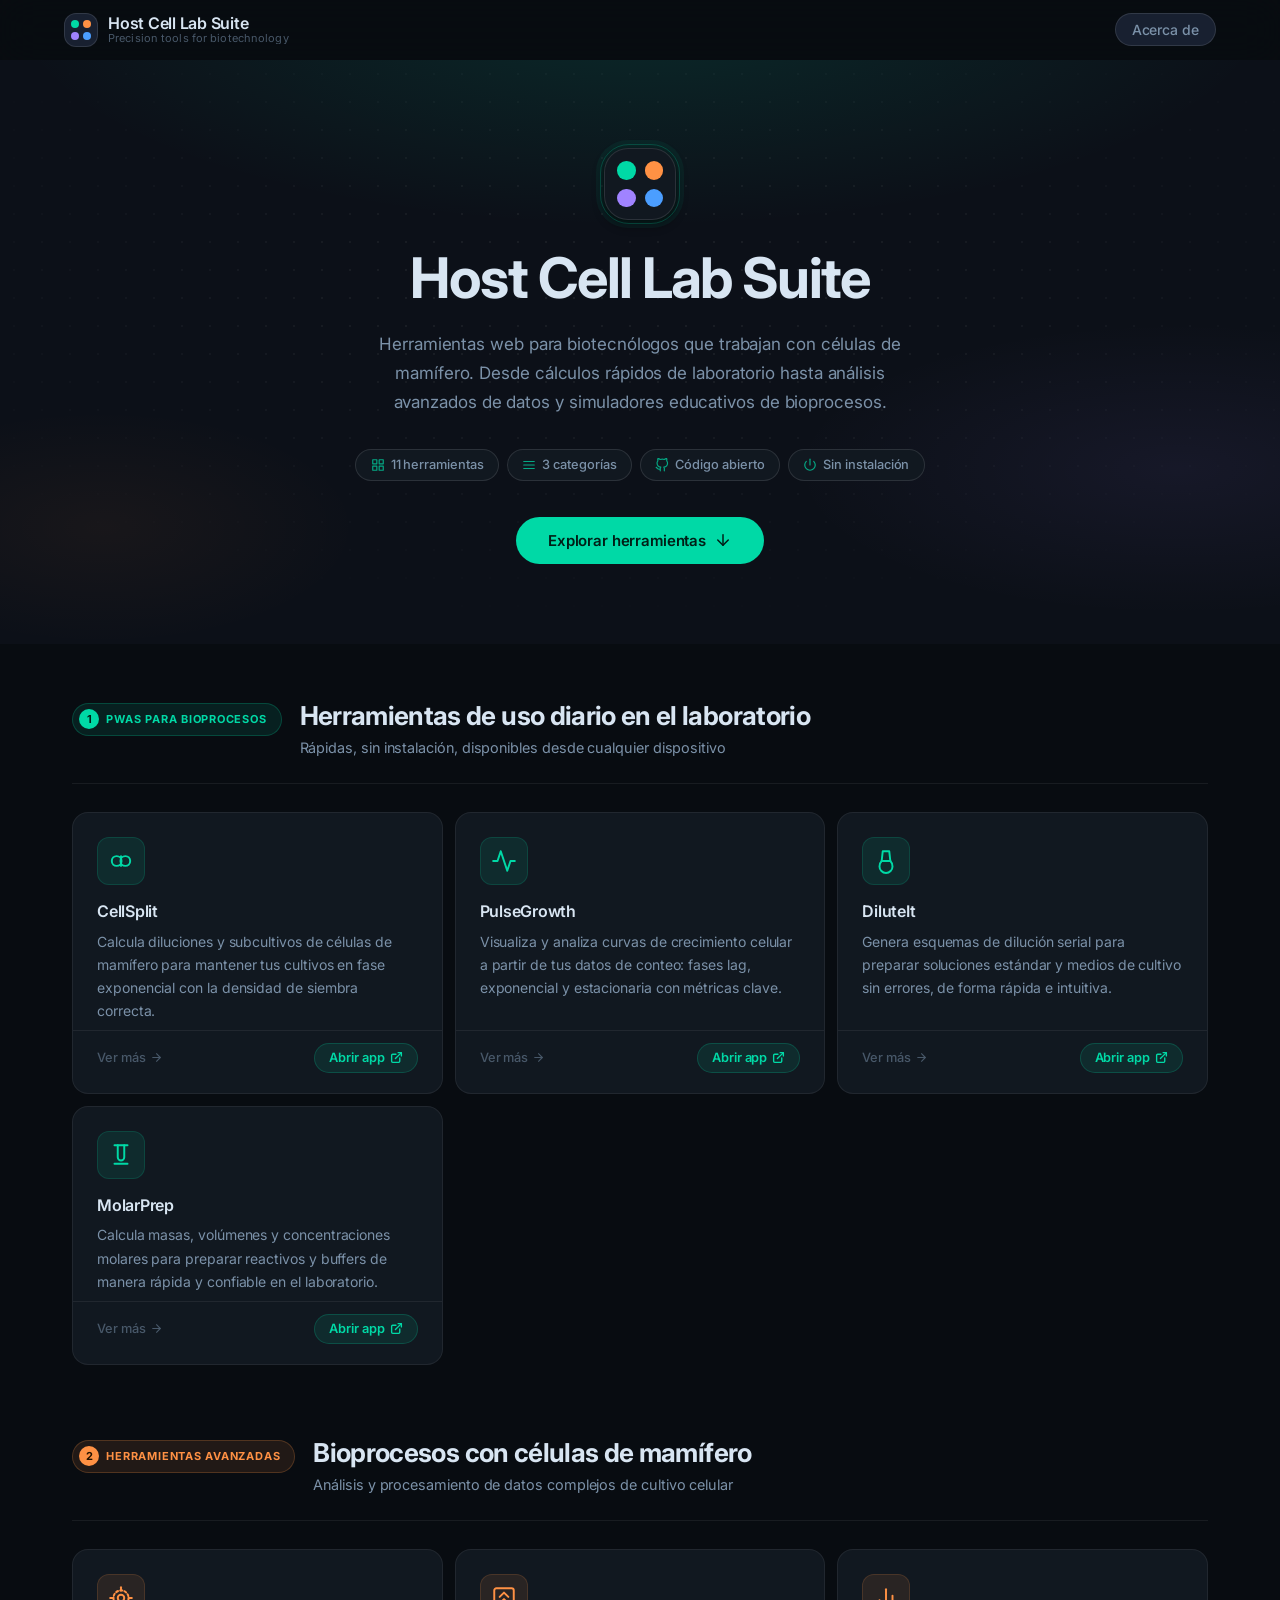
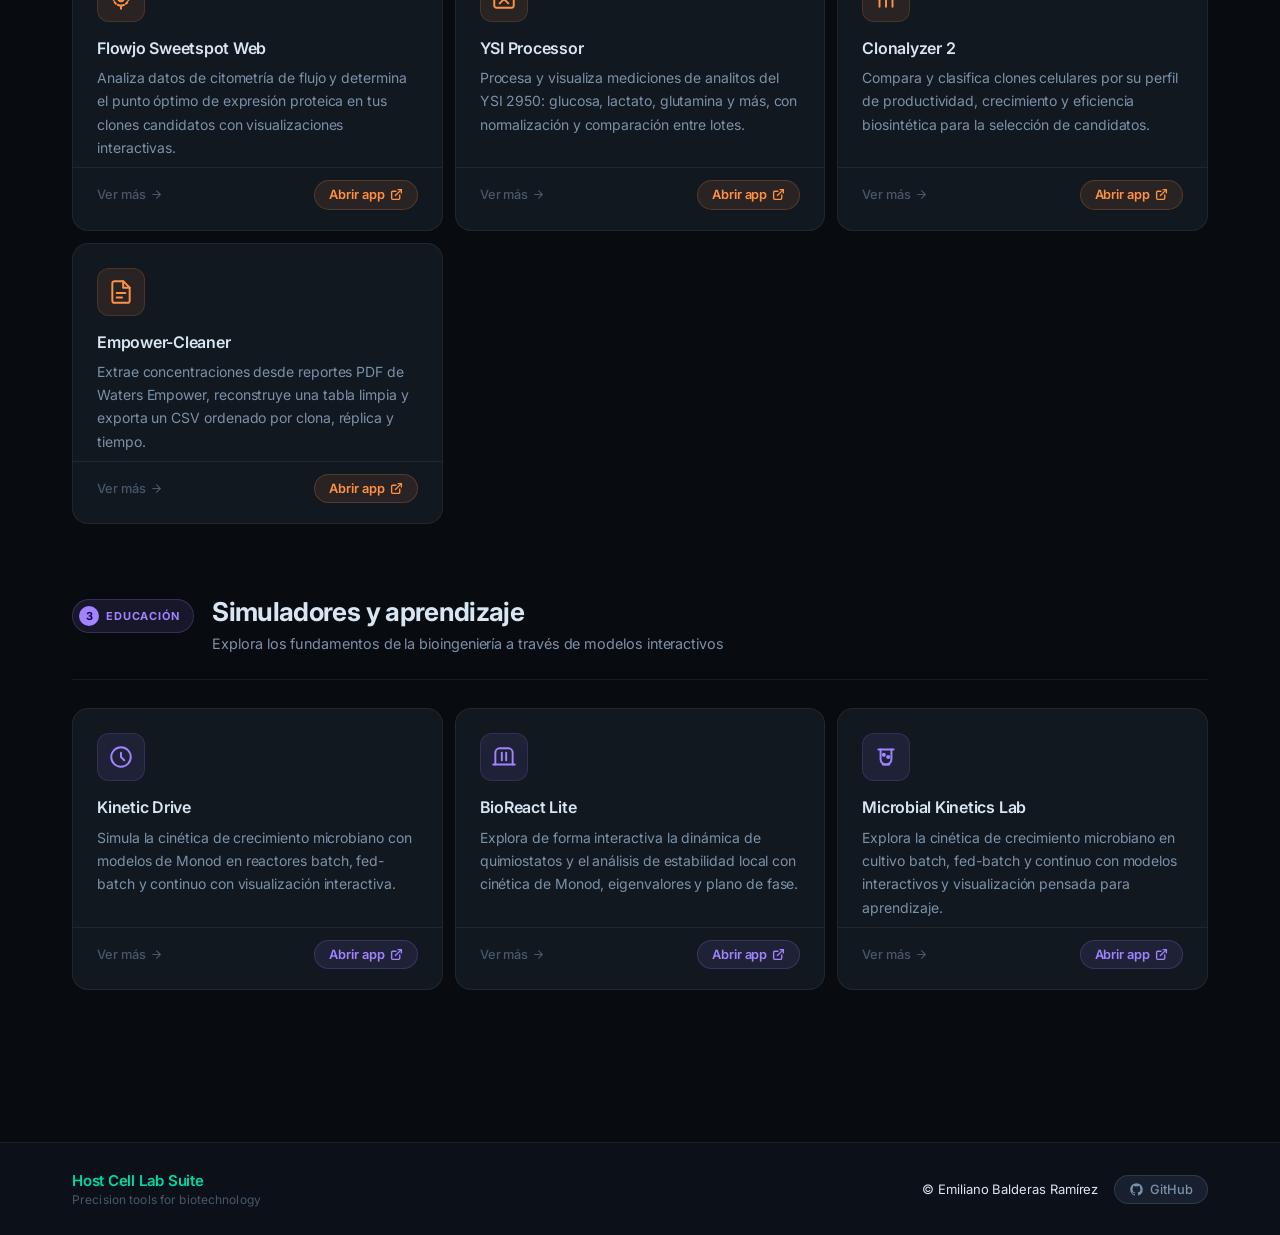
==== commit 2738f3a1: "Add Empower-Cleaner to advanced tools" ====
--- a/index.html
+++ b/index.html
@@ -126,7 +126,7 @@
             <rect x="3" y="3" width="7" height="7"/><rect x="14" y="3" width="7" height="7"/>
             <rect x="14" y="14" width="7" height="7"/><rect x="3" y="14" width="7" height="7"/>
           </svg>
-          10 herramientas
+          11 herramientas
         </div>
         <div class="hc-assist-chip" role="listitem">
           <svg width="14" height="14" viewBox="0 0 24 24" fill="none" stroke="currentColor" stroke-width="2" stroke-linecap="round" stroke-linejoin="round" aria-hidden="true">
@@ -200,7 +200,7 @@
                 <line x1="5" y1="12" x2="19" y2="12"/><polyline points="12 5 19 12 12 19"/>
               </svg>
             </a>
-            <a href="https://ebalderasr.github.io/CellSplit/" class="md-card__app-btn md-card__stretched-link" target="_blank" rel="noopener noreferrer" aria-label="Abrir CellSplit">
+            <a href="https://ebalderasr.github.io/CellSplit/" class="md-card__app-btn" target="_blank" rel="noopener noreferrer" aria-label="Abrir CellSplit">
               Abrir app
               <svg width="13" height="13" viewBox="0 0 24 24" fill="none" stroke="currentColor" stroke-width="2.5" stroke-linecap="round" stroke-linejoin="round" aria-hidden="true">
                 <path d="M18 13v6a2 2 0 0 1-2 2H5a2 2 0 0 1-2-2V8a2 2 0 0 1 2-2h6"/>
@@ -231,7 +231,7 @@
                 <line x1="5" y1="12" x2="19" y2="12"/><polyline points="12 5 19 12 12 19"/>
               </svg>
             </a>
-            <a href="https://ebalderasr.github.io/PulseGrowth/" class="md-card__app-btn md-card__stretched-link" target="_blank" rel="noopener noreferrer" aria-label="Abrir PulseGrowth">
+            <a href="https://ebalderasr.github.io/PulseGrowth/" class="md-card__app-btn" target="_blank" rel="noopener noreferrer" aria-label="Abrir PulseGrowth">
               Abrir app
               <svg width="13" height="13" viewBox="0 0 24 24" fill="none" stroke="currentColor" stroke-width="2.5" stroke-linecap="round" stroke-linejoin="round" aria-hidden="true">
                 <path d="M18 13v6a2 2 0 0 1-2 2H5a2 2 0 0 1-2-2V8a2 2 0 0 1 2-2h6"/>
@@ -263,7 +263,7 @@
                 <line x1="5" y1="12" x2="19" y2="12"/><polyline points="12 5 19 12 12 19"/>
               </svg>
             </a>
-            <a href="https://ebalderasr.github.io/DiluteIt/" class="md-card__app-btn md-card__stretched-link" target="_blank" rel="noopener noreferrer" aria-label="Abrir DiluteIt">
+            <a href="https://ebalderasr.github.io/DiluteIt/" class="md-card__app-btn" target="_blank" rel="noopener noreferrer" aria-label="Abrir DiluteIt">
               Abrir app
               <svg width="13" height="13" viewBox="0 0 24 24" fill="none" stroke="currentColor" stroke-width="2.5" stroke-linecap="round" stroke-linejoin="round" aria-hidden="true">
                 <path d="M18 13v6a2 2 0 0 1-2 2H5a2 2 0 0 1-2-2V8a2 2 0 0 1 2-2h6"/>
@@ -296,7 +296,7 @@
                 <line x1="5" y1="12" x2="19" y2="12"/><polyline points="12 5 19 12 12 19"/>
               </svg>
             </a>
-            <a href="https://ebalderasr.github.io/MolarPrep/" class="md-card__app-btn md-card__stretched-link" target="_blank" rel="noopener noreferrer" aria-label="Abrir MolarPrep">
+            <a href="https://ebalderasr.github.io/MolarPrep/" class="md-card__app-btn" target="_blank" rel="noopener noreferrer" aria-label="Abrir MolarPrep">
               Abrir app
               <svg width="13" height="13" viewBox="0 0 24 24" fill="none" stroke="currentColor" stroke-width="2.5" stroke-linecap="round" stroke-linejoin="round" aria-hidden="true">
                 <path d="M18 13v6a2 2 0 0 1-2 2H5a2 2 0 0 1-2-2V8a2 2 0 0 1 2-2h6"/>
@@ -351,7 +351,7 @@
                 <line x1="5" y1="12" x2="19" y2="12"/><polyline points="12 5 19 12 12 19"/>
               </svg>
             </a>
-            <a href="https://ebalderasr.github.io/flowjo-sweetspot-web/" class="md-card__app-btn md-card__stretched-link" target="_blank" rel="noopener noreferrer" aria-label="Abrir Flowjo Sweetspot Web">
+            <a href="https://ebalderasr.github.io/flowjo-sweetspot-web/" class="md-card__app-btn" target="_blank" rel="noopener noreferrer" aria-label="Abrir Flowjo Sweetspot Web">
               Abrir app
               <svg width="13" height="13" viewBox="0 0 24 24" fill="none" stroke="currentColor" stroke-width="2.5" stroke-linecap="round" stroke-linejoin="round" aria-hidden="true">
                 <path d="M18 13v6a2 2 0 0 1-2 2H5a2 2 0 0 1-2-2V8a2 2 0 0 1 2-2h6"/>
@@ -384,7 +384,7 @@
                 <line x1="5" y1="12" x2="19" y2="12"/><polyline points="12 5 19 12 12 19"/>
               </svg>
             </a>
-            <a href="https://ebalderasr.github.io/ysi-processor/" class="md-card__app-btn md-card__stretched-link" target="_blank" rel="noopener noreferrer" aria-label="Abrir YSI Processor">
+            <a href="https://ebalderasr.github.io/ysi-processor/" class="md-card__app-btn" target="_blank" rel="noopener noreferrer" aria-label="Abrir YSI Processor">
               Abrir app
               <svg width="13" height="13" viewBox="0 0 24 24" fill="none" stroke="currentColor" stroke-width="2.5" stroke-linecap="round" stroke-linejoin="round" aria-hidden="true">
                 <path d="M18 13v6a2 2 0 0 1-2 2H5a2 2 0 0 1-2-2V8a2 2 0 0 1 2-2h6"/>
@@ -415,7 +415,41 @@
                 <line x1="5" y1="12" x2="19" y2="12"/><polyline points="12 5 19 12 12 19"/>
               </svg>
             </a>
-            <a href="https://ebalderasr.github.io/Clonalyzer-2/" class="md-card__app-btn md-card__stretched-link" target="_blank" rel="noopener noreferrer" aria-label="Abrir Clonalyzer 2">
+            <a href="https://ebalderasr.github.io/Clonalyzer-2/" class="md-card__app-btn" target="_blank" rel="noopener noreferrer" aria-label="Abrir Clonalyzer 2">
+              Abrir app
+              <svg width="13" height="13" viewBox="0 0 24 24" fill="none" stroke="currentColor" stroke-width="2.5" stroke-linecap="round" stroke-linejoin="round" aria-hidden="true">
+                <path d="M18 13v6a2 2 0 0 1-2 2H5a2 2 0 0 1-2-2V8a2 2 0 0 1 2-2h6"/>
+                <polyline points="15 3 21 3 21 9"/><line x1="10" y1="14" x2="21" y2="3"/>
+              </svg>
+            </a>
+          </div>
+        </div>
+
+        <!-- Empower-Cleaner -->
+        <div class="md-card md-card--secondary" role="group" aria-label="Empower-Cleaner">
+          <div class="md-state-layer" aria-hidden="true"></div>
+          <div class="md-card__media">
+            <div class="md-card__icon-container md-card__icon-container--secondary">
+              <svg width="26" height="26" viewBox="0 0 24 24" fill="none" stroke="currentColor" stroke-width="1.8" stroke-linecap="round" stroke-linejoin="round" aria-hidden="true">
+                <path d="M14 2H6a2 2 0 0 0-2 2v16a2 2 0 0 0 2 2h12a2 2 0 0 0 2-2V8z"/>
+                <polyline points="14 2 14 8 20 8"/>
+                <path d="M8 13h8"/>
+                <path d="M8 17h5"/>
+              </svg>
+            </div>
+          </div>
+          <div class="md-card__body">
+            <div class="md-card__title">Empower-Cleaner</div>
+            <p class="md-card__supporting">Extrae concentraciones desde reportes PDF de Waters Empower, reconstruye una tabla limpia y exporta un CSV ordenado por clona, réplica y tiempo.</p>
+          </div>
+          <div class="md-card__actions">
+            <a href="tools/empower-cleaner.html" class="md-card__more-link">
+              Ver más
+              <svg width="13" height="13" viewBox="0 0 24 24" fill="none" stroke="currentColor" stroke-width="2" stroke-linecap="round" stroke-linejoin="round" aria-hidden="true">
+                <line x1="5" y1="12" x2="19" y2="12"/><polyline points="12 5 19 12 12 19"/>
+              </svg>
+            </a>
+            <a href="https://ebalderasr.github.io/Empower-Cleaner/" class="md-card__app-btn" target="_blank" rel="noopener noreferrer" aria-label="Abrir Empower-Cleaner">
               Abrir app
               <svg width="13" height="13" viewBox="0 0 24 24" fill="none" stroke="currentColor" stroke-width="2.5" stroke-linecap="round" stroke-linejoin="round" aria-hidden="true">
                 <path d="M18 13v6a2 2 0 0 1-2 2H5a2 2 0 0 1-2-2V8a2 2 0 0 1 2-2h6"/>
@@ -466,7 +500,7 @@
                 <line x1="5" y1="12" x2="19" y2="12"/><polyline points="12 5 19 12 12 19"/>
               </svg>
             </a>
-            <a href="https://ebalderasr.github.io/Kinetic-Drive/" class="md-card__app-btn md-card__stretched-link" target="_blank" rel="noopener noreferrer" aria-label="Abrir Kinetic Drive">
+            <a href="https://ebalderasr.github.io/Kinetic-Drive/" class="md-card__app-btn" target="_blank" rel="noopener noreferrer" aria-label="Abrir Kinetic Drive">
               Abrir app
               <svg width="13" height="13" viewBox="0 0 24 24" fill="none" stroke="currentColor" stroke-width="2.5" stroke-linecap="round" stroke-linejoin="round" aria-hidden="true">
                 <path d="M18 13v6a2 2 0 0 1-2 2H5a2 2 0 0 1-2-2V8a2 2 0 0 1 2-2h6"/>
@@ -500,7 +534,7 @@
                 <line x1="5" y1="12" x2="19" y2="12"/><polyline points="12 5 19 12 12 19"/>
               </svg>
             </a>
-            <a href="https://ebalderasr.github.io/BioReact-Lite/" class="md-card__app-btn md-card__stretched-link" target="_blank" rel="noopener noreferrer" aria-label="Abrir BioReact Lite">
+            <a href="https://ebalderasr.github.io/BioReact-Lite/" class="md-card__app-btn" target="_blank" rel="noopener noreferrer" aria-label="Abrir BioReact Lite">
               Abrir app
               <svg width="13" height="13" viewBox="0 0 24 24" fill="none" stroke="currentColor" stroke-width="2.5" stroke-linecap="round" stroke-linejoin="round" aria-hidden="true">
                 <path d="M18 13v6a2 2 0 0 1-2 2H5a2 2 0 0 1-2-2V8a2 2 0 0 1 2-2h6"/>
@@ -535,7 +569,7 @@
                 <line x1="5" y1="12" x2="19" y2="12"/><polyline points="12 5 19 12 12 19"/>
               </svg>
             </a>
-            <a href="https://ebalderasr.github.io/MicrobialKineticsLab/" class="md-card__app-btn md-card__stretched-link" target="_blank" rel="noopener noreferrer" aria-label="Abrir Microbial Kinetics Lab">
+            <a href="https://ebalderasr.github.io/MicrobialKineticsLab/" class="md-card__app-btn" target="_blank" rel="noopener noreferrer" aria-label="Abrir Microbial Kinetics Lab">
               Abrir app
               <svg width="13" height="13" viewBox="0 0 24 24" fill="none" stroke="currentColor" stroke-width="2.5" stroke-linecap="round" stroke-linejoin="round" aria-hidden="true">
                 <path d="M18 13v6a2 2 0 0 1-2 2H5a2 2 0 0 1-2-2V8a2 2 0 0 1 2-2h6"/>
--- a/style.css
+++ b/style.css
@@ -553,6 +553,8 @@
   color: var(--col-text2);
 }
 
+.md-card[role="group"] { cursor: pointer; touch-action: manipulation; }
+
 .md-card__actions {
   position: relative;
   z-index: 1;
@@ -587,7 +589,7 @@
 
 .md-card:hover .md-card__more-link svg { transform: translateX(3px); }
 
-/* "Abrir app" primary button + stretched-link magic */
+/* "Abrir app" primary button */
 .md-card__app-btn {
   position: relative;
   z-index: 2;
@@ -629,17 +631,6 @@
   transition: transform 150ms var(--md-easing-standard);
 }
 
-/* Stretched link: expands click area of the app button to the whole card */
-.md-card__app-btn.md-card__stretched-link::after {
-  content: '';
-  position: absolute;
-  inset: -9999px;
-  z-index: 1;
-}
-
-/* Ensure interactive elements above the stretched overlay */
-.md-card__more-link,
-.md-card__app-btn { position: relative; z-index: 2; }
 
 /* ════════════════════════════════════════════
    FOOTER
@@ -1028,6 +1019,23 @@
 /* ════════════════════════════════════════════
    RESPONSIVE
    ════════════════════════════════════════════ */
+/* ── Disable hover effects on touch devices ── */
+@media (hover: none) {
+  .md-card:hover {
+    background: var(--col-s1);
+    border-color: var(--col-border);
+    box-shadow: none;
+    transform: none;
+  }
+  .md-card:hover::after { opacity: 0; }
+  .md-card:hover .md-state-layer { opacity: 0; }
+  .md-card:hover .md-card__more-link { color: var(--col-text3); }
+  .md-card:hover .md-card__more-link svg { transform: none; }
+  .md-card:hover .md-card__app-btn { box-shadow: none; }
+  .md-card:hover .md-card__app-btn svg { transform: none; }
+  .md-button-filled:hover { transform: none; box-shadow: none; }
+}
+
 @media (max-width: 900px) {
   .hc-hero { padding: 4rem 1.5rem 3.5rem; }
   .hc-content { padding: 3rem 1.5rem 4rem; }
@@ -1041,6 +1049,9 @@
   .md-top-app-bar__row { padding: 0 1rem; }
   .hc-brand__tagline { display: none; }
 
+  /* Increase nav button touch target */
+  .md-button-tonal { min-height: 44px; padding: 0 1rem; }
+
   .hc-hero { padding: 3.5rem 1.25rem 3rem; }
   .hc-hero__logo { width: 64px; height: 64px; padding: 10px; gap: 8px; }
   .hc-hero__body { font-size: 0.9375rem; }
@@ -1049,7 +1060,13 @@
   .hc-section { margin-bottom: 3.5rem; }
   .hc-section__header { flex-direction: column; gap: 0.75rem; align-items: flex-start; }
   .hc-section__title { font-size: 1.375rem; }
-  .hc-tool-grid { grid-template-columns: 1fr 1fr; gap: 10px; }
+
+  /* Single column on tablet portrait — cards are too narrow at 2 cols below 680px */
+  .hc-tool-grid { grid-template-columns: 1fr; gap: 10px; }
+
+  /* Adequate touch targets for card actions */
+  .md-card__app-btn { min-height: 44px; padding: 0 1rem; }
+  .md-card__more-link { min-height: 44px; display: inline-flex; align-items: center; }
 
   .hc-footer__inner { padding: 1.5rem 1.25rem; gap: 0.75rem; }
 
@@ -1060,6 +1077,7 @@
 }
 
 @media (max-width: 480px) {
-  .hc-tool-grid { grid-template-columns: 1fr; }
+  .hc-hero__title { font-size: 2rem; }
   .hc-hero__chips { gap: 0.4rem; }
-}
+  .md-button-filled { width: 100%; justify-content: center; }
+}
